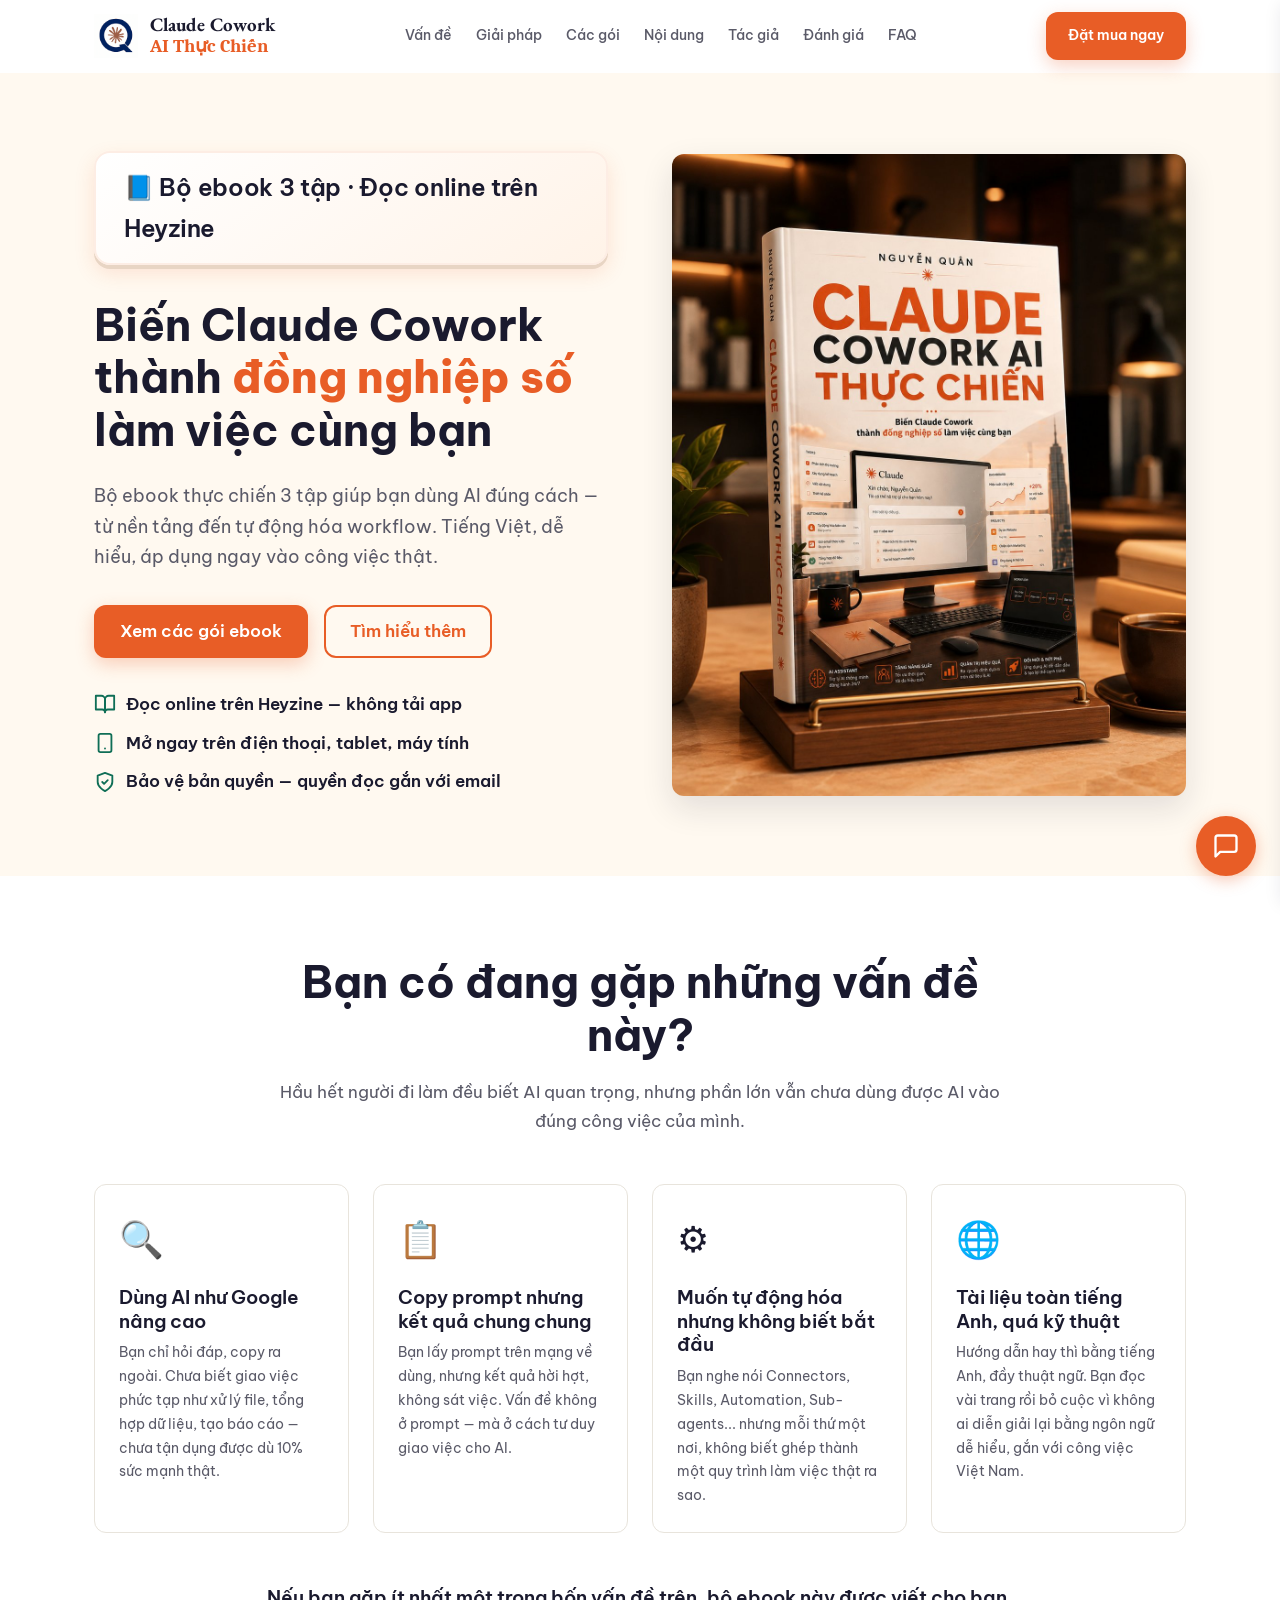
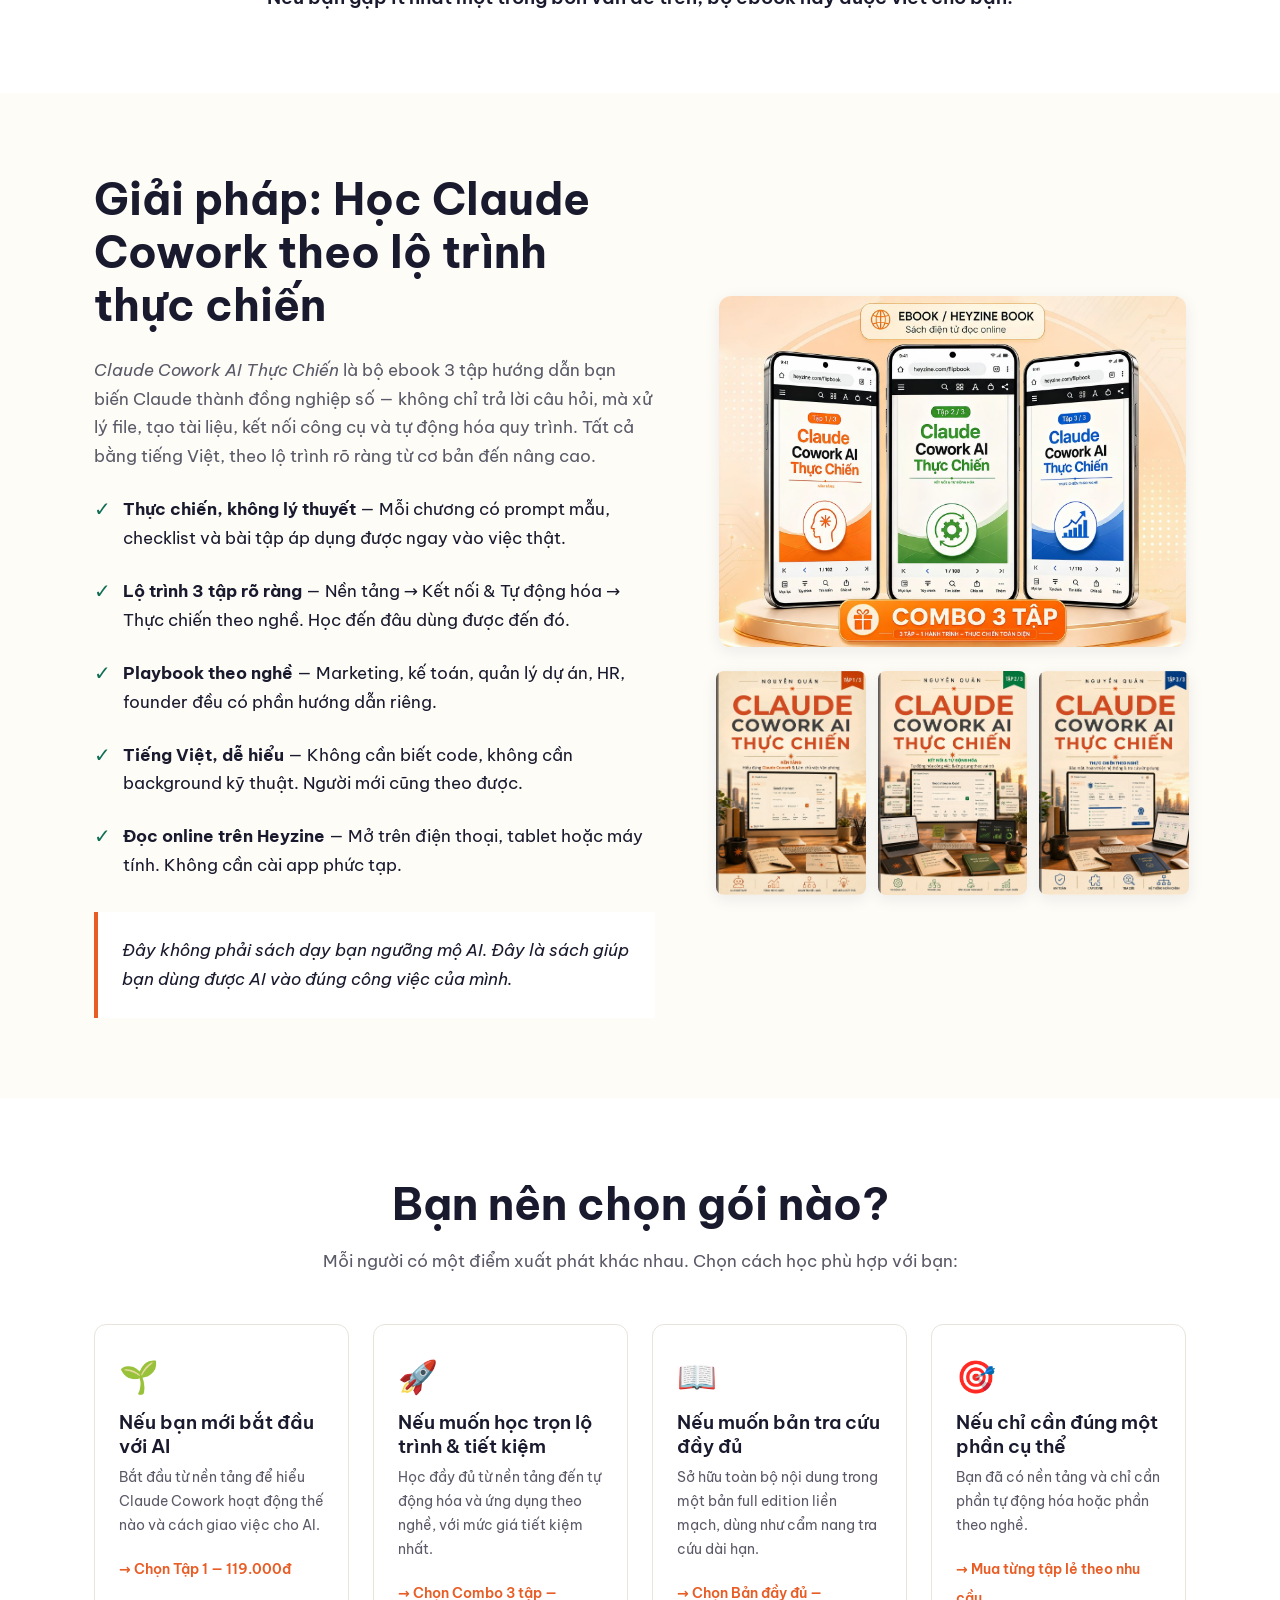
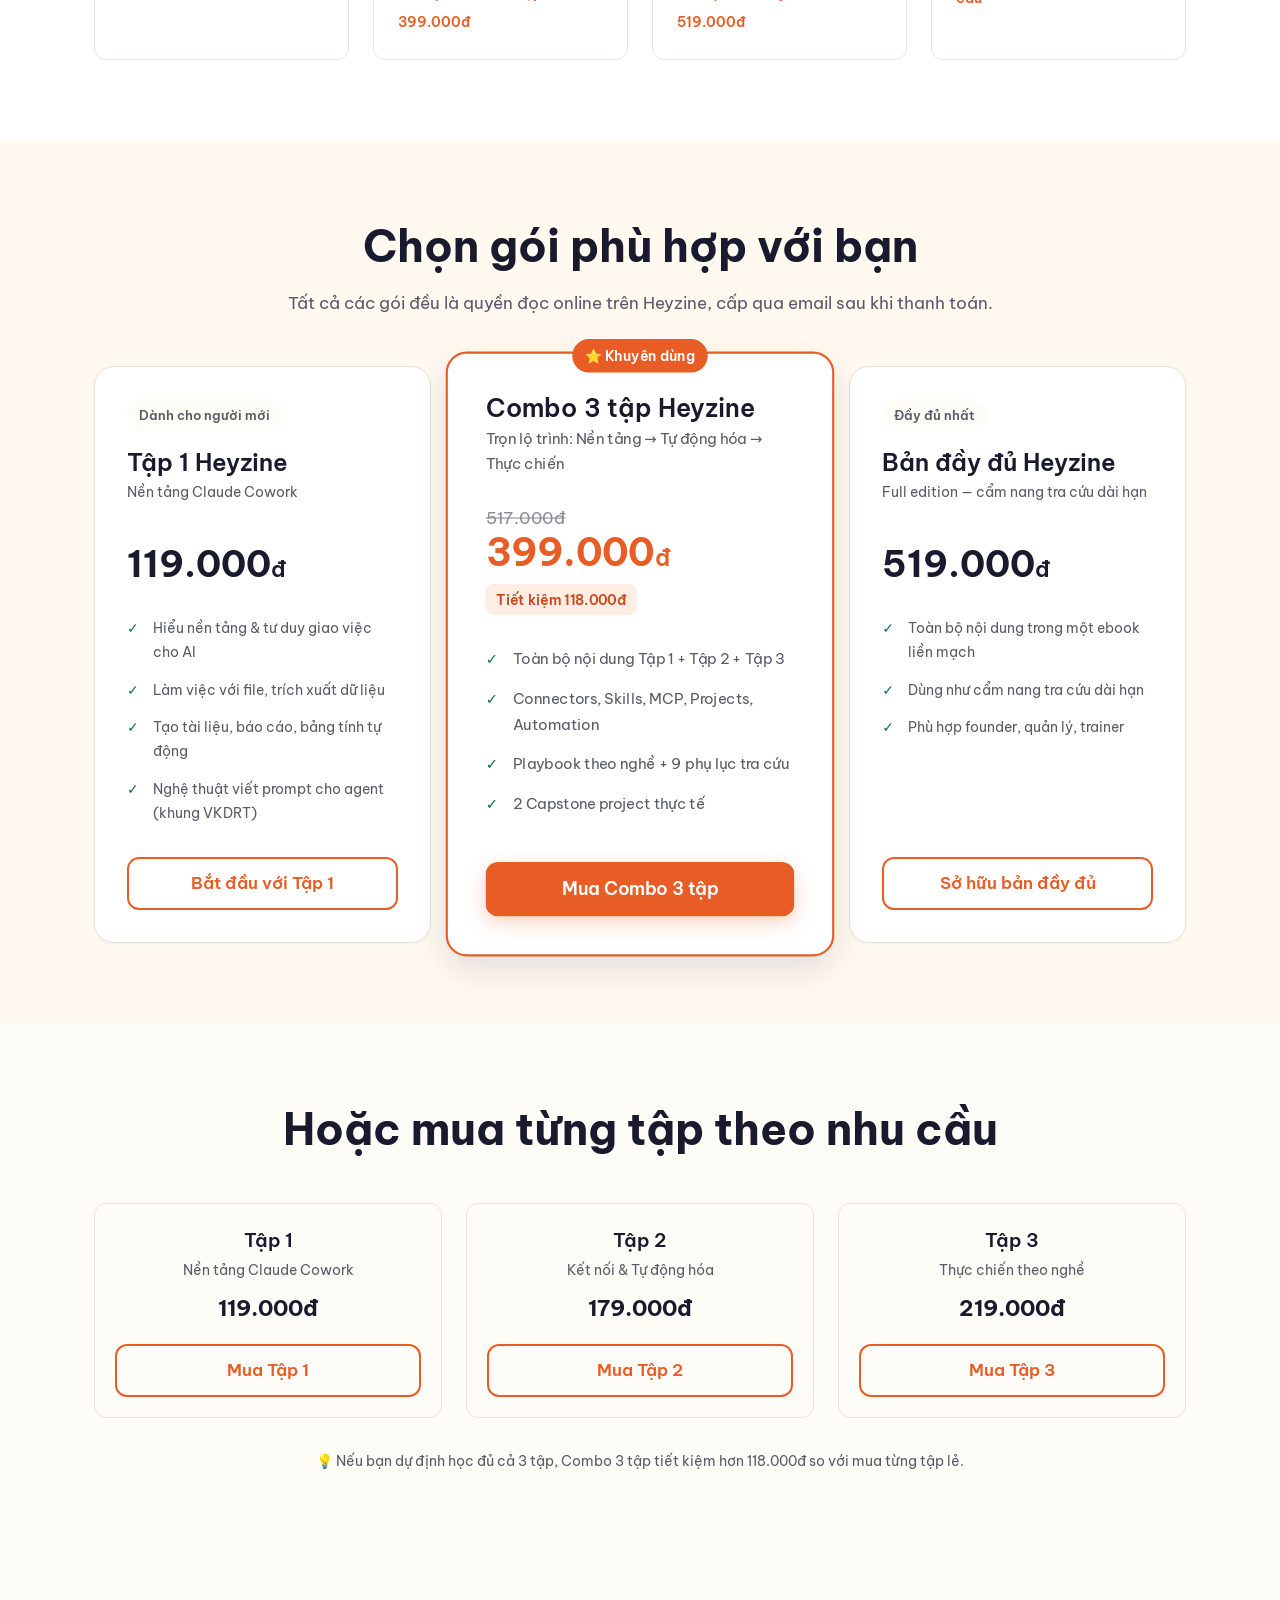
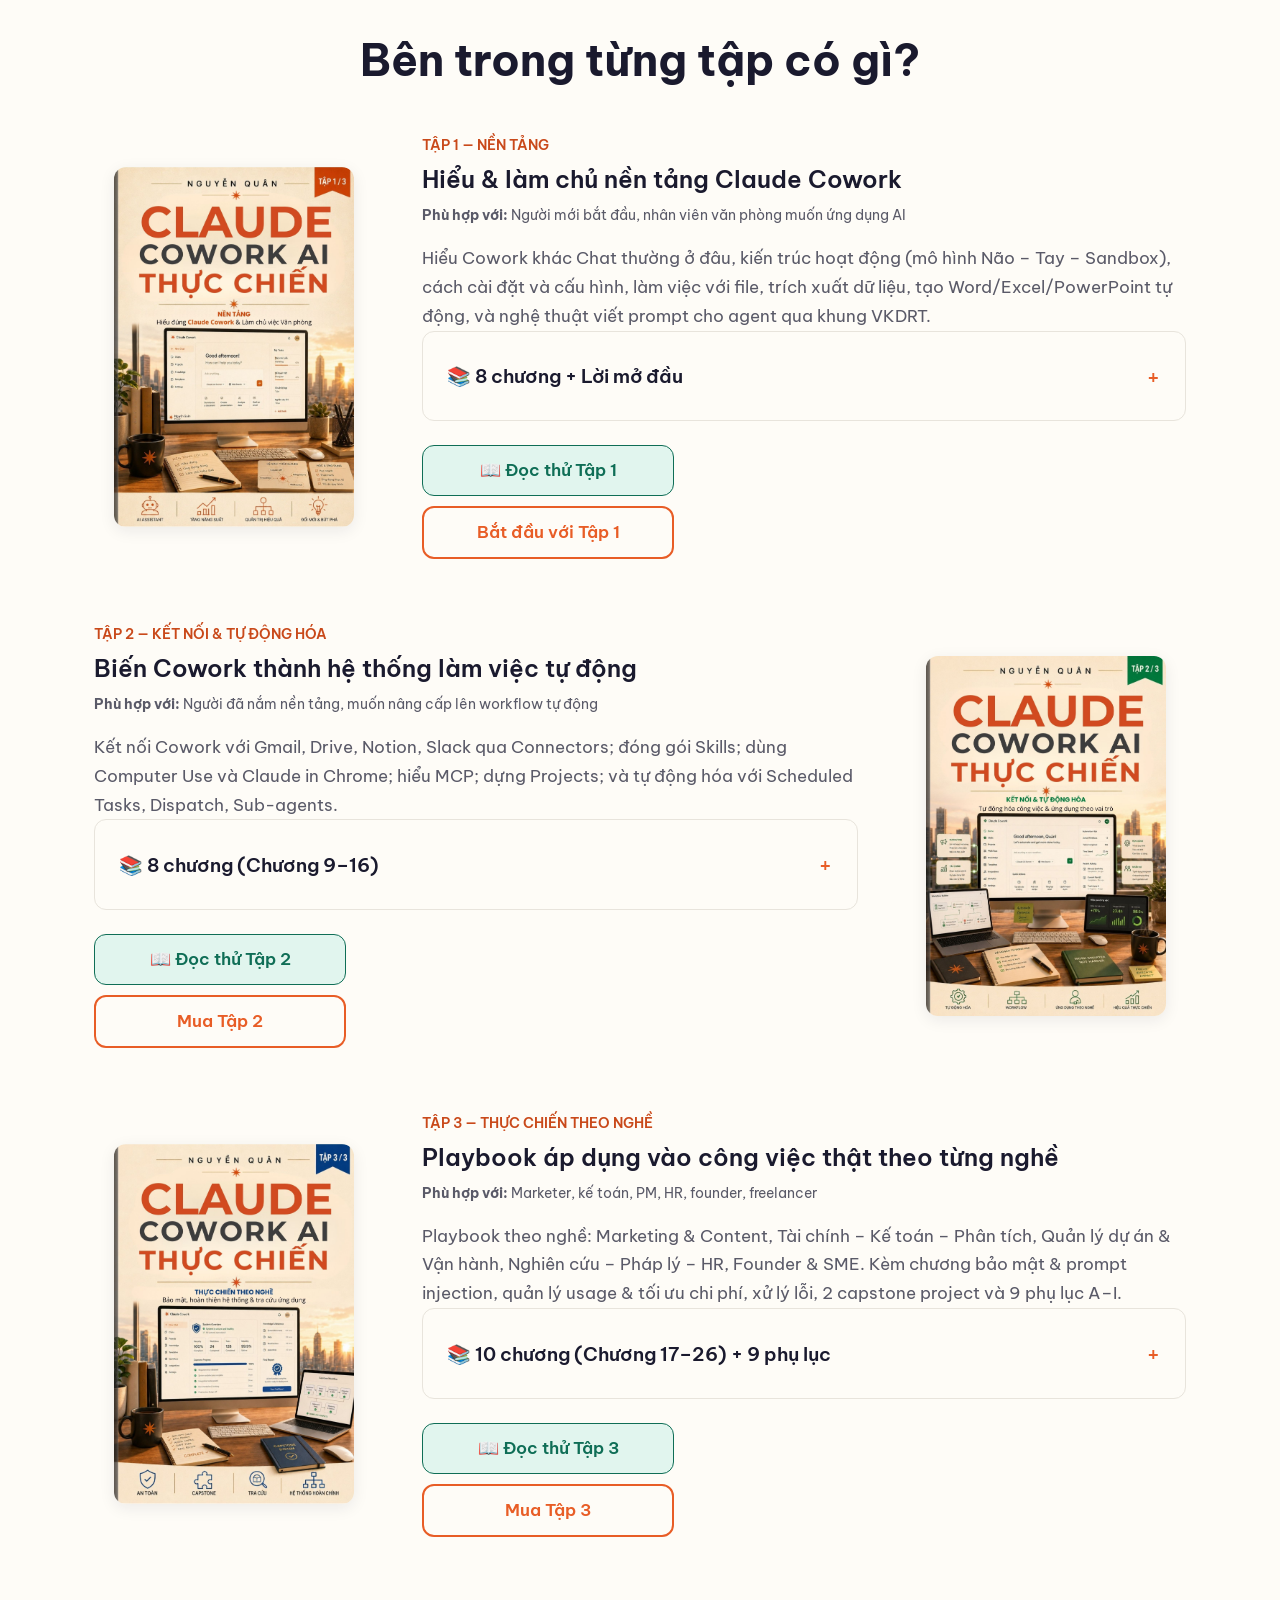
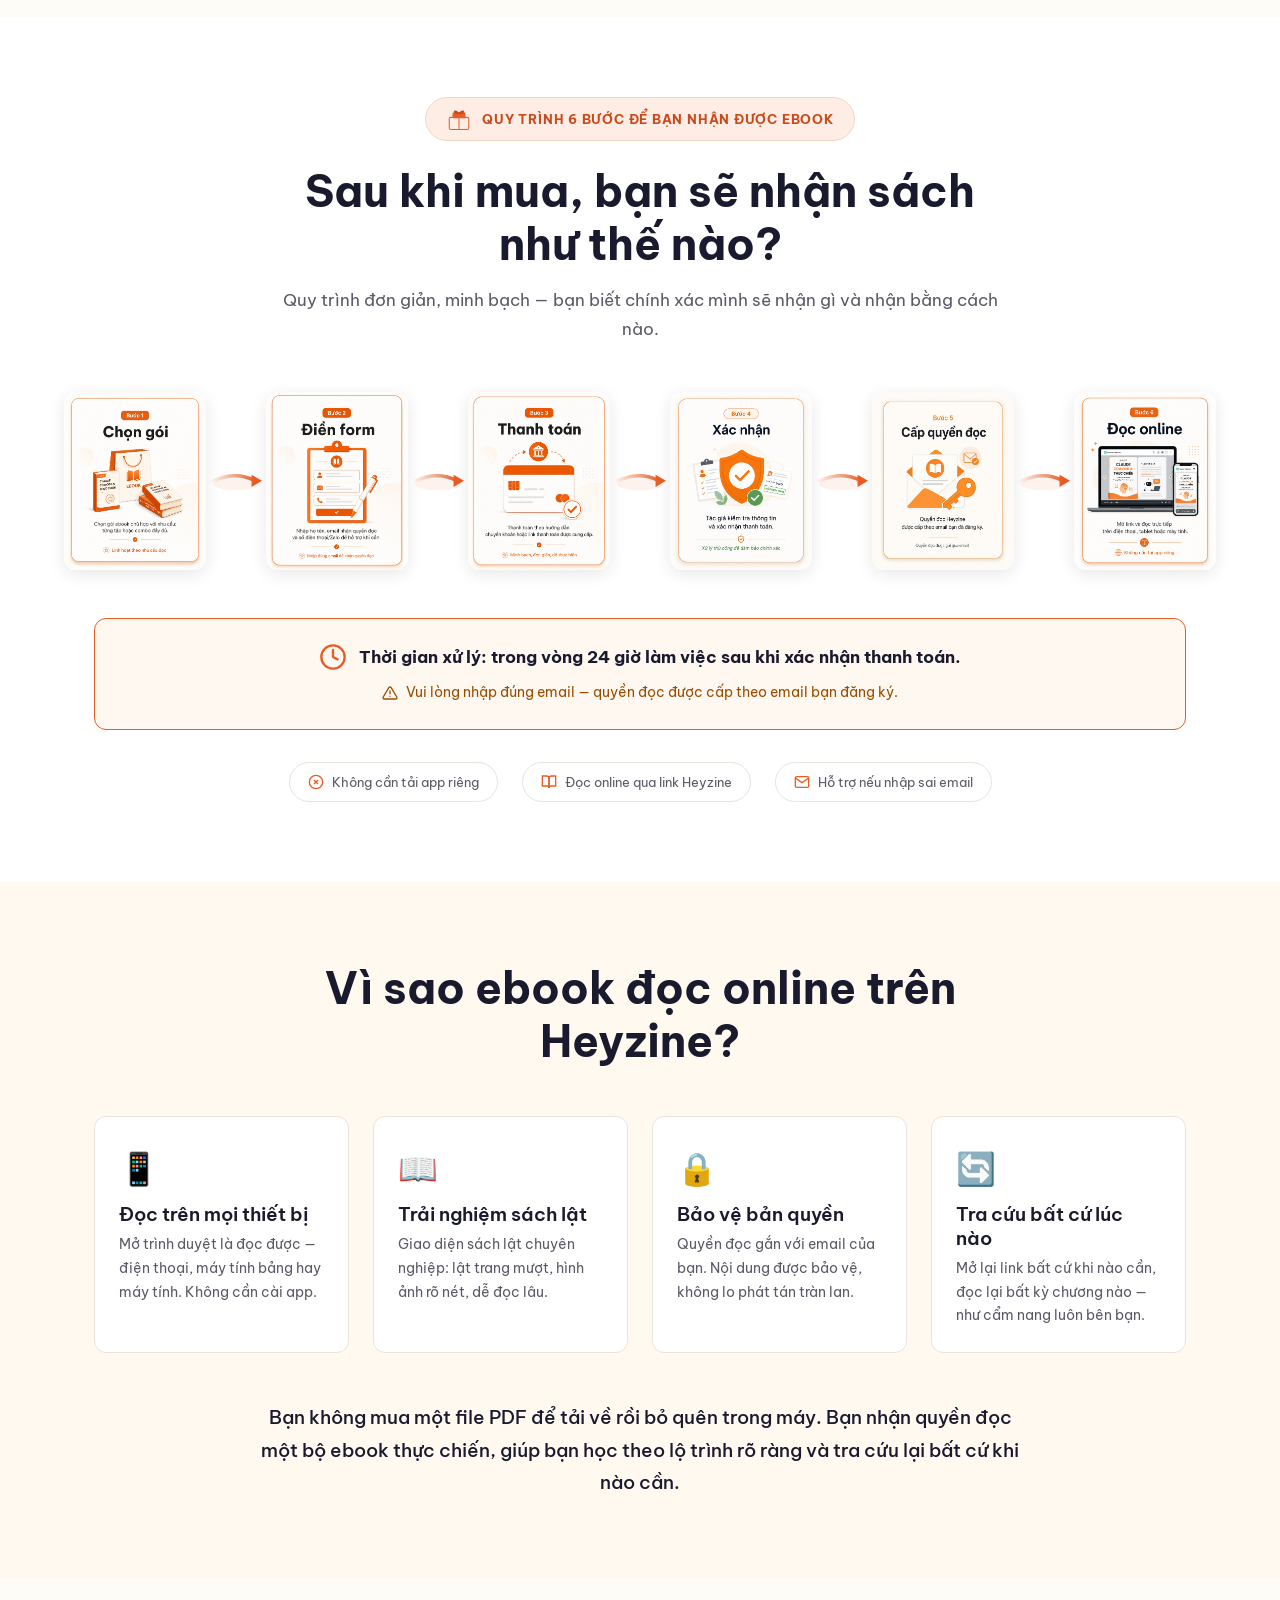
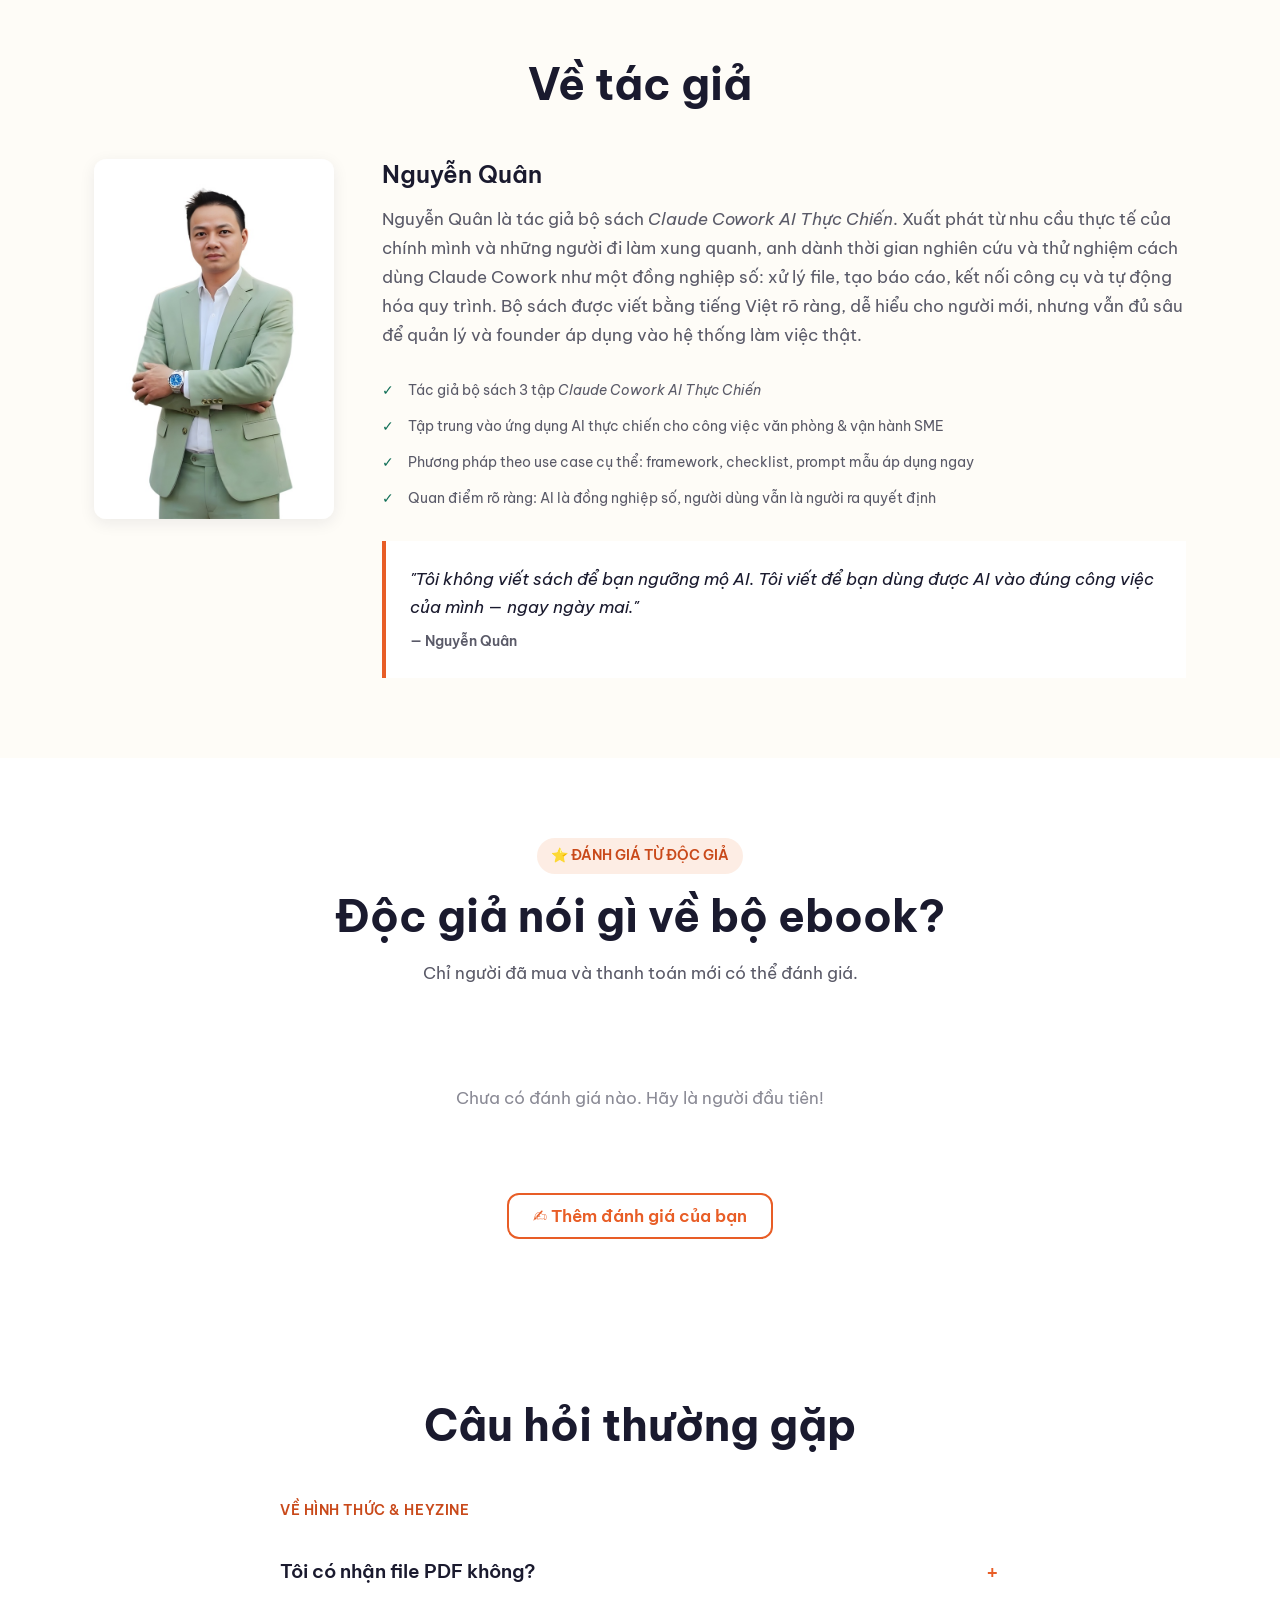
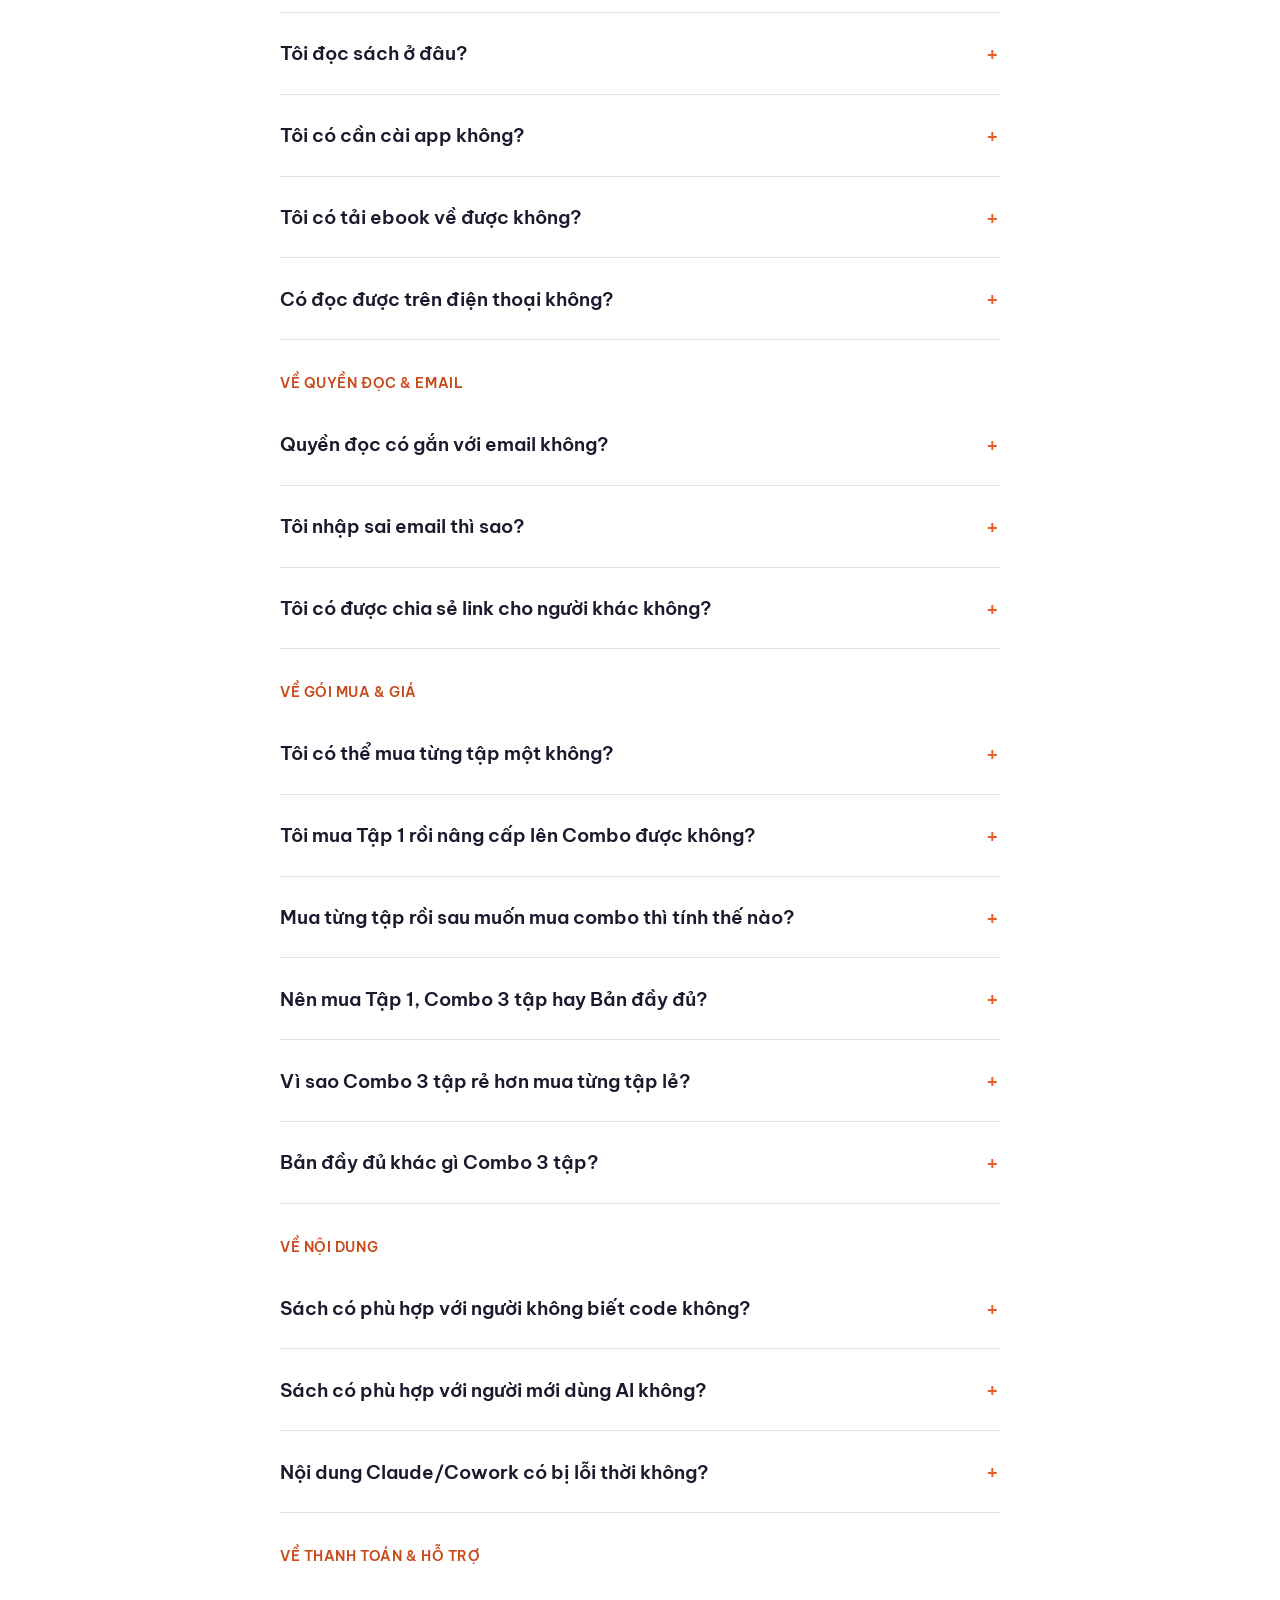
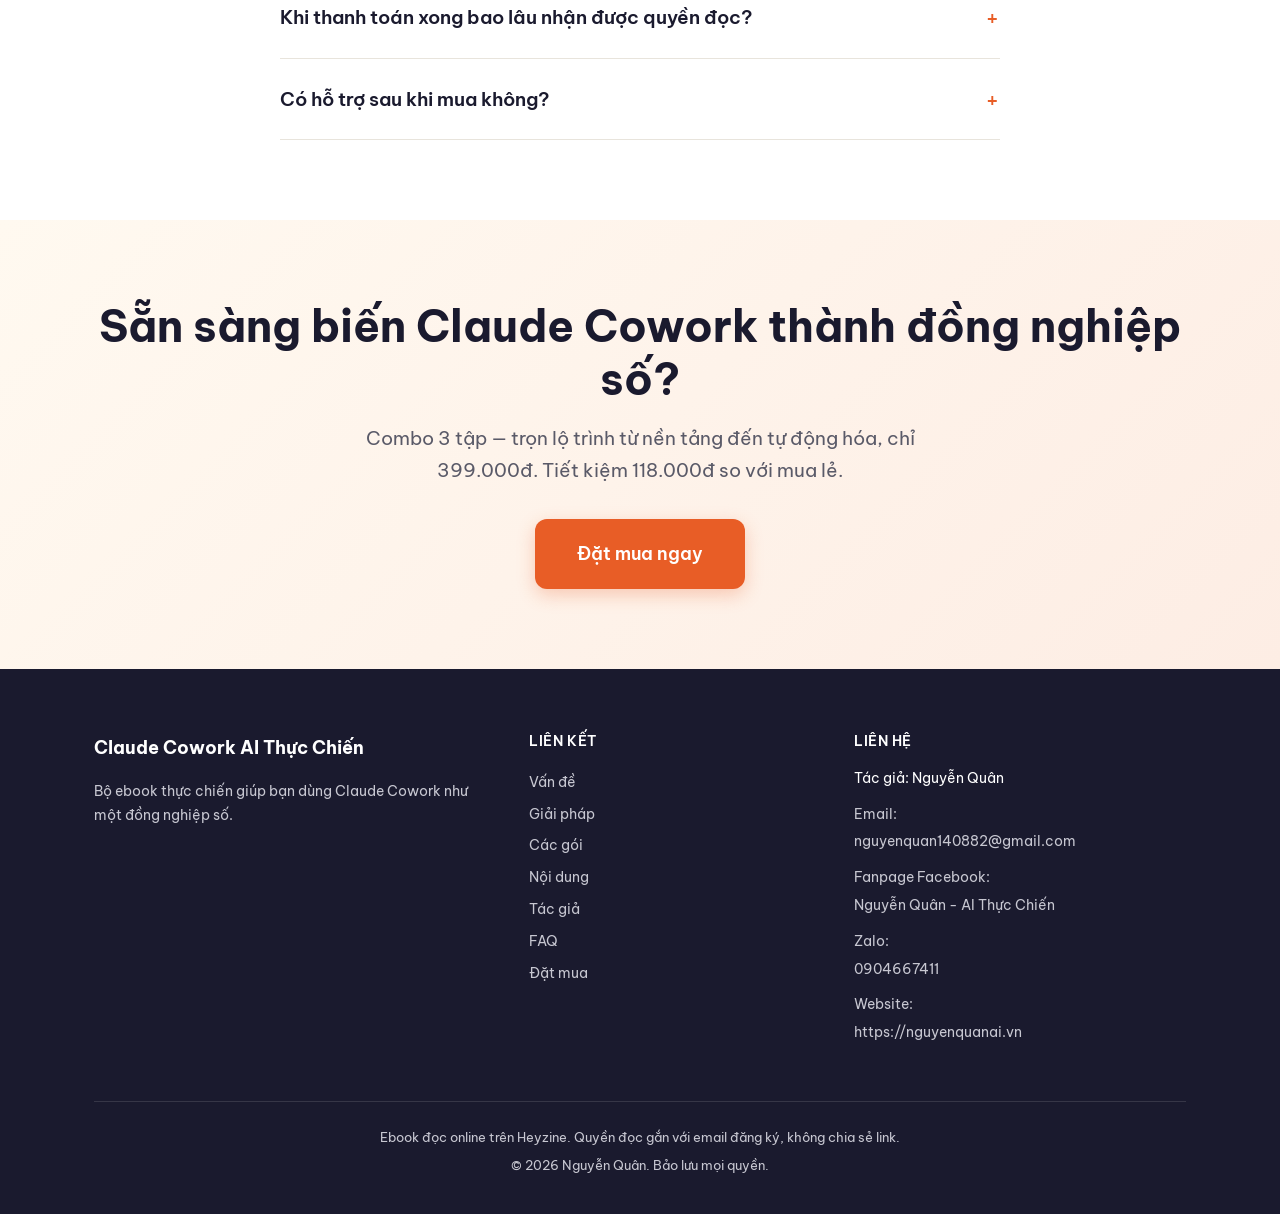
==== index.html @ efbc0d9a "Update Open Graph image URL in index.html" ====
<!DOCTYPE html>
<html lang="vi">
<head>
<meta charset="UTF-8">
<meta name="viewport" content="width=device-width, initial-scale=1.0">

<!-- ===== SEO ===== -->
<title>Claude Cowork AI Thực Chiến — Ebook dùng AI trong công việc | Nguyễn Quân</title>
<meta name="description" content="Bộ ebook 3 tập hướng dẫn biến Claude Cowork thành đồng nghiệp số. Từ nền tảng đến tự động hóa workflow, có playbook theo nghề. Tiếng Việt, dễ hiểu, áp dụng ngay.">
<meta name="keywords" content="Claude Cowork, AI thực chiến, ebook AI tiếng Việt, tự động hóa workflow, Claude AI hướng dẫn">
<meta name="author" content="Nguyễn Quân">

<!-- ===== Open Graph (Facebook / Zalo) ===== -->
<meta property="og:type" content="website">
<meta property="og:title" content="Claude Cowork AI Thực Chiến — Ebook của Nguyễn Quân">
<meta property="og:description" content="Biến Claude Cowork thành đồng nghiệp số. 3 tập thực chiến, playbook theo nghề, tiếng Việt dễ hiểu.">
<meta property="og:image" content="https://nguyenquanai.vn/assets/og-image.jpg">

<!-- ===== Font: Be Vietnam Pro ===== -->
<link rel="icon" href="assets/favicon.ico" type="image/x-icon">
<link rel="preconnect" href="https://fonts.googleapis.com">
<link rel="preconnect" href="https://fonts.gstatic.com" crossorigin>
<link href="https://fonts.googleapis.com/css2?family=Be+Vietnam+Pro:wght@400;500;600;700&family=EB+Garamond:wght@700&family=Caladea:wght@700&display=swap" rel="stylesheet">

<!-- ============================================================
     TRACKING — dán ID thật khi chạy ads (xem hướng dẫn kèm theo)
     ============================================================ -->
<!-- Facebook Pixel: thay FB_PIXEL_ID bằng ID pixel thật rồi bỏ comment
<script>
!function(f,b,e,v,n,t,s){if(f.fbq)return;n=f.fbq=function(){n.callMethod?
n.callMethod.apply(n,arguments):n.queue.push(arguments)};if(!f._fbq)f._fbq=n;
n.push=n;n.loaded=!0;n.version='2.0';n.queue=[];t=b.createElement(e);t.async=!0;
t.src=v;s=b.getElementsByTagName(e)[0];s.parentNode.insertBefore(t,s)}(window,
document,'script','https://connect.facebook.net/en_US/fbevents.js');
fbq('init', 'FB_PIXEL_ID');
fbq('track', 'PageView');
</script>
-->

<!-- Google Analytics 4 -->
<script async src="https://www.googletagmanager.com/gtag/js?id=G-LSDVNKJLVM"></script>
<script>
window.dataLayer = window.dataLayer || [];
function gtag(){dataLayer.push(arguments);}
gtag('js', new Date());
gtag('config', 'G-LSDVNKJLVM');
</script>

<style>
/* ============================================================
   DESIGN TOKENS — từ 05_style_guide.md v1.1
   ============================================================ */
:root {
  /* Color */
  --c-bg: #FFF9F0;
  --c-bg-alt: #FEFCF7;
  --c-surface: #FFFFFF;
  --c-ink: #1A1A2E;
  --c-ink-soft: #5A5A68;
  --c-ink-faint: #8A8A95;
  --c-accent: #E85D26;
  --c-accent-dark: #C9491A;
  --c-accent-soft: #FDEDE4;
  --c-trust: #0F6E56;
  --c-border: #E8E4DC;
  --c-border-strong: #D6D0C4;
  --c-footer-bg: #1A1A2E;
  --c-footer-text: #C7C7D1;
  --c-success: #0F6E56;
  --c-warning: #9A4D00;

  /* Typography */
  --font-heading: 'Be Vietnam Pro', 'Inter', system-ui, sans-serif;
  --font-body: 'Be Vietnam Pro', 'Inter', system-ui, sans-serif;
  --fs-h1: 44px;
  --fs-h2: 44px;
  --fs-h3: 24px;
  --fs-h4: 19px;
  --fs-body: 17px;
  --fs-small: 14px;
  --fs-price: 36px;

  /* Spacing */
  --space-xs: 8px;
  --space-sm: 16px;
  --space-md: 24px;
  --space-lg: 32px;
  --space-xl: 48px;
  --space-2xl: 64px;
  --space-3xl: 80px;

  /* Layout */
  --container-max: 1140px;
  --container-narrow: 768px;
  --container-pad: 24px;
  --section-pad: 80px;
  --grid-gap: 24px;

  /* Radius / shadow / border */
  --radius-sm: 8px;
  --radius-md: 12px;
  --radius-lg: 20px;
  --shadow-sm: 0 1px 3px rgba(26,26,46,0.06);
  --shadow-md: 0 4px 16px rgba(26,26,46,0.08);
  --shadow-lg: 0 12px 32px rgba(26,26,46,0.12);
  --shadow-cta: 0 6px 18px rgba(232,93,38,0.28);
  --shadow-hover: 0 8px 24px rgba(26,26,46,0.10);
  --transition: 200ms ease;
}

@media (max-width: 640px) {
  :root {
    --fs-h1: 32px;
    --fs-h2: 32px;
    --fs-h3: 20px;
    --fs-h4: 18px;
    --fs-body: 16px;
    --fs-price: 32px;
    --container-pad: 16px;
    --section-pad: 48px;
    --grid-gap: 16px;
  }
}

/* ============================================================
   BASE / RESET
   ============================================================ */
* { margin: 0; padding: 0; box-sizing: border-box; }

html { scroll-behavior: smooth; scroll-padding-top: 88px; }

body {
  font-family: var(--font-body);
  font-size: var(--fs-body);
  line-height: 1.7;
  color: var(--c-ink);
  background: var(--c-bg);
  -webkit-font-smoothing: antialiased;
}

h1, h2, h3, h4 { font-family: var(--font-heading); line-height: 1.25; }
h1 { font-size: var(--fs-h1); font-weight: 700; line-height: 1.2; }
.hl-accent { color: var(--c-accent); font-weight: 800; }
h2 { font-size: var(--fs-h2); font-weight: 700; line-height: 1.2; }
h3 { font-size: var(--fs-h3); font-weight: 600; }
h4 { font-size: var(--fs-h4); font-weight: 600; }

p { color: var(--c-ink-soft); }
a { color: inherit; text-decoration: none; }
img { max-width: 100%; display: block; }
ul { list-style: none; }

/* ============================================================
   LAYOUT HELPERS
   ============================================================ */
.container {
  max-width: var(--container-max);
  margin: 0 auto;
  padding-left: var(--container-pad);
  padding-right: var(--container-pad);
}
.container--narrow { max-width: var(--container-narrow); }

.section { padding-top: var(--section-pad); padding-bottom: var(--section-pad); }
.section--bg { background: var(--c-bg); }
.section--surface { background: var(--c-surface); }
.section--alt { background: var(--c-bg-alt); }

.section-head { text-align: center; max-width: 720px; margin: 0 auto var(--space-xl); }
.section-head h2 { margin-bottom: var(--space-sm); }
.section-head p { font-size: var(--fs-body); }

.eyebrow {
  display: inline-block;
  font-size: var(--fs-small);
  font-weight: 600;
  color: var(--c-accent-dark);
  background: var(--c-accent-soft);
  padding: 6px 14px;
  border-radius: 999px;
  margin-bottom: var(--space-sm);
}

/* ============================================================
   BUTTONS
   ============================================================ */
.btn {
  display: inline-flex;
  align-items: center;
  justify-content: center;
  gap: 8px;
  min-height: 44px;
  padding: 10px 24px;
  font-family: var(--font-body);
  font-size: var(--fs-body);
  font-weight: 600;
  border-radius: var(--radius-md);
  border: 2px solid transparent;
  cursor: pointer;
  transition: var(--transition);
  text-align: center;
}
.btn--primary {
  background: var(--c-accent);
  color: #fff;
  box-shadow: var(--shadow-cta);
}
.btn--primary:hover { background: var(--c-accent-dark); }
.btn--outline {
  background: transparent;
  color: var(--c-accent);
  border-color: var(--c-accent);
}
.btn--outline:hover { background: var(--c-accent-soft); color: var(--c-accent-dark); }
.btn--ghost { background: transparent; color: var(--c-ink); border-color: transparent; min-height: auto; padding: 8px 12px; }
.btn--block { width: 100%; }
/* Nhóm nút Đọc thử + Mua trong section "Bên trong từng tập có gì?" */
.vol-cta { display: flex; flex-direction: column; gap: 10px; align-items: stretch; margin-top: var(--space-md); }
.vol-cta .btn { width: 33%; min-width: 190px; }
.btn--tryread {
  background: var(--c-trust-soft, #E1F5EE); color: var(--c-trust, #0F6E56);
  border: 1px solid var(--c-trust, #0F6E56);
  display: inline-flex; align-items: center; gap: 8px;
}
.btn--tryread:hover { background: var(--c-trust, #0F6E56); color: #fff; }
.btn--lg { min-height: 58px; padding: 18px 40px; font-size: 18px; }

/* ============================================================
   HEADER
   ============================================================ */
.header {
  position: sticky; top: 0; z-index: 100;
  background: var(--c-surface);
  border-bottom: 1px solid transparent;
  transition: var(--transition);
}
.header.scrolled { box-shadow: var(--shadow-sm); border-bottom-color: var(--c-border); }
.header__inner {
  display: flex; align-items: center; justify-content: space-between;
  height: 72px;
}
.header__brand { display: flex; align-items: center; gap: 12px; text-decoration: none; }
.header__brand-icon { width: 44px; height: 44px; flex-shrink: 0; display: block; }
.header__brand-text { line-height: 1.15; }
.header__brand-line1 { font-family: 'EB Garamond', serif; font-size: 19px; font-weight: 700; color: var(--c-ink); white-space: nowrap; }
.header__brand-line2 { font-family: 'Caladea', serif; font-size: 19px; font-weight: 700; color: var(--c-accent); white-space: nowrap; }
.header__nav { display: flex; gap: var(--space-md); align-items: center; }
.header__nav a {
  font-size: var(--fs-small); font-weight: 500; color: var(--c-ink-soft);
  transition: var(--transition);
}
.header__nav a:hover { color: var(--c-accent); }
.header__actions { display: flex; align-items: center; gap: var(--space-sm); }
.header__cta { min-height: 44px; padding: 10px 20px; font-size: var(--fs-small); }
.hamburger {
  display: none; background: none; border: none; cursor: pointer;
  font-size: 26px; color: var(--c-ink); line-height: 1; padding: 4px 8px;
}

/* Mobile menu overlay */
.menu-overlay {
  position: fixed; inset: 0; z-index: 99;
  background: rgba(26,26,46,0.45);
  opacity: 0; visibility: hidden; transition: var(--transition);
}
.menu-overlay.open { opacity: 1; visibility: visible; }
.mobile-menu {
  position: fixed; top: 0; right: 0; z-index: 101;
  width: 80%; max-width: 320px; height: 100%;
  background: var(--c-surface); box-shadow: var(--shadow-md);
  transform: translateX(100%); transition: var(--transition);
  padding: var(--space-lg) var(--space-md);
}
.mobile-menu.open { transform: translateX(0); }
.mobile-menu__close { background: none; border: none; font-size: 28px; cursor: pointer; color: var(--c-ink); float: right; }
.mobile-menu a {
  display: block; font-size: var(--fs-h4); font-weight: 500;
  color: var(--c-ink); padding: 16px 0; border-bottom: 1px solid var(--c-border);
}
.mobile-menu a:hover { color: var(--c-accent); }

/* ============================================================
   HERO
   ============================================================ */
.hero { background: var(--c-bg); }
.hero__grid {
  display: grid; grid-template-columns: 1fr 1fr; gap: var(--space-2xl);
  align-items: center;
}
.hero__badge {
  display: inline-block; font-size: 24px; font-weight: 600;
  color: var(--c-ink); background: linear-gradient(145deg, #FFFFFF 0%, #FFF3E8 100%);
  border: 2px solid var(--c-accent-soft); padding: 14px 28px; border-radius: 16px;
  margin-bottom: var(--space-lg);
  box-shadow: 0 4px 0 #E8D5C4, 0 8px 20px rgba(232,93,38,0.15);
  transform: translateY(-2px);
  transition: var(--transition);
  letter-spacing: -0.3px;
}
.hero__badge:hover { transform: translateY(-4px); box-shadow: 0 6px 0 #E8D5C4, 0 12px 28px rgba(232,93,38,0.2); }
.hero h1 { margin-bottom: var(--space-md); }
.hero__sub { font-size: 18px; margin-bottom: var(--space-lg); }
.hero__cta { display: flex; gap: var(--space-sm); flex-wrap: wrap; margin-bottom: var(--space-lg); }
.hero__trust { font-size: 17px; color: var(--c-ink); display: flex; flex-direction: column; gap: 10px; margin-top: var(--space-md); }
.hero__trust span { display: inline-flex; align-items: center; gap: 10px; font-weight: 600; }
.hero__trust .tick { color: var(--c-trust); font-size: 20px; font-weight: 700; }
.hero__img { text-align: center; }
.hero__img img {
  margin: 0 auto; border-radius: var(--radius-md);
  box-shadow: var(--shadow-lg); width: 100%; max-width: 100%;
}

/* ============================================================
   PAIN POINTS (Section 3)
   ============================================================ */
.grid-2 { display: grid; grid-template-columns: 1fr 1fr; gap: var(--grid-gap); }
.grid-3 { display: grid; grid-template-columns: repeat(3, 1fr); gap: var(--grid-gap); }
.grid-4 { display: grid; grid-template-columns: repeat(4, 1fr); gap: var(--grid-gap); }

.pain-card {
  background: var(--c-surface); border: 1px solid var(--c-border);
  border-radius: var(--radius-md); padding: var(--space-md);
  transition: transform var(--transition), box-shadow var(--transition), border-color var(--transition), background var(--transition);
  cursor: default;
}
.pain-card:hover {
  transform: translateY(-6px);
  box-shadow: var(--shadow-lg);
  border-color: var(--c-accent);
  background: var(--c-accent-soft);
}
.pain-card .icon { font-size: 36px; margin-bottom: var(--space-sm); }
.pain-card h4 { margin-bottom: 8px; }
.pain-card p { font-size: var(--fs-small); }
.transition-line { text-align: center; margin-top: var(--space-xl); font-size: var(--fs-h4); font-weight: 600; color: var(--c-ink); }

/* ============================================================
   SOLUTION (Section 4)
   ============================================================ */
.solution__grid { display: grid; grid-template-columns: 1.2fr 1fr; gap: var(--space-2xl); align-items: center; }
.benefit-list li { display: flex; gap: 12px; margin-bottom: var(--space-md); align-items: flex-start; }
.benefit-list .tick { color: var(--c-trust); font-weight: 700; font-size: 20px; flex-shrink: 0; line-height: 1.4; }
.benefit-list strong { color: var(--c-ink); }
.solution__note { margin-top: var(--space-lg); padding: var(--space-md); background: var(--c-surface); border-left: 4px solid var(--c-accent); border-radius: 0; font-style: italic; color: var(--c-ink); }
.solution__img { display: flex; gap: 12px; justify-content: center; }
.solution__img img { width: 32%; border-radius: var(--radius-sm); box-shadow: var(--shadow-md); }

/* ============================================================
   CHOOSE PACKAGE (Section 5)
   ============================================================ */
.choose-card {
  background: var(--c-surface); border: 1px solid var(--c-border);
  border-radius: var(--radius-md); padding: var(--space-md); transition: var(--transition);
}
.choose-card:hover { transform: translateY(-4px); box-shadow: var(--shadow-hover); }
.choose-card .icon { font-size: 32px; margin-bottom: 8px; }
.choose-card h4 { margin-bottom: 8px; }
.choose-card p { font-size: var(--fs-small); margin-bottom: var(--space-sm); }
.choose-card .pick { font-weight: 600; color: var(--c-accent); font-size: var(--fs-small); }

/* ============================================================
   PRICING (Section 6)
   ============================================================ */
.pricing-grid {
  display: grid; grid-template-columns: 1fr 1.1fr 1fr; gap: var(--grid-gap);
  align-items: center;
}
.price-card {
  background: var(--c-surface); border: 1px solid var(--c-border);
  border-radius: var(--radius-lg); padding: var(--space-lg);
  box-shadow: var(--shadow-sm); transition: var(--transition);
  display: flex; flex-direction: column; height: 100%;
}
.price-card:hover { transform: translateY(-4px); box-shadow: var(--shadow-hover); }
.price-card--combo {
  border: 2px solid var(--c-accent); box-shadow: var(--shadow-lg);
  transform: scale(1.05); z-index: 2; position: relative; padding: 36px;
}
.price-card--combo:hover { transform: scale(1.05); box-shadow: var(--shadow-lg); }
.price-badge {
  display: inline-block; align-self: flex-start; font-size: 13px; font-weight: 600;
  color: var(--c-ink-soft); background: var(--c-bg-alt);
  padding: 5px 12px; border-radius: 999px; margin-bottom: var(--space-sm);
}
.price-card--combo .price-badge {
  position: absolute; top: -14px; left: 50%; transform: translateX(-50%);
  background: var(--c-accent); color: #fff; white-space: nowrap;
}
.price-card h3 { margin-bottom: 4px; }
.price-card .subtitle { font-size: var(--fs-small); color: var(--c-ink-soft); margin-bottom: var(--space-md); min-height: 40px; }
.price-old { font-size: 16px; color: var(--c-ink-faint); text-decoration: line-through; }
.price-now { font-size: var(--fs-price); font-weight: 700; line-height: 1.1; }
.price-card--combo .price-now { color: var(--c-accent); }
.price-now .unit { font-size: 0.6em; font-weight: 600; }
.price-save {
  display: inline-block; font-size: 13px; font-weight: 600;
  color: var(--c-accent-dark); background: var(--c-accent-soft);
  padding: 4px 10px; border-radius: var(--radius-sm); margin-top: 8px;
}
.price-card ul { margin: var(--space-md) 0; flex-grow: 1; }
.price-card li { font-size: var(--fs-small); padding: 7px 0 7px 26px; position: relative; color: var(--c-ink-soft); }
.price-card li::before { content: "✓"; position: absolute; left: 0; color: var(--c-trust); font-weight: 700; }

/* ============================================================
   SINGLE VOLUMES (Section 7)
   ============================================================ */
.single-grid { display: grid; grid-template-columns: repeat(3, 1fr); gap: var(--grid-gap); }
.single-item {
  background: var(--c-bg-alt); border: 1px solid var(--c-border);
  border-radius: var(--radius-md); padding: 20px; text-align: center;
}
.single-item .vol { font-weight: 600; font-size: var(--fs-h4); margin-bottom: 2px; }
.single-item .desc { font-size: var(--fs-small); color: var(--c-ink-soft); margin-bottom: 8px; }
.single-item .price { font-size: 22px; font-weight: 700; margin-bottom: var(--space-sm); }
.single-note { text-align: center; margin-top: var(--space-lg); font-size: var(--fs-small); color: var(--c-ink-soft); }

/* ============================================================
   VOLUME DETAILS (Section 8)
   ============================================================ */
.vol-detail { display: grid; grid-template-columns: 280px 1fr; gap: var(--space-xl); align-items: center; margin-bottom: var(--space-2xl); }
.vol-detail:last-child { margin-bottom: 0; }
.vol-detail--rev { grid-template-columns: 1fr 280px; }
.vol-detail--rev .vol-detail__img { order: 2; }
.vol-detail__img img { border-radius: var(--radius-md); box-shadow: var(--shadow-md); margin: 0 auto; }
.vol-detail__body .tag { font-size: var(--fs-small); color: var(--c-accent-dark); font-weight: 600; margin-bottom: 6px; }
.vol-detail__body h3 { margin-bottom: 10px; }
.vol-detail__body .suited { font-size: var(--fs-small); color: var(--c-ink-soft); margin-bottom: var(--space-sm); }
.vol-detail__body .meta { font-size: var(--fs-small); color: var(--c-ink-faint); margin: var(--space-sm) 0; }

/* ============================================================
   PROC IMAGE ROW — 6 ảnh + mũi tên 3D (Section 9)
   ============================================================ */
.proc-eyebrow {
  display: inline-flex; align-items: center; gap: 10px;
  font-size: 13px; font-weight: 700; letter-spacing: 0.06em;
  color: var(--c-accent-dark); background: var(--c-accent-soft);
  border: 1px solid #F2D6C2; padding: 8px 20px; border-radius: 999px;
  margin-bottom: var(--space-md);
}
.proc-img-row {
  display: flex; align-items: center; justify-content: center;
  gap: 0; flex-wrap: nowrap; margin-bottom: var(--space-xl);
}
.proc-img-card {
  flex: 0 0 13%; max-width: 150px;
  transition: transform 300ms ease, box-shadow 300ms ease;
  cursor: pointer;
}
.proc-img-card:hover {
  transform: scale(1.08) translateY(-8px);
  z-index: 2; position: relative;
}
.proc-img-card img {
  width: 100%; border-radius: 12px;
  box-shadow: 0 4px 16px rgba(26,26,46,0.10);
  display: block; transition: none !important;
  /* override global hover — card hover handles it */
}
.proc-img-card:hover img {
  box-shadow: 0 16px 40px rgba(232,93,38,0.20);
  transform: none !important;
}
.proc-arrow3d {
  flex: 0 0 6%; max-width: 60px; padding: 0 4px;
}
.proc-arrow3d svg { width: 100%; height: auto; display: block; }

@media (max-width: 1024px) {
  .proc-img-card { flex: 0 0 14%; }
  .proc-arrow3d { flex: 0 0 4%; }
}
@media (max-width: 640px) {
  .proc-img-row { flex-wrap: wrap; gap: var(--space-sm); justify-content: center; }
  .proc-img-card { flex: 0 0 44%; max-width: 160px; }
  .proc-arrow3d { display: none; }
}


.proc-zigzag {
  display: flex; align-items: center; justify-content: center; gap: 0;
  padding: var(--space-xl) 0;
}
.proc-card {
  flex: 0 0 155px; text-align: center; padding: 28px 16px 20px;
  background: #FFF8F1; border: 1px solid #F2D6C2;
  border-radius: 16px; position: relative;
  transition: var(--transition); cursor: default;
}
.proc-card:hover { transform: translateY(-4px); box-shadow: 0 8px 24px rgba(232,93,38,0.12); }
/* Zigzag: bước lẻ lên, bước chẵn xuống */
.proc-card--up { align-self: flex-start; }
.proc-card--down { align-self: flex-end; margin-top: 60px; }
/* Số bước: nổi góc trên phải */
.proc-badge {
  position: absolute; top: -16px; right: -8px;
  width: 40px; height: 40px; border-radius: 50%;
  display: flex; align-items: center; justify-content: center;
  font-weight: 700; font-size: 18px; color: #fff;
  background: linear-gradient(135deg, #E85D26 0%, #F5934A 100%);
  box-shadow: 0 4px 12px rgba(232,93,38,0.35);
  z-index: 2;
}
/* Icon wrap: vòng tròn nền cam nhạt */
.proc-icon-wrap {
  width: 72px; height: 72px; margin: 0 auto 12px;
  border-radius: 50%; background: #FDEDE4;
  display: flex; align-items: center; justify-content: center;
}
.proc-card h4 { font-size: 15px; font-weight: 700; margin-bottom: 6px; color: var(--c-ink); }
.proc-card p { font-size: 13px; color: var(--c-ink-soft); line-height: 1.5; }
/* Đường nối giữa các card */
.proc-connector {
  width: 24px; height: 2px; background: #F2D6C2;
  flex-shrink: 0; align-self: center;
  position: relative;
}
.proc-connector::before {
  content: ''; position: absolute; right: -3px; top: -3px;
  width: 8px; height: 8px; border-radius: 50%; background: #F2D6C2;
}
/* Highlight box */
.proc-highlight {
  margin-top: var(--space-xl); padding: var(--space-md) var(--space-lg);
  background: #FFF8F1; border: 1.5px solid var(--c-accent);
  border-radius: var(--radius-md); text-align: center;
}
.proc-highlight__main {
  display: flex; align-items: center; justify-content: center; gap: 12px;
  font-size: var(--fs-body); color: var(--c-ink);
}
.proc-highlight__warn {
  display: flex; align-items: center; justify-content: center; gap: 8px;
  margin-top: 10px; font-size: var(--fs-small); color: var(--c-warning);
}
/* Microcopy pills */
.proc-micro {
  display: flex; justify-content: center; gap: var(--space-md); margin-top: var(--space-lg);
  flex-wrap: wrap;
}
.proc-micro span {
  display: inline-flex; align-items: center; gap: 8px;
  font-size: 13px; color: var(--c-ink-soft); padding: 8px 18px;
  background: var(--c-surface); border-radius: 999px; border: 1px solid var(--c-border);
  transition: var(--transition);
}
.proc-micro span:hover { border-color: var(--c-accent); color: var(--c-accent); }

/* ============================================================
   HEYZINE BENEFITS (Section 10)
   ============================================================ */
.heyzine-card { background: var(--c-surface); border: 1px solid var(--c-border); border-radius: var(--radius-md); padding: var(--space-md); }
.heyzine-card .icon { font-size: 32px; margin-bottom: 8px; }
.heyzine-card h4 { margin-bottom: 6px; }
.heyzine-card p { font-size: var(--fs-small); }
.heyzine-msg { text-align: center; max-width: 760px; margin: var(--space-xl) auto 0; font-size: var(--fs-h4); font-weight: 500; color: var(--c-ink); }

/* ============================================================
   TOC / CONTENT (Section 11)
   ============================================================ */
.toc-group { position: relative; margin-bottom: var(--space-md); border: 1px solid var(--c-border); border-radius: var(--radius-md); background: transparent; }
.toc-group > summary {
  padding: var(--space-md); font-weight: 600; font-size: var(--fs-h4);
  cursor: pointer; list-style: none; display: flex; justify-content: space-between; align-items: center;
}
.toc-group > summary::-webkit-details-marker { display: none; }
.toc-group > summary::after { content: "+"; color: var(--c-accent); font-size: 24px; font-weight: 400; }
.toc-group[open] > summary::after { content: "−"; }
/* Danh sách chương nổi thành lớp riêng, KHÔNG đẩy giãn layout xung quanh (tránh ảnh bìa bị canh giữa lại) */
.toc-group ul {
  position: absolute; top: 100%; left: 0; right: 0; z-index: 5;
  margin: -1px 0 0; padding: var(--space-sm) var(--space-md) var(--space-md);
  background: var(--c-bg-alt); border: 1px solid var(--c-border); border-top: none;
  border-radius: 0 0 var(--radius-md) var(--radius-md);
  box-shadow: var(--shadow-md); max-height: 320px; overflow-y: auto;
}
.toc-group li { font-size: var(--fs-small); color: var(--c-ink-soft); padding: 6px 0 6px 20px; position: relative; }
.toc-group li::before { content: "›"; position: absolute; left: 0; color: var(--c-accent); font-weight: 700; }

/* ============================================================
   AUTHOR (Section 12)
   ============================================================ */
.author-grid { display: grid; grid-template-columns: 240px 1fr; gap: var(--space-xl); align-items: start; }
.author-grid img { border-radius: var(--radius-md); box-shadow: var(--shadow-md); width: 240px; }
.author-grid h3 { margin-bottom: var(--space-sm); }
.author-bullets { margin: var(--space-md) 0; }
.author-bullets li { font-size: var(--fs-small); padding: 6px 0 6px 26px; position: relative; color: var(--c-ink-soft); }
.author-bullets li::before { content: "✓"; position: absolute; left: 0; color: var(--c-trust); font-weight: 700; }
.author-quote { margin-top: var(--space-md); padding: var(--space-md); background: var(--c-surface); border-left: 4px solid var(--c-accent); font-style: italic; color: var(--c-ink); }
.author-quote cite { display: block; margin-top: 8px; font-style: normal; font-weight: 600; color: var(--c-ink-soft); font-size: var(--fs-small); }

/* ============================================================
   FAQ (Section 13)
   ============================================================ */
.faq-item { border-bottom: 1px solid var(--c-border); }
.faq-item summary {
  padding: 20px 0; font-weight: 600; font-size: var(--fs-h4); cursor: pointer;
  list-style: none; display: flex; justify-content: space-between; align-items: center; gap: var(--space-md);
}
.faq-item summary::-webkit-details-marker { display: none; }
.faq-item summary::after { content: "+"; color: var(--c-accent); font-size: 24px; font-weight: 400; flex-shrink: 0; }
.faq-item[open] summary::after { content: "−"; }
.faq-item p { padding-bottom: 20px; font-size: var(--fs-body); }
.faq-subhead { font-size: var(--fs-small); font-weight: 600; color: var(--c-accent-dark); text-transform: uppercase; letter-spacing: 0.04em; margin: var(--space-lg) 0 8px; }

/* ============================================================
   REVIEWS / ĐÁNH GIÁ
   ============================================================ */
.rv-summary { display: flex; align-items: center; justify-content: center; gap: var(--space-md); margin-bottom: var(--space-lg); }
.rv-avg { display: flex; align-items: baseline; gap: 8px; }
.rv-avg__num { font-size: 48px; font-weight: 700; color: var(--c-ink); line-height: 1; }
.rv-avg__stars { font-size: 28px; color: var(--c-accent); letter-spacing: 2px; }
.rv-avg__count { font-size: var(--fs-small); color: var(--c-ink-soft); }
.rv-grid { display: grid; grid-template-columns: repeat(3,1fr); gap: var(--grid-gap); }
.rv-card { background: #FFF8F1; border: 1px solid #F2D6C2; border-radius: 16px; padding: var(--space-md); transition: var(--transition); }
.rv-card:hover { transform: translateY(-3px); box-shadow: 0 8px 20px rgba(232,93,38,0.1); }
.rv-card__stars { color: var(--c-accent); font-size: 18px; letter-spacing: 2px; margin-bottom: 8px; }
.rv-card__content { font-size: var(--fs-small); color: var(--c-ink); line-height: 1.6; margin-bottom: 12px; min-height: 48px; }
.rv-card__footer { display: flex; justify-content: space-between; align-items: center; font-size: 13px; color: var(--c-ink-soft); }
.rv-card__name { font-weight: 600; color: var(--c-ink); }
.rv-card__pkg { font-size: 12px; color: var(--c-ink-faint); background: var(--c-bg-alt); padding: 3px 8px; border-radius: 4px; }
.rv-empty { grid-column: 1/-1; text-align: center; color: var(--c-ink-faint); padding: var(--space-xl) 0; font-size: var(--fs-body); }
/* Modal */
.rv-overlay { position: fixed; inset: 0; z-index: 200; background: rgba(26,26,46,0.5); display: none; align-items: center; justify-content: center; padding: var(--space-md); }
.rv-overlay.open { display: flex; }
.rv-modal { background: var(--c-surface); border-radius: var(--radius-lg); padding: var(--space-xl); max-width: 480px; width: 100%; position: relative; box-shadow: var(--shadow-lg); max-height: 90vh; overflow-y: auto; }
.rv-modal__close { position: absolute; top: 16px; right: 16px; background: none; border: none; font-size: 28px; cursor: pointer; color: var(--c-ink-soft); line-height: 1; }
.rv-modal h3 { font-size: var(--fs-h3); margin-bottom: 4px; }
/* Star input */
.rv-star-input { display: flex; gap: 6px; margin-bottom: var(--space-sm); cursor: pointer; }
.rv-star-input span { font-size: 32px; color: var(--c-border); transition: var(--transition); user-select: none; }
.rv-star-input span.active { color: var(--c-accent); }
.rv-star-input span:hover { transform: scale(1.15); }

/* ============================================================
   ORDER FORM (Section 14)
   ============================================================ */
.form-section { background: var(--c-accent-soft); }
.order-form { background: var(--c-surface); border-radius: var(--radius-lg); padding: var(--space-xl); box-shadow: var(--shadow-md); }
.form-row { margin-bottom: var(--space-md); }
.form-row label { display: block; font-weight: 600; font-size: var(--fs-small); margin-bottom: 8px; }

/* ============================================================
   ORDER MODAL — hộp thoại đặt mua 3 bước (thay cho cuộn xuống form)
   ============================================================ */
.om-overlay {
  position: fixed; inset: 0; z-index: 250;
  background: rgba(26,26,46,0.6); display: none;
  align-items: center; justify-content: center;
  padding: var(--space-md); overflow-y: auto;
}
.om-overlay.open { display: flex; }
.om-modal {
  background: var(--c-surface); border-radius: var(--radius-lg);
  padding: var(--space-xl); max-width: 560px; width: 100%;
  position: relative; box-shadow: var(--shadow-lg);
  max-height: 92vh; overflow-y: auto; margin: auto;
}
.om-close {
  position: absolute; top: 14px; right: 14px; background: none; border: none;
  font-size: 28px; cursor: pointer; color: var(--c-ink-soft); line-height: 1; z-index: 2;
}
.om-close:hover { color: var(--c-ink); }
.om-step { display: none; }
.om-step.active { display: block; }
/* Bên trong modal, form không cần tự làm thẻ card riêng nữa (modal đã là card) */
.om-modal .order-form { background: none; padding: 0; box-shadow: none; }
.om-modal .section-head { margin-bottom: var(--space-md); }
/* Step 2 — màn hình xác nhận */
.om-review-row { display: flex; justify-content: space-between; gap: 12px; padding: 10px 0; border-bottom: 1px solid var(--c-border); font-size: var(--fs-small); }
.om-review-row:last-child { border-bottom: none; }
.om-review-label { color: var(--c-ink-soft); flex-shrink: 0; }
.om-review-value { font-weight: 600; color: var(--c-ink); text-align: right; word-break: break-word; }
.om-review-actions { display: flex; gap: 12px; margin-top: var(--space-lg); }
.om-review-actions .btn { flex: 1; }
/* Step 3 — payment box gọn lại trong modal, bỏ khung ngoài trùng lặp */
.om-modal .form-success { display: block; margin-top: 0; }
.om-modal .payment-box { border: none; }
.pkg-options { display: grid; gap: 10px; }
.pkg-option {
  display: flex; align-items: center; gap: 12px;
  border: 1px solid var(--c-border-strong); border-radius: var(--radius-sm);
  padding: 14px 16px; cursor: pointer; transition: var(--transition);
}
.pkg-option:hover { border-color: var(--c-accent); }
.pkg-option input { accent-color: var(--c-accent); width: 18px; height: 18px; flex-shrink: 0; margin-right: 8px; }
.pkg-option.selected { border-color: var(--c-accent); background: var(--c-accent-soft); }
.pkg-option .pkg-name { font-weight: 500; flex: 1; }
.pkg-option .pkg-price { margin-left: auto; font-weight: 600; white-space: nowrap; padding-left: 16px; }
.order-form input[type="text"],
.order-form input[type="email"],
.order-form input[type="tel"],
.order-form textarea {
  width: 100%; min-height: 48px; padding: 14px 16px;
  border: 1px solid var(--c-border-strong); border-radius: var(--radius-sm);
  font-family: var(--font-body); font-size: var(--fs-body); color: var(--c-ink);
  transition: var(--transition); background: var(--c-surface);
}
.order-form textarea { min-height: 90px; resize: vertical; }
.order-form input:focus,
.order-form textarea:focus { outline: none; border-color: var(--c-accent); box-shadow: 0 0 0 3px rgba(232,93,38,0.15); }
.field-warn { font-size: var(--fs-small); color: var(--c-warning); margin-top: 6px; display: flex; align-items: center; gap: 6px; }
.form-note { font-size: var(--fs-small); color: var(--c-ink-soft); margin-top: var(--space-sm); text-align: center; }
.form-success { display: none; margin-top: var(--space-md); }
.payment-box { background: var(--c-surface); border: 2px solid var(--c-trust); border-radius: var(--radius-lg); overflow: hidden; }
.payment-header { display: flex; align-items: center; gap: 12px; padding: var(--space-md); background: #E1F5EE; }
.payment-check { width: 40px; height: 40px; border-radius: 50%; background: var(--c-trust); color: #fff; display: flex; align-items: center; justify-content: center; font-size: 20px; flex-shrink: 0; }
.payment-header strong { font-size: var(--fs-h4); color: var(--c-ink); }
.payment-body { display: grid; grid-template-columns: auto 1fr; gap: var(--space-md); padding: var(--space-md); align-items: start; }
.payment-qr { text-align: center; }
.payment-qr img { border-radius: var(--radius-sm); border: 1px solid var(--c-border); }
.payment-info { display: flex; flex-direction: column; gap: 8px; }
.payment-row--full { grid-column: 1 / -1; flex-wrap: wrap; row-gap: 4px; }
.payment-row--full .payment-content { text-align: right; word-break: break-word; }
.payment-row { display: flex; justify-content: space-between; align-items: center; padding: 8px 12px; background: var(--c-bg-alt); border-radius: var(--radius-sm); }
.payment-label { font-size: var(--fs-small); color: var(--c-ink-soft); }
.payment-value { font-size: var(--fs-small); color: var(--c-ink); font-weight: 500; }
.payment-amount { font-size: 18px; font-weight: 700; color: var(--c-accent); }
.payment-content { font-family: monospace; font-size: 13px; }
.payment-notes { padding: var(--space-md); border-top: 1px solid var(--c-border); }
.payment-notes p { font-size: var(--fs-small); color: var(--c-ink-soft); margin-bottom: 8px; }
.payment-notes code { background: var(--c-bg-alt); padding: 4px 8px; border-radius: 4px; font-size: 13px; font-weight: 600; color: var(--c-ink); }
.copy-btn { background: var(--c-accent-soft); color: var(--c-accent-dark); border: none; font-size: 12px; font-weight: 600; padding: 4px 10px; border-radius: 4px; cursor: pointer; margin-left: 6px; }
.copy-btn:hover { background: var(--c-accent); color: #fff; }
@media (max-width: 640px) {
  .payment-body { grid-template-columns: 1fr; }
  .payment-qr img { max-width: 200px; }
}

/* ============================================================
   FINAL CTA (Section 15)
   ============================================================ */
.final-cta {
  background: linear-gradient(135deg, #FFF9F0 0%, #FDEDE4 100%);
  text-align: center;
}
.final-cta h2 { margin-bottom: var(--space-sm); }
.final-cta p { font-size: var(--fs-h4); margin-bottom: var(--space-lg); max-width: 640px; margin-left: auto; margin-right: auto; }

/* ============================================================
   FOOTER (Section 16)
   ============================================================ */
.footer { background: var(--c-footer-bg); color: var(--c-footer-text); padding: var(--space-2xl) 0 var(--space-lg); }
.footer__grid { display: grid; grid-template-columns: 1.4fr 1fr 1.2fr; gap: var(--space-xl); margin-bottom: var(--space-xl); }
.footer__brand { font-weight: 700; font-size: 18px; color: #fff; margin-bottom: var(--space-sm); }
.footer p { color: var(--c-footer-text); font-size: var(--fs-small); }
.footer h4 { color: #fff; font-size: var(--fs-small); text-transform: uppercase; letter-spacing: 0.04em; margin-bottom: var(--space-sm); }
.footer__links a, .footer__contact a { display: block; color: var(--c-footer-text); font-size: var(--fs-small); padding: 4px 0; transition: var(--transition); }
.footer__links a:hover, .footer__contact a:hover { color: var(--c-accent); }
.footer__contact-line { color: var(--c-footer-text); font-size: var(--fs-small); padding: 4px 0; margin: 0; }
.footer__contact-link { display: inline; color: var(--c-footer-text); padding: 0; text-decoration: none; }
.footer__contact-link:hover { color: var(--c-accent); }
.footer__bottom { border-top: 1px solid rgba(255,255,255,0.12); padding-top: var(--space-md); text-align: center; }
.footer__bottom p { font-size: 13px; margin-bottom: 6px; }

/* ============================================================
   IMAGE HOVER EFFECT — zoom + lift toàn trang
   ============================================================ */
img {
  transition: transform 300ms ease, box-shadow 300ms ease;
  cursor: zoom-in;
}
img:hover {
  transform: scale(1.04) translateY(-6px);
  box-shadow: 0 16px 40px rgba(26,26,46,0.16);
}
/* Ảnh nhỏ (bìa tập, author) zoom nhẹ hơn */
.vol-detail__img img:hover,
.author-grid img:hover,
.solution__img img:hover {
  transform: scale(1.06) translateY(-8px);
  box-shadow: 0 20px 48px rgba(26,26,46,0.18);
}
/* Hero image nổi bật hơn */
.hero__img img:hover {
  transform: scale(1.03) translateY(-10px);
  box-shadow: 0 24px 56px rgba(26,26,46,0.20);
}

/* ============================================================
   PROMO — thanh khuyến mãi + badge + giá gạch động
   ============================================================ */
.promo-bar {
  background: linear-gradient(135deg, #E85D26 0%, #C9491A 100%);
  color: #fff; text-align: center; position: sticky; top: 0; z-index: 60;
  box-shadow: 0 2px 12px rgba(232,93,38,0.3);
}
.promo-bar__inner {
  max-width: var(--container-max); margin: 0 auto; padding: 10px var(--container-pad);
  display: flex; align-items: center; justify-content: center; gap: 16px; flex-wrap: wrap;
  font-size: 15px; font-weight: 600;
}
.promo-bar__countdown {
  background: rgba(255,255,255,0.2); padding: 4px 12px; border-radius: 999px;
  font-variant-numeric: tabular-nums; letter-spacing: 0.5px; white-space: nowrap;
}
.promo-bar__cta { color: #fff; text-decoration: underline; font-weight: 700; white-space: nowrap; }
.promo-bar__cta:hover { opacity: 0.85; }
/* Badge % giảm trên card chính */
.promo-badge {
  position: absolute; top: 12px; left: 12px;
  background: #C9491A; color: #fff; font-size: 13px; font-weight: 700;
  padding: 5px 12px; border-radius: 999px; z-index: 3;
  box-shadow: 0 2px 8px rgba(201,73,26,0.4);
}
.price-card { position: relative; }
/* Giá gạch động (khi có KM) — card chính */
.price-old-dyn {
  font-size: 18px; color: var(--c-ink-faint); text-decoration: line-through;
  display: block; margin-bottom: 2px;
}
/* Mini card giá gạch (mua từng tập) */
.mini-old { color: var(--c-ink-faint); text-decoration: line-through; font-size: 0.85em; margin-right: 6px; }
.mini-now { font-weight: 700; }
@media (max-width: 640px) {
  .promo-bar__inner { gap: 8px; font-size: 13px; padding: 8px 12px; }
  .promo-bar__cta { flex-basis: 100%; }
}

/* ============================================================
   LIGHTBOX — full màn hình khi click ảnh
   ============================================================ */
.lightbox {
  position: fixed; inset: 0; z-index: 999;
  background: rgba(0,0,0,0.92);
  display: flex; align-items: center; justify-content: center;
  opacity: 0; visibility: hidden;
  transition: opacity 250ms ease, visibility 250ms ease;
  padding: 24px; cursor: zoom-out;
}
.lightbox.open { opacity: 1; visibility: visible; }
.lightbox__img {
  max-width: 92vw; max-height: 92vh;
  object-fit: contain; border-radius: var(--radius-md);
  box-shadow: 0 32px 80px rgba(0,0,0,0.6);
  transform: scale(0.9); transition: transform 300ms ease;
  cursor: zoom-out;
}
.lightbox.open .lightbox__img { transform: scale(1); }
.lightbox__close {
  position: fixed; top: 20px; right: 24px;
  background: rgba(255,255,255,0.12); border: 1px solid rgba(255,255,255,0.25);
  color: #fff; font-size: 26px; width: 44px; height: 44px;
  border-radius: 50%; cursor: pointer; display: flex;
  align-items: center; justify-content: center;
  transition: background 200ms ease; line-height: 1; z-index: 1000;
}
.lightbox__close:hover { background: rgba(255,255,255,0.28); }
.lightbox__hint {
  position: fixed; bottom: 20px; left: 50%; transform: translateX(-50%);
  color: rgba(255,255,255,0.45); font-size: 13px;
  font-family: var(--font-body); pointer-events: none; white-space: nowrap;
}
.sticky-cta {
  position: fixed; bottom: 0; left: 0; right: 0; z-index: 90;
  display: none; align-items: center; justify-content: space-between; gap: var(--space-sm);
  background: var(--c-surface); border-top: 1px solid var(--c-border);
  box-shadow: 0 -4px 16px rgba(26,26,46,0.08);
  padding: 12px var(--container-pad);
  transform: translateY(100%); transition: var(--transition);
}
.sticky-cta.show { transform: translateY(0); }
.sticky-cta__text { display: flex; flex-direction: column; line-height: 1.3; }
.sticky-cta__text strong { font-size: 15px; color: var(--c-ink); }
.sticky-cta__text span { font-size: var(--fs-small); color: var(--c-accent-dark); font-weight: 600; }
.sticky-cta__text s { color: var(--c-ink-faint); font-weight: 400; }
.sticky-cta .btn { min-height: 46px; padding: 10px 22px; white-space: nowrap; }

@media (max-width: 640px) {
  .sticky-cta { display: flex; }
}

@media (max-width: 1024px) {
  .grid-4 { grid-template-columns: repeat(2, 1fr); }
  .hero__grid, .solution__grid, .author-grid { grid-template-columns: 1fr; gap: var(--space-xl); }
  .author-grid img { width: 200px; }
  .proc-zigzag { flex-wrap: wrap; gap: var(--space-sm); justify-content: center; }
  .proc-card--up, .proc-card--down { align-self: auto; margin-top: 0; }
  .proc-card { flex: 0 0 calc(33.33% - 16px); }
  .proc-connector { display: none; }
}

@media (max-width: 640px) {
  .vol-cta .btn { width: 100%; min-width: 0; }
  .header__nav { display: none; }
  .header__cta { display: none; }
  .hamburger { display: block; }
  .grid-2, .grid-3, .grid-4 { grid-template-columns: 1fr; }
  .pricing-grid { grid-template-columns: 1fr; gap: var(--space-lg); }
  .price-card--combo { transform: none; order: -1; }
  .price-card--combo:hover { transform: translateY(-4px); }
  .single-grid { grid-template-columns: 1fr; }
  .vol-detail, .vol-detail--rev { grid-template-columns: 1fr; gap: var(--space-md); }
  .vol-detail--rev .vol-detail__img { order: -1; }
  .vol-detail__img img { max-width: 240px; }
  .proc-zigzag { flex-direction: column; align-items: stretch; gap: 0; padding: 0; }
  .proc-card { flex: none; display: grid; grid-template-columns: 56px 1fr; grid-template-rows: auto auto; text-align: left; padding: 16px; gap: 0 14px; }
  .proc-card--up, .proc-card--down { margin-top: 0; align-self: auto; }
  .proc-card .proc-badge { position: static; grid-row: 1/3; align-self: center; width: 40px; height: 40px; font-size: 16px; margin: 0 auto; }
  .proc-card .proc-icon-wrap { display: none; }
  .proc-card h4 { font-size: 15px; margin: 0; }
  .proc-card p { margin: 0; }
  .proc-connector { width: 2px; height: 16px; margin: 0 28px; align-self: auto; display: block; }
  .proc-connector::before { display: none; }
  .proc-highlight { padding: var(--space-md); }
  .proc-highlight__main { flex-direction: column; font-size: var(--fs-small); }
  .proc-micro { gap: var(--space-sm); }
  .proc-micro span { font-size: 12px; padding: 6px 12px; }
  .footer__grid { grid-template-columns: 1fr; gap: var(--space-lg); }
  .rv-grid { grid-template-columns: 1fr; }
  .rv-summary { flex-direction: column; gap: var(--space-sm); }
  .rv-avg__num { font-size: 36px; }
  .hero__cta .btn { width: 100%; }
  .solution__img { flex-wrap: wrap; }
}
</style>
</head>
<body>

<!-- ============================================================
     PROMO BAR — thanh khuyến mãi + đếm ngược (ẩn mặc định, JS bật khi có KM)
     ============================================================ -->
<div class="promo-bar" id="promoBar" style="display:none;">
  <div class="promo-bar__inner">
    <span class="promo-bar__text" id="promoBarText"></span>
    <span class="promo-bar__countdown" id="promoCountdown"></span>
    <a href="#bang-gia" class="promo-bar__cta">Xem ưu đãi →</a>
  </div>
</div>

<!-- ============================================================
     SECTION 1 — HEADER
     ============================================================ -->
<header class="header" id="header">
  <div class="container header__inner">
    <a href="#hero" class="header__brand">
      <img src="assets/favicon.ico" alt="Logo Claude Cowork AI Thực Chiến" class="header__brand-icon">
      <span class="header__brand-text">
        <span class="header__brand-line1">Claude Cowork</span><br>
        <span class="header__brand-line2">AI Thực Chiến</span>
      </span>
    </a>
    <nav class="header__nav">
      <a href="#van-de">Vấn đề</a>
      <a href="#giai-phap">Giải pháp</a>
      <a href="#bang-gia">Các gói</a>
      <a href="#chi-tiet">Nội dung</a>
      <a href="#tac-gia">Tác giả</a>
      <a href="#danh-gia">Đánh giá</a>
      <a href="#faq">FAQ</a>
    </nav>
    <div class="header__actions">
      <a href="#dat-mua" class="btn btn--primary header__cta">Đặt mua ngay</a>
      <button class="hamburger" id="hamburger" aria-label="Mở menu">☰</button>
    </div>
  </div>
</header>

<!-- Mobile menu -->
<div class="menu-overlay" id="menuOverlay"></div>
<nav class="mobile-menu" id="mobileMenu" aria-label="Menu di động">
  <button class="mobile-menu__close" id="menuClose" aria-label="Đóng menu">×</button>
  <div style="clear:both"></div>
  <a href="#van-de">Vấn đề</a>
  <a href="#giai-phap">Giải pháp</a>
  <a href="#bang-gia">Các gói</a>
  <a href="#chi-tiet">Nội dung</a>
  <a href="#tac-gia">Tác giả</a>
  <a href="#danh-gia">Đánh giá</a>
  <a href="#faq">FAQ</a>
  <a href="#dat-mua" style="color:var(--c-accent);font-weight:600">Đặt mua ngay</a>
</nav>

<!-- ============================================================
     SECTION 2 — HERO
     ============================================================ -->
<section class="hero section" id="hero">
  <div class="container hero__grid">
    <div>
      <span class="hero__badge">📘 Bộ ebook 3 tập · Đọc online trên Heyzine</span>
      <h1>Biến Claude Cowork thành <span class="hl-accent">đồng nghiệp số</span> làm việc cùng bạn</h1>
      <p class="hero__sub">Bộ ebook thực chiến 3 tập giúp bạn dùng AI đúng cách — từ nền tảng đến tự động hóa workflow. Tiếng Việt, dễ hiểu, áp dụng ngay vào công việc thật.</p>
      <div class="hero__cta">
        <a href="#bang-gia" class="btn btn--primary">Xem các gói ebook</a>
        <a href="#giai-phap" class="btn btn--outline">Tìm hiểu thêm</a>
      </div>
      <div class="hero__trust">
        <span>
          <svg width="22" height="22" viewBox="0 0 24 24" fill="none" stroke="var(--c-trust)" stroke-width="2" stroke-linecap="round" stroke-linejoin="round"><path d="M2 3h6a4 4 0 014 4v14a3 3 0 00-3-3H2z"/><path d="M22 3h-6a4 4 0 00-4 4v14a3 3 0 013-3h7z"/></svg>
          Đọc online trên Heyzine — không tải app
        </span>
        <span>
          <svg width="22" height="22" viewBox="0 0 24 24" fill="none" stroke="var(--c-trust)" stroke-width="2" stroke-linecap="round" stroke-linejoin="round"><rect x="5" y="2" width="14" height="20" rx="2"/><line x1="12" y1="18" x2="12.01" y2="18"/></svg>
          Mở ngay trên điện thoại, tablet, máy tính
        </span>
        <span>
          <svg width="22" height="22" viewBox="0 0 24 24" fill="none" stroke="var(--c-trust)" stroke-width="2" stroke-linecap="round" stroke-linejoin="round"><path d="M12 22s8-4 8-10V5l-8-3-8 3v7c0 6 8 10 8 10z"/><polyline points="9 12 11 14 15 10"/></svg>
          Bảo vệ bản quyền — quyền đọc gắn với email
        </span>
      </div>
    </div>
    <div class="hero__img">
      <img src="assets/Hard_book_full.png" alt="Sách Claude Cowork AI Thực Chiến — ấn bản đầy đủ của tác giả Nguyễn Quân">
    </div>
  </div>
</section>

<!-- ============================================================
     SECTION 3 — VẤN ĐỀ
     ============================================================ -->
<section class="section section--surface" id="van-de">
  <div class="container">
    <div class="section-head">
      <h2>Bạn có đang gặp những vấn đề này?</h2>
      <p>Hầu hết người đi làm đều biết AI quan trọng, nhưng phần lớn vẫn chưa dùng được AI vào đúng công việc của mình.</p>
    </div>
    <div class="grid-4">
      <div class="pain-card">
        <div class="icon">🔍</div>
        <h4>Dùng AI như Google nâng cao</h4>
        <p>Bạn chỉ hỏi đáp, copy ra ngoài. Chưa biết giao việc phức tạp như xử lý file, tổng hợp dữ liệu, tạo báo cáo — chưa tận dụng được dù 10% sức mạnh thật.</p>
      </div>
      <div class="pain-card">
        <div class="icon">📋</div>
        <h4>Copy prompt nhưng kết quả chung chung</h4>
        <p>Bạn lấy prompt trên mạng về dùng, nhưng kết quả hời hợt, không sát việc. Vấn đề không ở prompt — mà ở cách tư duy giao việc cho AI.</p>
      </div>
      <div class="pain-card">
        <div class="icon">⚙️</div>
        <h4>Muốn tự động hóa nhưng không biết bắt đầu</h4>
        <p>Bạn nghe nói Connectors, Skills, Automation, Sub-agents... nhưng mỗi thứ một nơi, không biết ghép thành một quy trình làm việc thật ra sao.</p>
      </div>
      <div class="pain-card">
        <div class="icon">🌐</div>
        <h4>Tài liệu toàn tiếng Anh, quá kỹ thuật</h4>
        <p>Hướng dẫn hay thì bằng tiếng Anh, đầy thuật ngữ. Bạn đọc vài trang rồi bỏ cuộc vì không ai diễn giải lại bằng ngôn ngữ dễ hiểu, gắn với công việc Việt Nam.</p>
      </div>
    </div>
    <p class="transition-line">Nếu bạn gặp ít nhất một trong bốn vấn đề trên, bộ ebook này được viết cho bạn.</p>
  </div>
</section>

<!-- ============================================================
     SECTION 4 — GIẢI PHÁP
     ============================================================ -->
<section class="section section--alt" id="giai-phap">
  <div class="container">
    <div class="solution__grid">
      <div>
        <h2>Giải pháp: Học Claude Cowork theo lộ trình thực chiến</h2>
        <p style="margin:var(--space-md) 0;"><em>Claude Cowork AI Thực Chiến</em> là bộ ebook 3 tập hướng dẫn bạn biến Claude thành đồng nghiệp số — không chỉ trả lời câu hỏi, mà xử lý file, tạo tài liệu, kết nối công cụ và tự động hóa quy trình. Tất cả bằng tiếng Việt, theo lộ trình rõ ràng từ cơ bản đến nâng cao.</p>
        <ul class="benefit-list">
          <li><span class="tick">✓</span><span><strong>Thực chiến, không lý thuyết</strong> — Mỗi chương có prompt mẫu, checklist và bài tập áp dụng được ngay vào việc thật.</span></li>
          <li><span class="tick">✓</span><span><strong>Lộ trình 3 tập rõ ràng</strong> — Nền tảng → Kết nối &amp; Tự động hóa → Thực chiến theo nghề. Học đến đâu dùng được đến đó.</span></li>
          <li><span class="tick">✓</span><span><strong>Playbook theo nghề</strong> — Marketing, kế toán, quản lý dự án, HR, founder đều có phần hướng dẫn riêng.</span></li>
          <li><span class="tick">✓</span><span><strong>Tiếng Việt, dễ hiểu</strong> — Không cần biết code, không cần background kỹ thuật. Người mới cũng theo được.</span></li>
          <li><span class="tick">✓</span><span><strong>Đọc online trên Heyzine</strong> — Mở trên điện thoại, tablet hoặc máy tính. Không cần cài app phức tạp.</span></li>
        </ul>
        <p class="solution__note">Đây không phải sách dạy bạn ngưỡng mộ AI. Đây là sách giúp bạn dùng được AI vào đúng công việc của mình.</p>
      </div>
      <div class="solution__img" style="display:flex;flex-direction:column;gap:var(--space-md);align-items:center;">
        <img src="assets/Smartphone-tap123.png" alt="3 tập Claude Cowork AI Thực Chiến đọc trên smartphone qua Heyzine" style="width:100%;max-width:480px;border-radius:var(--radius-md);">
        <div style="display:flex;gap:12px;justify-content:center;">
          <img src="assets/tap-1-cover.jpg" alt="Bìa Tập 1" style="width:32%;border-radius:var(--radius-sm);box-shadow:var(--shadow-md);">
          <img src="assets/tap-2-cover.jpg" alt="Bìa Tập 2" style="width:32%;border-radius:var(--radius-sm);box-shadow:var(--shadow-md);">
          <img src="assets/tap-3-cover.jpg" alt="Bìa Tập 3" style="width:32%;border-radius:var(--radius-sm);box-shadow:var(--shadow-md);">
        </div>
      </div>
    </div>
  </div>
</section>

<!-- ============================================================
     SECTION 5 — BẠN NÊN CHỌN GÓI NÀO?
     ============================================================ -->
<section class="section section--surface" id="chon-goi">
  <div class="container">
    <div class="section-head">
      <h2>Bạn nên chọn gói nào?</h2>
      <p>Mỗi người có một điểm xuất phát khác nhau. Chọn cách học phù hợp với bạn:</p>
    </div>
    <div class="grid-4">
      <a href="#bang-gia" class="choose-card">
        <div class="icon">🌱</div>
        <h4>Nếu bạn mới bắt đầu với AI</h4>
        <p>Bắt đầu từ nền tảng để hiểu Claude Cowork hoạt động thế nào và cách giao việc cho AI.</p>
        <span class="pick">→ Chọn Tập 1 — 119.000đ</span>
      </a>
      <a href="#bang-gia" class="choose-card">
        <div class="icon">🚀</div>
        <h4>Nếu muốn học trọn lộ trình &amp; tiết kiệm</h4>
        <p>Học đầy đủ từ nền tảng đến tự động hóa và ứng dụng theo nghề, với mức giá tiết kiệm nhất.</p>
        <span class="pick">→ Chọn Combo 3 tập — 399.000đ</span>
      </a>
      <a href="#bang-gia" class="choose-card">
        <div class="icon">📖</div>
        <h4>Nếu muốn bản tra cứu đầy đủ</h4>
        <p>Sở hữu toàn bộ nội dung trong một bản full edition liền mạch, dùng như cẩm nang tra cứu dài hạn.</p>
        <span class="pick">→ Chọn Bản đầy đủ — 519.000đ</span>
      </a>
      <a href="#mua-le" class="choose-card">
        <div class="icon">🎯</div>
        <h4>Nếu chỉ cần đúng một phần cụ thể</h4>
        <p>Bạn đã có nền tảng và chỉ cần phần tự động hóa hoặc phần theo nghề.</p>
        <span class="pick">→ Mua từng tập lẻ theo nhu cầu</span>
      </a>
    </div>
  </div>
</section>

<!-- ============================================================
     SECTION 6 — PRICING
     ============================================================ -->
<section class="section section--bg" id="bang-gia">
  <div class="container">
    <div class="section-head">
      <h2>Chọn gói phù hợp với bạn</h2>
      <p>Tất cả các gói đều là quyền đọc online trên Heyzine, cấp qua email sau khi thanh toán.</p>
    </div>
    <div class="pricing-grid">
      <!-- Card Tập 1 -->
      <div class="price-card" data-pkg-name="Tập 1 Heyzine — 119.000đ">
        <span class="promo-badge" style="display:none;"></span>
        <span class="price-badge">Dành cho người mới</span>
        <h3>Tập 1 Heyzine</h3>
        <p class="subtitle">Nền tảng Claude Cowork</p>
        <div class="price-block"><span class="price-old-dyn" style="display:none;"></span><div><span class="price-now">119.000<span class="unit">đ</span></span></div></div>
        <ul>
          <li>Hiểu nền tảng &amp; tư duy giao việc cho AI</li>
          <li>Làm việc với file, trích xuất dữ liệu</li>
          <li>Tạo tài liệu, báo cáo, bảng tính tự động</li>
          <li>Nghệ thuật viết prompt cho agent (khung VKDRT)</li>
        </ul>
        <a href="#dat-mua" class="btn btn--outline btn--block" data-pkg="tap1">Bắt đầu với Tập 1</a>
      </div>
      <!-- Card Combo -->
      <div class="price-card price-card--combo" data-pkg-name="Combo 3 tập Heyzine — 399.000đ">
        <span class="promo-badge" style="display:none;"></span>
        <span class="price-badge">⭐ Khuyên dùng</span>
        <h3>Combo 3 tập Heyzine</h3>
        <p class="subtitle">Trọn lộ trình: Nền tảng → Tự động hóa → Thực chiến</p>
        <div class="price-block">
          <span class="price-old">517.000đ</span>
          <span class="price-old-dyn" style="display:none;"></span>
          <div><span class="price-now">399.000<span class="unit">đ</span></span></div>
          <span class="price-save">Tiết kiệm 118.000đ</span>
        </div>
        <ul>
          <li>Toàn bộ nội dung Tập 1 + Tập 2 + Tập 3</li>
          <li>Connectors, Skills, MCP, Projects, Automation</li>
          <li>Playbook theo nghề + 9 phụ lục tra cứu</li>
          <li>2 Capstone project thực tế</li>
        </ul>
        <a href="#dat-mua" class="btn btn--primary btn--block" data-pkg="combo">Mua Combo 3 tập</a>
      </div>
      <!-- Card Bản đầy đủ -->
      <div class="price-card" data-pkg-name="Bản đầy đủ Heyzine — 519.000đ">
        <span class="promo-badge" style="display:none;"></span>
        <span class="price-badge">Đầy đủ nhất</span>
        <h3>Bản đầy đủ Heyzine</h3>
        <p class="subtitle">Full edition — cẩm nang tra cứu dài hạn</p>
        <div class="price-block"><span class="price-old-dyn" style="display:none;"></span><div><span class="price-now">519.000<span class="unit">đ</span></span></div></div>
        <ul>
          <li>Toàn bộ nội dung trong một ebook liền mạch</li>
          <li>Dùng như cẩm nang tra cứu dài hạn</li>
          <li>Phù hợp founder, quản lý, trainer</li>
        </ul>
        <a href="#dat-mua" class="btn btn--outline btn--block" data-pkg="full">Sở hữu bản đầy đủ</a>
      </div>
    </div>
  </div>
</section>

<!-- ============================================================
     SECTION 7 — MUA TỪNG TẬP
     ============================================================ -->
<section class="section section--alt" id="mua-le">
  <div class="container">
    <div class="section-head">
      <h2>Hoặc mua từng tập theo nhu cầu</h2>
    </div>
    <div class="single-grid">
      <div class="single-item" data-pkg-name="Tập 1 Heyzine — 119.000đ">
        <div class="vol">Tập 1</div>
        <div class="desc">Nền tảng Claude Cowork</div>
        <div class="price"><span class="mini-old" style="display:none;"></span><span class="mini-now">119.000đ</span></div>
        <a href="#dat-mua" class="btn btn--outline btn--block" data-pkg="tap1">Mua Tập 1</a>
      </div>
      <div class="single-item" data-pkg-name="Tập 2 Heyzine — 179.000đ">
        <div class="vol">Tập 2</div>
        <div class="desc">Kết nối &amp; Tự động hóa</div>
        <div class="price"><span class="mini-old" style="display:none;"></span><span class="mini-now">179.000đ</span></div>
        <a href="#dat-mua" class="btn btn--outline btn--block" data-pkg="tap2">Mua Tập 2</a>
      </div>
      <div class="single-item" data-pkg-name="Tập 3 Heyzine — 219.000đ">
        <div class="vol">Tập 3</div>
        <div class="desc">Thực chiến theo nghề</div>
        <div class="price"><span class="mini-old" style="display:none;"></span><span class="mini-now">219.000đ</span></div>
        <a href="#dat-mua" class="btn btn--outline btn--block" data-pkg="tap3">Mua Tập 3</a>
      </div>
    </div>
    <p class="single-note">💡 Nếu bạn dự định học đủ cả 3 tập, Combo 3 tập tiết kiệm hơn 118.000đ so với mua từng tập lẻ.</p>
  </div>
</section>

<!-- ============================================================
     SECTION 8 — CHI TIẾT TỪNG TẬP
     ============================================================ -->
<section class="section section--alt" id="chi-tiet">
  <div class="container">
    <div class="section-head">
      <h2>Bên trong từng tập có gì?</h2>
    </div>
    <!-- Tập 1 -->
    <div class="vol-detail">
      <div class="vol-detail__img"><img src="assets/tap-1-cover.jpg" alt="Bìa Tập 1 — Nền tảng" width="240"></div>
      <div class="vol-detail__body">
        <div class="tag">TẬP 1 — NỀN TẢNG</div>
        <h3>Hiểu &amp; làm chủ nền tảng Claude Cowork</h3>
        <p class="suited"><strong>Phù hợp với:</strong> Người mới bắt đầu, nhân viên văn phòng muốn ứng dụng AI</p>
        <p>Hiểu Cowork khác Chat thường ở đâu, kiến trúc hoạt động (mô hình Não – Tay – Sandbox), cách cài đặt và cấu hình, làm việc với file, trích xuất dữ liệu, tạo Word/Excel/PowerPoint tự động, và nghệ thuật viết prompt cho agent qua khung VKDRT.</p>
        <details class="toc-group">
          <summary>📚 8 chương + Lời mở đầu</summary>
          <ul>
            <li>Chương 1: Cowork là gì và khác Chat thông thường ở đâu</li>
            <li>Chương 2: Kiến trúc &amp; cách Cowork hoạt động (Não – Tay – Sandbox)</li>
            <li>Chương 3: Giao diện Cowork — Tour 360 độ</li>
            <li>Chương 4: Cài đặt, kích hoạt và cấu hình ban đầu</li>
            <li>Chương 5: Quản lý file &amp; thư mục với Cowork</li>
            <li>Chương 6: Trích xuất, tổng hợp dữ liệu từ tài liệu</li>
            <li>Chương 7: Tạo tài liệu, báo cáo, bảng tính tự động</li>
            <li>Chương 8: Nghệ thuật viết prompt cho agent (khung VKDRT)</li>
          </ul>
        </details>
        <div class="vol-cta">
          <a href="https://heyzine.com/flip-book/3e6cb79c47.html" target="_blank" rel="noopener" class="btn btn--tryread">📖 Đọc thử Tập 1</a>
          <a href="#dat-mua" class="btn btn--outline" data-pkg="tap1">Bắt đầu với Tập 1</a>
        </div>
      </div>
    </div>
    <!-- Tập 2 (đảo chiều) -->
    <div class="vol-detail vol-detail--rev">
      <div class="vol-detail__body">
        <div class="tag">TẬP 2 — KẾT NỐI &amp; TỰ ĐỘNG HÓA</div>
        <h3>Biến Cowork thành hệ thống làm việc tự động</h3>
        <p class="suited"><strong>Phù hợp với:</strong> Người đã nắm nền tảng, muốn nâng cấp lên workflow tự động</p>
        <p>Kết nối Cowork với Gmail, Drive, Notion, Slack qua Connectors; đóng gói Skills; dùng Computer Use và Claude in Chrome; hiểu MCP; dựng Projects; và tự động hóa với Scheduled Tasks, Dispatch, Sub-agents.</p>
        <details class="toc-group">
          <summary>📚 8 chương (Chương 9–16)</summary>
          <ul>
            <li>Connectors: kết nối Gmail, Drive, Notion, Slack</li>
            <li>Skills &amp; Plugins — mở rộng khả năng của Cowork</li>
            <li>Computer Use &amp; Claude in Chrome</li>
            <li>MCP — Model Context Protocol</li>
            <li>Projects — workspace bền vững có instructions &amp; memory riêng</li>
            <li>Scheduled Tasks — tự động chạy theo lịch</li>
            <li>Dispatch — giao việc từ điện thoại</li>
            <li>Sub-agents — chia việc cho nhiều agent</li>
          </ul>
        </details>
        <div class="vol-cta">
          <a href="https://heyzine.com/flip-book/e60f0ac79f.html" target="_blank" rel="noopener" class="btn btn--tryread">📖 Đọc thử Tập 2</a>
          <a href="#dat-mua" class="btn btn--outline" data-pkg="tap2">Mua Tập 2</a>
        </div>
      </div>
      <div class="vol-detail__img"><img src="assets/tap-2-cover.jpg" alt="Bìa Tập 2 — Kết nối & Tự động hóa" width="240"></div>
    </div>
    <!-- Tập 3 -->
    <div class="vol-detail">
      <div class="vol-detail__img"><img src="assets/tap-3-cover.jpg" alt="Bìa Tập 3 — Thực chiến theo nghề" width="240"></div>
      <div class="vol-detail__body">
        <div class="tag">TẬP 3 — THỰC CHIẾN THEO NGHỀ</div>
        <h3>Playbook áp dụng vào công việc thật theo từng nghề</h3>
        <p class="suited"><strong>Phù hợp với:</strong> Marketer, kế toán, PM, HR, founder, freelancer</p>
        <p>Playbook theo nghề: Marketing &amp; Content, Tài chính – Kế toán – Phân tích, Quản lý dự án &amp; Vận hành, Nghiên cứu – Pháp lý – HR, Founder &amp; SME. Kèm chương bảo mật &amp; prompt injection, quản lý usage &amp; tối ưu chi phí, xử lý lỗi, 2 capstone project và 9 phụ lục A–I.</p>
        <details class="toc-group">
          <summary>📚 10 chương (Chương 17–26) + 9 phụ lục</summary>
          <ul>
            <li>Chương 17: Cowork cho Marketing &amp; Content</li>
            <li>Chương 18: Cowork cho Tài chính – Kế toán – Phân tích</li>
            <li>Chương 19: Cowork cho Quản lý dự án &amp; Vận hành</li>
            <li>Chương 20: Cowork cho Nghiên cứu, Pháp lý, HR</li>
            <li>Chương 21: Cowork cho Founder &amp; Chủ doanh nghiệp nhỏ</li>
            <li>Chương 22: Bảo mật, quyền truy cập &amp; rủi ro prompt injection</li>
            <li>Chương 23: Quản lý usage, gói cước và tối ưu chi phí</li>
            <li>+ Xử lý lỗi, 2 Capstone project và 9 phụ lục tra cứu A–I</li>
          </ul>
        </details>
        <div class="vol-cta">
          <a href="https://heyzine.com/flip-book/7fe10026cc.html" target="_blank" rel="noopener" class="btn btn--tryread">📖 Đọc thử Tập 3</a>
          <a href="#dat-mua" class="btn btn--outline" data-pkg="tap3">Mua Tập 3</a>
        </div>
      </div>
    </div>
  </div>
</section>

<!-- ============================================================
     SECTION 9 — QUY TRÌNH NHẬN QUYỀN ĐỌC (ảnh 6 bước)
     ============================================================ -->
<section class="section section--surface" id="quy-trinh">
  <div class="container">
    <div class="section-head">
      <div class="proc-eyebrow">
        <svg width="26" height="26" viewBox="0 0 64 64" fill="none"><rect x="8" y="28" width="48" height="30" rx="4" fill="#FDEDE4" stroke="#E85D26" stroke-width="2.5"/><rect x="16" y="16" width="32" height="14" rx="3" fill="#E85D26"/><path d="M32 16 C32 16 24 8 20 12 C16 16 24 20 32 20 C40 20 48 16 44 12 C40 8 32 16 32 16Z" fill="#C9491A"/><line x1="32" y1="28" x2="32" y2="58" stroke="#E85D26" stroke-width="2.5"/></svg>
        QUY TRÌNH 6 BƯỚC ĐỂ BẠN NHẬN ĐƯỢC EBOOK
      </div>
      <h2>Sau khi mua, bạn sẽ nhận sách như thế nào?</h2>
      <p>Quy trình đơn giản, minh bạch — bạn biết chính xác mình sẽ nhận gì và nhận bằng cách nào.</p>
    </div>

    <div class="proc-img-row">
      <div class="proc-img-card"><img src="assets/QT_Ebook_b1.png" alt="Bước 1 — Chọn gói ebook"></div>
      <div class="proc-arrow3d"><svg viewBox="0 0 60 32" fill="none"><defs><linearGradient id="ag1" x1="0" y1="0" x2="1" y2="0"><stop offset="0%" stop-color="#FDEDE4"/><stop offset="100%" stop-color="#E85D26"/></linearGradient></defs><path d="M4 16 Q30 4 52 16" stroke="url(#ag1)" stroke-width="4" stroke-linecap="round" fill="none"/><polygon points="48,9 60,16 48,23" fill="#E85D26"/><ellipse cx="30" cy="20" rx="26" ry="7" fill="rgba(232,93,38,0.08)"/></svg></div>
      <div class="proc-img-card"><img src="assets/QT_Ebook_b2.png" alt="Bước 2 — Điền form"></div>
      <div class="proc-arrow3d"><svg viewBox="0 0 60 32" fill="none"><defs><linearGradient id="ag2" x1="0" y1="0" x2="1" y2="0"><stop offset="0%" stop-color="#FDEDE4"/><stop offset="100%" stop-color="#E85D26"/></linearGradient></defs><path d="M4 16 Q30 4 52 16" stroke="url(#ag2)" stroke-width="4" stroke-linecap="round" fill="none"/><polygon points="48,9 60,16 48,23" fill="#E85D26"/><ellipse cx="30" cy="20" rx="26" ry="7" fill="rgba(232,93,38,0.08)"/></svg></div>
      <div class="proc-img-card"><img src="assets/QT_Ebook_b3.png" alt="Bước 3 — Thanh toán"></div>
      <div class="proc-arrow3d"><svg viewBox="0 0 60 32" fill="none"><defs><linearGradient id="ag3" x1="0" y1="0" x2="1" y2="0"><stop offset="0%" stop-color="#FDEDE4"/><stop offset="100%" stop-color="#E85D26"/></linearGradient></defs><path d="M4 16 Q30 4 52 16" stroke="url(#ag3)" stroke-width="4" stroke-linecap="round" fill="none"/><polygon points="48,9 60,16 48,23" fill="#E85D26"/><ellipse cx="30" cy="20" rx="26" ry="7" fill="rgba(232,93,38,0.08)"/></svg></div>
      <div class="proc-img-card"><img src="assets/QT_Ebook_b4.png" alt="Bước 4 — Xác nhận"></div>
      <div class="proc-arrow3d"><svg viewBox="0 0 60 32" fill="none"><defs><linearGradient id="ag4" x1="0" y1="0" x2="1" y2="0"><stop offset="0%" stop-color="#FDEDE4"/><stop offset="100%" stop-color="#E85D26"/></linearGradient></defs><path d="M4 16 Q30 4 52 16" stroke="url(#ag4)" stroke-width="4" stroke-linecap="round" fill="none"/><polygon points="48,9 60,16 48,23" fill="#E85D26"/><ellipse cx="30" cy="20" rx="26" ry="7" fill="rgba(232,93,38,0.08)"/></svg></div>
      <div class="proc-img-card"><img src="assets/QT_Ebook_b5.png" alt="Bước 5 — Cấp quyền đọc"></div>
      <div class="proc-arrow3d"><svg viewBox="0 0 60 32" fill="none"><defs><linearGradient id="ag5" x1="0" y1="0" x2="1" y2="0"><stop offset="0%" stop-color="#FDEDE4"/><stop offset="100%" stop-color="#E85D26"/></linearGradient></defs><path d="M4 16 Q30 4 52 16" stroke="url(#ag5)" stroke-width="4" stroke-linecap="round" fill="none"/><polygon points="48,9 60,16 48,23" fill="#E85D26"/><ellipse cx="30" cy="20" rx="26" ry="7" fill="rgba(232,93,38,0.08)"/></svg></div>
      <div class="proc-img-card"><img src="assets/QT_Ebook_b6.png" alt="Bước 6 — Đọc online"></div>
    </div>

    <div class="proc-highlight">
      <div class="proc-highlight__main">
        <svg width="28" height="28" viewBox="0 0 24 24" fill="none" stroke="var(--c-accent)" stroke-width="2" stroke-linecap="round" stroke-linejoin="round"><circle cx="12" cy="12" r="10"/><polyline points="12 6 12 12 16 14"/></svg>
        <strong>Thời gian xử lý: trong vòng 24 giờ làm việc sau khi xác nhận thanh toán.</strong>
      </div>
      <p class="proc-highlight__warn">
        <svg width="16" height="16" viewBox="0 0 24 24" fill="none" stroke="var(--c-warning)" stroke-width="2" stroke-linecap="round" stroke-linejoin="round"><path d="M10.29 3.86L1.82 18a2 2 0 001.71 3h16.94a2 2 0 001.71-3L13.71 3.86a2 2 0 00-3.42 0z"/><line x1="12" y1="9" x2="12" y2="13"/><line x1="12" y1="17" x2="12.01" y2="17"/></svg>
        Vui lòng nhập đúng email — quyền đọc được cấp theo email bạn đăng ký.
      </p>
    </div>
    <div class="proc-micro">
      <span><svg width="16" height="16" viewBox="0 0 24 24" fill="none" stroke="var(--c-accent)" stroke-width="2"><circle cx="12" cy="12" r="10"/><line x1="15" y1="9" x2="9" y2="15"/><line x1="9" y1="9" x2="15" y2="15"/></svg> Không cần tải app riêng</span>
      <span><svg width="16" height="16" viewBox="0 0 24 24" fill="none" stroke="var(--c-accent)" stroke-width="2"><path d="M2 3h6a4 4 0 014 4v14a3 3 0 00-3-3H2z"/><path d="M22 3h-6a4 4 0 00-4 4v14a3 3 0 013-3h7z"/></svg> Đọc online qua link Heyzine</span>
      <span><svg width="16" height="16" viewBox="0 0 24 24" fill="none" stroke="var(--c-accent)" stroke-width="2"><path d="M4 4h16c1.1 0 2 .9 2 2v12c0 1.1-.9 2-2 2H4c-1.1 0-2-.9-2-2V6c0-1.1.9-2 2-2z"/><polyline points="22,6 12,13 2,6"/></svg> Hỗ trợ nếu nhập sai email</span>
    </div>
  </div>
</section>
<!-- ============================================================
     SECTION 10 — LỢI ÍCH HEYZINE
     ============================================================ -->
<section class="section section--bg" id="heyzine">
  <div class="container">
    <div class="section-head">
      <h2>Vì sao ebook đọc online trên Heyzine?</h2>
    </div>
    <div class="grid-4">
      <div class="heyzine-card"><div class="icon">📱</div><h4>Đọc trên mọi thiết bị</h4><p>Mở trình duyệt là đọc được — điện thoại, máy tính bảng hay máy tính. Không cần cài app.</p></div>
      <div class="heyzine-card"><div class="icon">📖</div><h4>Trải nghiệm sách lật</h4><p>Giao diện sách lật chuyên nghiệp: lật trang mượt, hình ảnh rõ nét, dễ đọc lâu.</p></div>
      <div class="heyzine-card"><div class="icon">🔒</div><h4>Bảo vệ bản quyền</h4><p>Quyền đọc gắn với email của bạn. Nội dung được bảo vệ, không lo phát tán tràn lan.</p></div>
      <div class="heyzine-card"><div class="icon">🔄</div><h4>Tra cứu bất cứ lúc nào</h4><p>Mở lại link bất cứ khi nào cần, đọc lại bất kỳ chương nào — như cẩm nang luôn bên bạn.</p></div>
    </div>
    <p class="heyzine-msg">Bạn không mua một file PDF để tải về rồi bỏ quên trong máy. Bạn nhận quyền đọc một bộ ebook thực chiến, giúp bạn học theo lộ trình rõ ràng và tra cứu lại bất cứ khi nào cần.</p>
  </div>
</section>


<!-- ============================================================
     SECTION 12 — TÁC GIẢ
     ============================================================ -->
<section class="section section--alt" id="tac-gia">
  <div class="container">
    <div class="section-head">
      <h2>Về tác giả</h2>
    </div>
    <div class="author-grid">
      <img src="assets/author-nguyen-quan.jpg" alt="Tác giả Nguyễn Quân">
      <div>
        <h3>Nguyễn Quân</h3>
        <p>Nguyễn Quân là tác giả bộ sách <em>Claude Cowork AI Thực Chiến</em>. Xuất phát từ nhu cầu thực tế của chính mình và những người đi làm xung quanh, anh dành thời gian nghiên cứu và thử nghiệm cách dùng Claude Cowork như một đồng nghiệp số: xử lý file, tạo báo cáo, kết nối công cụ và tự động hóa quy trình. Bộ sách được viết bằng tiếng Việt rõ ràng, dễ hiểu cho người mới, nhưng vẫn đủ sâu để quản lý và founder áp dụng vào hệ thống làm việc thật.</p>
        <ul class="author-bullets">
          <li>Tác giả bộ sách 3 tập <em>Claude Cowork AI Thực Chiến</em></li>
          <li>Tập trung vào ứng dụng AI thực chiến cho công việc văn phòng &amp; vận hành SME</li>
          <li>Phương pháp theo use case cụ thể: framework, checklist, prompt mẫu áp dụng ngay</li>
          <li>Quan điểm rõ ràng: AI là đồng nghiệp số, người dùng vẫn là người ra quyết định</li>
        </ul>
        <blockquote class="author-quote">
          "Tôi không viết sách để bạn ngưỡng mộ AI. Tôi viết để bạn dùng được AI vào đúng công việc của mình — ngay ngày mai."
          <cite>— Nguyễn Quân</cite>
        </blockquote>
      </div>
    </div>
  </div>
</section>

<!-- ============================================================
     SECTION 12.5 — ĐÁNH GIÁ TỪ ĐỘC GIẢ
     ============================================================ -->
<section class="section section--surface" id="danh-gia">
  <div class="container">
    <div class="section-head">
      <span class="eyebrow">⭐ ĐÁNH GIÁ TỪ ĐỘC GIẢ</span>
      <h2>Độc giả nói gì về bộ ebook?</h2>
      <p>Chỉ người đã mua và thanh toán mới có thể đánh giá.</p>
    </div>
    <!-- Thống kê tổng -->
    <div class="rv-summary" id="rvSummary" style="display:none;">
      <div class="rv-avg">
        <span class="rv-avg__num" id="rvAvgNum">0</span>
        <span class="rv-avg__stars" id="rvAvgStars">☆☆☆☆☆</span>
      </div>
      <span class="rv-avg__count" id="rvCount">0 đánh giá</span>
    </div>
    <!-- Danh sách reviews -->
    <div class="rv-grid" id="rvGrid">
      <div class="rv-empty" id="rvEmpty">Chưa có đánh giá nào. Hãy là người đầu tiên!</div>
    </div>
    <!-- Nút thêm đánh giá -->
    <div style="text-align:center;margin-top:var(--space-lg)">
      <button class="btn btn--outline" id="rvOpenBtn" onclick="openReviewModal()">✍ Thêm đánh giá của bạn</button>
    </div>
  </div>
</section>

<!-- Modal đánh giá -->
<div class="rv-overlay" id="rvOverlay">
  <div class="rv-modal">
    <button class="rv-modal__close" onclick="closeReviewModal()">×</button>
    <!-- Step 1: Verify email -->
    <div id="rvStep1">
      <h3>Xác minh email đã mua</h3>
      <p style="color:var(--c-ink-soft);font-size:var(--fs-small);margin-bottom:var(--space-md)">Nhập email bạn đã dùng khi mua ebook để đánh giá.</p>
      <input type="email" id="rvEmail" placeholder="email@example.com" style="width:100%;min-height:48px;padding:14px 16px;border:1px solid var(--c-border-strong);border-radius:var(--radius-sm);font-size:var(--fs-body);margin-bottom:12px;">
      <div id="rvVerifyMsg" style="font-size:var(--fs-small);margin-bottom:12px;display:none;"></div>
      <button class="btn btn--primary btn--block" id="rvVerifyBtn" onclick="verifyReviewEmail()">Xác minh</button>
    </div>
    <!-- Step 2: Form đánh giá -->
    <div id="rvStep2" style="display:none;">
      <h3>Viết đánh giá</h3>
      <p style="color:var(--c-ink-soft);font-size:var(--fs-small);margin-bottom:var(--space-md)">Gói: <strong id="rvPkgDisplay"></strong></p>
      <label style="font-size:var(--fs-small);font-weight:600;display:block;margin-bottom:6px;">Tên hiển thị</label>
      <input type="text" id="rvName" placeholder="VD: Minh T." style="width:100%;min-height:44px;padding:12px 16px;border:1px solid var(--c-border-strong);border-radius:var(--radius-sm);font-size:var(--fs-body);margin-bottom:var(--space-sm);">
      <label style="font-size:var(--fs-small);font-weight:600;display:block;margin-bottom:6px;">Đánh giá</label>
      <div class="rv-star-input" id="rvStarInput">
        <span data-star="1">☆</span><span data-star="2">☆</span><span data-star="3">☆</span><span data-star="4">☆</span><span data-star="5">☆</span>
      </div>
      <label style="font-size:var(--fs-small);font-weight:600;display:block;margin-bottom:6px;">Nội dung (tối đa 300 ký tự)</label>
      <textarea id="rvContent" placeholder="Chia sẻ trải nghiệm đọc ebook của bạn..." maxlength="300" style="width:100%;min-height:100px;padding:12px 16px;border:1px solid var(--c-border-strong);border-radius:var(--radius-sm);font-size:var(--fs-body);resize:vertical;margin-bottom:var(--space-sm);font-family:var(--font-body);"></textarea>
      <div id="rvSubmitMsg" style="font-size:var(--fs-small);margin-bottom:12px;display:none;"></div>
      <button class="btn btn--primary btn--block" id="rvSubmitBtn" onclick="submitReview()">Gửi đánh giá</button>
    </div>
  </div>
</div>

<!-- ============================================================
     SECTION 13 — FAQ
     ============================================================ -->
<section class="section section--surface" id="faq">
  <div class="container container--narrow">
    <div class="section-head">
      <h2>Câu hỏi thường gặp</h2>
    </div>

    <div class="faq-subhead">Về hình thức &amp; Heyzine</div>
    <details class="faq-item"><summary>Tôi có nhận file PDF không?</summary><p>Không. Bạn nhận quyền đọc ebook online dạng sách lật trên Heyzine, không phải file PDF tải về.</p></details>
    <details class="faq-item"><summary>Tôi đọc sách ở đâu?</summary><p>Bạn đọc trực tiếp trên trình duyệt qua link Heyzine được cấp sau khi thanh toán được xác nhận.</p></details>
    <details class="faq-item"><summary>Tôi có cần cài app không?</summary><p>Không. Bạn chỉ cần trình duyệt trên điện thoại, máy tính bảng hoặc máy tính.</p></details>
    <details class="faq-item"><summary>Tôi có tải ebook về được không?</summary><p>Không. Ebook được đọc online để bảo vệ bản quyền tác giả.</p></details>
    <details class="faq-item"><summary>Có đọc được trên điện thoại không?</summary><p>Có. Ebook hiển thị tốt trên điện thoại, máy tính bảng và máy tính.</p></details>

    <div class="faq-subhead">Về quyền đọc &amp; email</div>
    <details class="faq-item"><summary>Quyền đọc có gắn với email không?</summary><p>Có. Quyền đọc được cấp theo email bạn đăng ký khi mua.</p></details>
    <details class="faq-item"><summary>Tôi nhập sai email thì sao?</summary><p>Bạn liên hệ tác giả qua Zalo hoặc email để được cập nhật lại email nhận quyền đọc.</p></details>
    <details class="faq-item"><summary>Tôi có được chia sẻ link cho người khác không?</summary><p>Không. Quyền đọc dành riêng cho bạn — chia sẻ link cho người khác là vi phạm bản quyền.</p></details>

    <div class="faq-subhead">Về gói mua &amp; giá</div>
    <details class="faq-item"><summary>Tôi có thể mua từng tập một không?</summary><p>Có. Bạn có thể mua từng tập lẻ theo nhu cầu.</p></details>
    <details class="faq-item"><summary>Tôi mua Tập 1 rồi nâng cấp lên Combo được không?</summary><p>Được. Bạn liên hệ tác giả để được hướng dẫn phương án nâng cấp phù hợp.</p></details>
    <details class="faq-item"><summary>Mua từng tập rồi sau muốn mua combo thì tính thế nào?</summary><p>Bạn liên hệ tác giả để được hỗ trợ phương án hợp lý theo phần đã mua.</p></details>
    <details class="faq-item"><summary>Nên mua Tập 1, Combo 3 tập hay Bản đầy đủ?</summary><p>Mới bắt đầu → Tập 1. Muốn học trọn lộ trình và tiết kiệm → Combo 3 tập. Muốn bản tra cứu đầy đủ trong một ebook → Bản đầy đủ.</p></details>
    <details class="faq-item"><summary>Vì sao Combo 3 tập rẻ hơn mua từng tập lẻ?</summary><p>Combo là gói trọn bộ ưu đãi. Mua lẻ 3 tập là 517.000đ, còn Combo chỉ 399.000đ — tiết kiệm 118.000đ.</p></details>
    <details class="faq-item"><summary>Bản đầy đủ khác gì Combo 3 tập?</summary><p>Bản đầy đủ là một ebook full edition liền mạch, dùng như cẩm nang tra cứu. Combo là 3 tập riêng theo lộ trình học.</p></details>

    <div class="faq-subhead">Về nội dung</div>
    <details class="faq-item"><summary>Sách có phù hợp với người không biết code không?</summary><p>Có. Sách được viết cho người không biết code, hướng dẫn bằng tiếng Việt dễ hiểu.</p></details>
    <details class="faq-item"><summary>Sách có phù hợp với người mới dùng AI không?</summary><p>Có. Tập 1 bắt đầu từ nền tảng, phù hợp cả với người mới tiếp cận AI.</p></details>
    <details class="faq-item"><summary>Nội dung Claude/Cowork có bị lỗi thời không?</summary><p>Công cụ có thể thay đổi theo thời gian. Sách tập trung vào tư duy và phương pháp áp dụng lâu dài, nên bạn nên kiểm tra tài liệu chính thức khi cần chi tiết mới nhất.</p></details>

    <div class="faq-subhead">Về thanh toán &amp; hỗ trợ</div>
    <details class="faq-item"><summary>Khi thanh toán xong bao lâu nhận được quyền đọc?</summary><p>Thường trong vòng 24 giờ làm việc sau khi thanh toán được xác nhận.</p></details>
    <details class="faq-item"><summary>Có hỗ trợ sau khi mua không?</summary><p>Có. Bạn được hỗ trợ qua Zalo hoặc email khi gặp vấn đề về quyền đọc.</p></details>
  </div>
</section>

<!-- ============================================================
     SECTION 14 — FORM ĐẶT MUA
     ============================================================ -->
<!-- Giữ id neo cũ để tương thích ngược (link cũ trỏ #dat-mua vẫn không lỗi), nội dung thật nằm trong modal bên dưới -->
<section id="dat-mua" aria-hidden="true" style="display:none;"></section>

<!-- ============================================================
     ORDER MODAL — hộp thoại đặt mua 3 bước
     ============================================================ -->
<div class="om-overlay" id="orderModalOverlay">
  <div class="om-modal" id="orderModalCard" role="dialog" aria-modal="true" aria-label="Đặt mua ebook">
    <button type="button" class="om-close" id="orderModalClose" aria-label="Đóng">×</button>

    <!-- BƯỚC 1: Chọn gói & điền thông tin -->
    <div class="om-step active" id="omStep1">
      <div class="section-head">
        <h2 style="font-size:var(--fs-h3);">Đặt mua ebook</h2>
        <p>Điền thông tin bên dưới để nhận hướng dẫn thanh toán.</p>
      </div>
      <!-- Form gửi qua JS (fetch) tới Google Sheet — xem SHEET_ENDPOINT trong <script> cuối trang -->
      <form class="order-form" id="orderForm" method="POST" onsubmit="return false;">
        <div class="form-row">
          <label style="display:block;text-align:center;font-family:'Palatino Linotype','Palatino','Book Antiqua',serif;font-size:var(--fs-h4);font-weight:600;margin-bottom:12px">Bạn hãy chọn gói &amp; điền thông tin</label>
          <div class="pkg-options" id="pkgOptions">
            <label class="pkg-option"><input type="radio" name="package" value="Tập 1 Heyzine — 119.000đ"><span class="pkg-name">Tập 1 Heyzine</span><span class="pkg-price">💵👉 <span class="pkg-price-text">119.000đ</span></span></label>
            <label class="pkg-option"><input type="radio" name="package" value="Tập 2 Heyzine — 179.000đ"><span class="pkg-name">Tập 2 Heyzine</span><span class="pkg-price">💵👉 <span class="pkg-price-text">179.000đ</span></span></label>
            <label class="pkg-option"><input type="radio" name="package" value="Tập 3 Heyzine — 219.000đ"><span class="pkg-name">Tập 3 Heyzine</span><span class="pkg-price">💵👉 <span class="pkg-price-text">219.000đ</span></span></label>
            <label class="pkg-option selected"><input type="radio" name="package" value="Combo 3 tập Heyzine — 399.000đ" checked><span class="pkg-name">Combo 3 tập Heyzine ⭐</span><span class="pkg-price">💵👉 <span class="pkg-price-text">399.000đ</span></span></label>
            <label class="pkg-option"><input type="radio" name="package" value="Bản đầy đủ Heyzine — 519.000đ"><span class="pkg-name">Bản đầy đủ Heyzine</span><span class="pkg-price">💵👉 <span class="pkg-price-text">519.000đ</span></span></label>
          </div>
        </div>
        <div class="form-row">
          <label for="fullname">Họ và tên</label>
          <input type="text" id="fullname" name="fullname" placeholder="Nguyễn Văn A" required>
        </div>
        <div class="form-row">
          <label for="email">Email nhận quyền đọc</label>
          <input type="email" id="email" name="email" placeholder="email@example.com" required>
          <div class="field-warn">⚠️ Nhập chính xác — quyền đọc được cấp theo email này</div>
        </div>
        <div class="form-row">
          <label for="phone">Số điện thoại / Zalo</label>
          <input type="tel" id="phone" name="phone" placeholder="0901 234 567" required>
        </div>
        <div class="form-row">
          <label for="note">Ghi chú (tùy chọn)</label>
          <textarea id="note" name="note" placeholder="Câu hỏi hoặc yêu cầu thêm (nếu có)"></textarea>
        </div>
        <button type="submit" class="btn btn--primary btn--block btn--lg">Đặt mua ngay</button>
        <p class="form-note">Sau khi xác nhận, bạn sẽ nhận hướng dẫn thanh toán ngay. Quyền đọc được cấp trong vòng 24 giờ làm việc sau khi xác nhận.</p>
      </form>
    </div>

    <!-- BƯỚC 2: Xác nhận thông tin -->
    <div class="om-step" id="omStep2">
      <div class="section-head">
        <h2 style="font-size:var(--fs-h3);">Xác nhận thông tin đơn hàng</h2>
        <p>Vui lòng kiểm tra lại trước khi đặt mua.</p>
      </div>
      <div class="om-review-row"><span class="om-review-label">Gói</span><span class="om-review-value" id="omReviewPkg">—</span></div>
      <div class="om-review-row"><span class="om-review-label">Họ và tên</span><span class="om-review-value" id="omReviewName">—</span></div>
      <div class="om-review-row"><span class="om-review-label">Email</span><span class="om-review-value" id="omReviewEmail">—</span></div>
      <div class="om-review-row"><span class="om-review-label">Số điện thoại</span><span class="om-review-value" id="omReviewPhone">—</span></div>
      <div class="om-review-row"><span class="om-review-label">Số tiền</span><span class="om-review-value" style="color:var(--c-accent);font-size:18px;" id="omReviewAmount">—</span></div>
      <div class="field-warn" style="margin-top:12px;">⚠️ Quyền đọc được cấp theo email này — vui lòng kiểm tra kỹ trước khi xác nhận.</div>
      <div class="om-review-actions">
        <button type="button" class="btn btn--outline btn--block" id="omBackBtn">← Sửa lại</button>
        <button type="button" class="btn btn--primary btn--block" id="omConfirmBtn">Xác nhận &amp; Đặt mua</button>
      </div>
    </div>

    <!-- BƯỚC 3: Thanh toán + Thành công -->
    <div class="om-step" id="omStep3">
      <div class="form-success" id="formSuccess">
        <div class="payment-box">
          <div class="payment-header">
            <span class="payment-check">✓</span>
            <div>
              <strong id="omThankYou">Đăng ký thành công!</strong>
              <p style="margin:4px 0 0;font-size:var(--fs-small)" id="omSubtitle">Quét mã QR bên dưới để thanh toán ngay</p>
            </div>
          </div>
          <div class="payment-body" id="paymentBodyBlock">
            <div class="payment-qr">
              <img id="qrDynamic" src="" alt="QR thanh toán MB Bank" width="240" height="240">
              <noscript><img src="assets/qr-mbbank.jpg" alt="QR MB Bank" width="240"></noscript>
            </div>
            <div class="payment-info">
              <div class="payment-row"><span class="payment-label">Ngân hàng</span><span class="payment-value">MB Bank</span></div>
              <div class="payment-row"><span class="payment-label">Số tài khoản</span><span class="payment-value" style="font-weight:700;letter-spacing:0.5px">0904667411</span></div>
              <div class="payment-row"><span class="payment-label">Chủ tài khoản</span><span class="payment-value">NGUYEN VAN QUAN</span></div>
              <div class="payment-row"><span class="payment-label">Số tiền</span><span class="payment-value payment-amount" id="payAmount">399.000đ</span></div>
            </div>
            <div class="payment-row payment-row--full">
              <span class="payment-label">Nội dung CK</span>
              <span class="payment-value payment-content" id="payContent">CCAI [tên] [gói]</span>
            </div>
          </div>
          <div class="payment-notes">
            <p id="paymentCKNote">📋 <strong>Nội dung chuyển khoản gợi ý:</strong> <code id="payContentCopy">CCAI...</code> <button type="button" class="copy-btn" id="copyBtn" title="Copy nội dung CK">Sao chép</button></p>
            <p id="paymentTimingNote">⏱️ Quyền đọc Heyzine được cấp trong vòng <strong>24 giờ làm việc</strong> sau khi xác nhận thanh toán.</p>
            <p>📧 Quyền đọc gửi qua email: <strong id="payEmail">—</strong></p>
            <div style="margin-top:12px;font-size:13px;color:var(--c-ink-soft);line-height:1.8">
              <p style="margin-bottom:4px">Nếu cần hỗ trợ, hãy liên hệ:</p>
              <p>📱 Zalo: <strong>0904667411</strong></p>
              <p>📧 Email: <strong>nguyenquan140882@gmail.com</strong></p>
            </div>
          </div>
          <button type="button" class="btn btn--primary btn--block" id="omOkBtn" style="margin-top:20px;">OK</button>
        </div>
      </div>
    </div>

  </div>
</div>

<!-- ============================================================
     SECTION 15 — FINAL CTA
     ============================================================ -->
<section class="section final-cta" id="final-cta">
  <div class="container">
    <h2>Sẵn sàng biến Claude Cowork thành đồng nghiệp số?</h2>
    <p>Combo 3 tập — trọn lộ trình từ nền tảng đến tự động hóa, chỉ 399.000đ. Tiết kiệm 118.000đ so với mua lẻ.</p>
    <a href="#dat-mua" class="btn btn--primary btn--lg" data-pkg="combo">Đặt mua ngay</a>
  </div>
</section>

<!-- Sticky CTA mobile (chỉ hiện trên mobile khi cuộn qua hero) -->
<div class="sticky-cta" id="stickyCta">
  <div class="sticky-cta__text">
    <strong>Combo 3 tập</strong>
    <span><s>517.000đ</s> 399.000đ</span>
  </div>
  <a href="#dat-mua" class="btn btn--primary" data-pkg="combo">Đặt mua ngay</a>
</div>

<!-- ============================================================
     SECTION 16 — FOOTER
     ============================================================ -->
<footer class="footer">
  <div class="container">
    <div class="footer__grid">
      <div>
        <div class="footer__brand">Claude Cowork AI Thực Chiến</div>
        <p>Bộ ebook thực chiến giúp bạn dùng Claude Cowork như một đồng nghiệp số.</p>
      </div>
      <div class="footer__links">
        <h4>Liên kết</h4>
        <a href="#van-de">Vấn đề</a>
        <a href="#giai-phap">Giải pháp</a>
        <a href="#bang-gia">Các gói</a>
        <a href="#chi-tiet">Nội dung</a>
        <a href="#tac-gia">Tác giả</a>
        <a href="#faq">FAQ</a>
        <a href="#dat-mua">Đặt mua</a>
      </div>
      <div class="footer__contact">
        <h4>Liên hệ</h4>
        <p style="color:#fff;margin-bottom:8px;">Tác giả: Nguyễn Quân</p>
        <p class="footer__contact-line">Email: <a href="mailto:nguyenquan140882@gmail.com" class="footer__contact-link">nguyenquan140882@gmail.com</a></p>
        <p class="footer__contact-line">Fanpage Facebook: <a href="https://facebook.com/profile.php?id=61590310835534" target="_blank" rel="noopener" class="footer__contact-link">Nguyễn Quân - AI Thực Chiến</a></p>
        <p class="footer__contact-line">Zalo: <a href="https://zalo.me/0904667411" target="_blank" rel="noopener" class="footer__contact-link">0904667411</a></p>
        <p class="footer__contact-line">Website: <a href="https://nguyenquanai.vn" target="_blank" rel="noopener" class="footer__contact-link">https://nguyenquanai.vn</a></p>
      </div>
    </div>
    <div class="footer__bottom">
      <p>Ebook đọc online trên Heyzine. Quyền đọc gắn với email đăng ký, không chia sẻ link.</p>
      <p>© 2026 Nguyễn Quân. Bảo lưu mọi quyền.</p>
    </div>
  </div>
</footer>

<!-- Lightbox -->
<div class="lightbox" id="lightbox" role="dialog" aria-modal="true" aria-label="Xem ảnh toàn màn hình">
  <button class="lightbox__close" id="lightboxClose" aria-label="Đóng (Esc)">×</button>
  <img class="lightbox__img" id="lightboxImg" src="" alt="">
  <span class="lightbox__hint">Nhấn Esc hoặc click để đóng</span>
</div>

<script>
/* ============================================================
   JS — header scroll, mobile menu, FAQ, form, chọn gói
   ============================================================ */

// 1. Header shadow khi scroll
var header = document.getElementById('header');
window.addEventListener('scroll', function () {
  header.classList.toggle('scrolled', window.scrollY > 10);
});

// ============================================================
// UTM TRACKING — bắt nguồn quảng cáo từ URL (?utm_source=facebook)
// Lưu vào sessionStorage để giữ được dù khách cuộn qua nhiều section
// rồi mới điền form, hoặc rời trang rồi quay lại trong cùng phiên.
// ============================================================
(function captureUTM() {
  var params = new URLSearchParams(window.location.search);
  var utmSource = params.get('utm_source'); // VD: facebook, zalo, google, tiktok
  if (utmSource) {
    // Chuẩn hóa tên kênh cho khớp với dropdown "Hiệu quả theo kênh"
    var map = {
      'facebook': 'Facebook Ads',
      'fb': 'Facebook Ads',
      'zalo': 'Zalo Ads',
      'google': 'Google Ads',
      'tiktok': 'TikTok Ads'
    };
    var normalized = map[utmSource.toLowerCase()] || utmSource;
    sessionStorage.setItem('ccai_utm_source', normalized);
  }
})();
function getTrackedSource() {
  return sessionStorage.getItem('ccai_utm_source') || 'Website (trực tiếp)';
}

// 2. Mobile menu
var hamburger = document.getElementById('hamburger');
var mobileMenu = document.getElementById('mobileMenu');
var menuOverlay = document.getElementById('menuOverlay');
var menuClose = document.getElementById('menuClose');

function openMenu() { mobileMenu.classList.add('open'); menuOverlay.classList.add('open'); }
function closeMenu() { mobileMenu.classList.remove('open'); menuOverlay.classList.remove('open'); }

hamburger.addEventListener('click', openMenu);
menuClose.addEventListener('click', closeMenu);
menuOverlay.addEventListener('click', closeMenu);
mobileMenu.querySelectorAll('a').forEach(function (a) {
  a.addEventListener('click', closeMenu);
});

// 3. FAQ + mục lục: chỉ mở 1 item cùng nhóm (accordion behaviour cho FAQ)
document.querySelectorAll('.faq-item').forEach(function (item) {
  item.addEventListener('toggle', function () {
    if (item.open) {
      document.querySelectorAll('.faq-item').forEach(function (other) {
        if (other !== item) other.open = false;
      });
    }
  });
});

// 4. Pricing CTA → mở modal đặt mua + tự chọn đúng gói
var pkgMap = {
  tap1: 'Tập 1 Heyzine — 119.000đ',
  tap2: 'Tập 2 Heyzine — 179.000đ',
  tap3: 'Tập 3 Heyzine — 219.000đ',
  combo: 'Combo 3 tập Heyzine — 399.000đ',
  full: 'Bản đầy đủ Heyzine — 519.000đ'
};
document.querySelectorAll('[data-pkg], a[href="#dat-mua"]').forEach(function (el) {
  el.addEventListener('click', function (e) {
    e.preventDefault();
    var code = el.getAttribute('data-pkg') || 'combo'; // mặc định Combo nếu nút không gắn gói cụ thể
    var val = pkgMap[code];
    document.querySelectorAll('input[name="package"]').forEach(function (radio) {
      if (radio.value === val) { radio.checked = true; }
    });
    syncSelected();
    openOrderModal();
  });
});

// 4b. Quản lý mở/đóng modal đặt mua + chuyển bước
var omOverlay = document.getElementById('orderModalOverlay');
function openOrderModal() {
  omGoToStep(1);
  omOverlay.classList.add('open');
  document.body.style.overflow = 'hidden';
  if (typeof stickyCta !== 'undefined' && stickyCta) stickyCta.classList.remove('show');
}
function closeOrderModal() {
  omOverlay.classList.remove('open');
  document.body.style.overflow = '';
}
function omGoToStep(n) {
  document.getElementById('omStep1').classList.toggle('active', n === 1);
  document.getElementById('omStep2').classList.toggle('active', n === 2);
  document.getElementById('omStep3').classList.toggle('active', n === 3);
  omOverlay.scrollTop = 0;
}
document.getElementById('orderModalClose').addEventListener('click', closeOrderModal);
omOverlay.addEventListener('click', function (e) {
  if (e.target === omOverlay) closeOrderModal();
});
document.addEventListener('keydown', function (e) {
  if (e.key === 'Escape' && omOverlay.classList.contains('open')) closeOrderModal();
});

// 5. Highlight radio gói đang chọn
function syncSelected() {
  document.querySelectorAll('.pkg-option').forEach(function (opt) {
    var input = opt.querySelector('input');
    opt.classList.toggle('selected', input.checked);
  });
}
document.querySelectorAll('input[name="package"]').forEach(function (radio) {
  radio.addEventListener('change', syncSelected);
});

// 6. Form submit → gửi vào Google Sheet qua Apps Script
// ⚠️ THAY URL DƯỚI bằng link Web App sau khi deploy Apps Script (xem hướng dẫn kèm theo)
var SHEET_ENDPOINT = 'https://script.google.com/macros/s/AKfycbwwQm4fftbg0WXXCnrIoG1_qkM_fxKbFu8vsWZa1hnhjrrWeGcqnXZObmH0QEnRHwjT/exec';

var form = document.getElementById('orderForm');

// Map gói → số tiền (dùng chung cho cả màn xác nhận Bước 2 và tạo QR Bước 3)
var priceMap = {
  'Tập 1 Heyzine — 119.000đ': { amount: 119000, short: 'Tap1', display: '119.000đ' },
  'Tập 2 Heyzine — 179.000đ': { amount: 179000, short: 'Tap2', display: '179.000đ' },
  'Tập 3 Heyzine — 219.000đ': { amount: 219000, short: 'Tap3', display: '219.000đ' },
  'Combo 3 tập Heyzine — 399.000đ': { amount: 399000, short: 'Combo3', display: '399.000đ' },
  'Bản đầy đủ Heyzine — 519.000đ': { amount: 519000, short: 'Full', display: '519.000đ' }
};


var pendingOrderData = null; // Lưu tạm dữ liệu form giữa Bước 1 (điền) và Bước 2 (xác nhận)

// BƯỚC 1 → 2: Validate + hiện màn xác nhận (CHƯA gửi đi đâu cả)
form.addEventListener('submit', function (e) {
  e.preventDefault();

  var email = form.email.value.trim();
  if (!/^[^\s@]+@[^\s@]+\.[^\s@]+$/.test(email)) {
    alert('Vui lòng nhập email hợp lệ — quyền đọc được cấp theo email này.');
    form.email.focus();
    return;
  }

  var pkg = (form.querySelector('input[name="package"]:checked') || {}).value || '';
  var info = priceMap[pkg] || { amount: 0, short: 'Ebook', display: pkg };
  // ✨ Nếu gói đang có khuyến mãi còn hiệu lực → dùng giá KM cho màn xác nhận
  if (window.CCAI_PROMOS && window.CCAI_PROMOS[pkg]) {
    info = Object.assign({}, info, {
      amount: window.CCAI_PROMOS[pkg].salePrice,
      display: formatVND(window.CCAI_PROMOS[pkg].salePrice)
    });
  }

  pendingOrderData = {
    package: pkg,
    fullname: form.fullname.value.trim(),
    email: email,
    phone: form.phone.value.trim(),
    note: form.note.value.trim(),
    time: new Date().toLocaleString('vi-VN'),
    source: getTrackedSource()
  };

  // Điền màn xác nhận Bước 2
  document.getElementById('omReviewPkg').textContent = pkg.split('—')[0].trim();
  document.getElementById('omReviewName').textContent = pendingOrderData.fullname;
  document.getElementById('omReviewEmail').textContent = pendingOrderData.email;
  document.getElementById('omReviewPhone').textContent = pendingOrderData.phone;
  document.getElementById('omReviewAmount').textContent = info.display;

  omGoToStep(2);
});

// Bước 2 → quay lại Bước 1 để sửa
document.getElementById('omBackBtn').addEventListener('click', function () {
  omGoToStep(1);
});

// BƯỚC 2 → 3: Khách xác nhận đúng → gửi thật + tạo QR + hiện thành công
document.getElementById('omConfirmBtn').addEventListener('click', function () {
  if (!pendingOrderData) return;
  var data = pendingOrderData;
  var confirmBtn = this;
  var originalText = confirmBtn.textContent;
  confirmBtn.disabled = true;
  confirmBtn.textContent = 'Đang kiểm tra...';

  if (SHEET_ENDPOINT.indexOf('PASTE_') === 0) {
    alert('⚠️ Chưa cấu hình link Google Sheet. Vui lòng dán SHEET_ENDPOINT trong code trước khi chạy thật.');
    confirmBtn.disabled = false;
    confirmBtn.textContent = originalText;
    return;
  }

  // ✨ v12: Kiểm tra xem đây có phải đơn được TẶNG MIỄN PHÍ không (GET riêng, đọc được response, KHÔNG ảnh hưởng luồng thanh toán bên dưới)
  var checkUrl = SHEET_ENDPOINT + '?action=check_gift&email=' + encodeURIComponent(data.email) + '&package=' + encodeURIComponent(data.package);
  fetch(checkUrl)
    .then(function (r) { return r.json(); })
    .catch(function () { return { isGift: false }; }) // lỗi mạng khi kiểm tra → coi như không phải quà tặng, chạy luồng thường (an toàn)
    .then(function (checkResult) {
      if (checkResult && checkResult.isGift) {
        submitAsGift(data, confirmBtn, originalText);
      } else {
        submitAsPaidOrder(data, confirmBtn, originalText);
      }
    });
});

// ============================================================
// Luồng THANH TOÁN BÌNH THƯỜNG — giữ nguyên 100% logic cũ, không đổi gì
// ============================================================
function submitAsPaidOrder(data, confirmBtn, originalText) {
  confirmBtn.textContent = 'Đang gửi...';
  // Đảm bảo khối QR/CK hiện lại đầy đủ (phòng trường hợp trước đó có 1 đơn tặng đã ẩn nó đi)
  document.getElementById('paymentBodyBlock').style.display = '';
  document.getElementById('paymentCKNote').style.display = '';
  document.getElementById('omSubtitle').textContent = 'Quét mã QR bên dưới để thanh toán ngay';

  // Gửi tới Apps Script (no-cors: Apps Script không trả CORS header, nên không đọc được response — coi như thành công nếu không lỗi mạng)
  fetch(SHEET_ENDPOINT, {
    method: 'POST',
    mode: 'no-cors',
    headers: { 'Content-Type': 'text/plain;charset=utf-8' },
    body: JSON.stringify(data)
  })
  .then(function () {
    var pkg = data.package;
    var name = data.fullname.trim();
    var email = data.email;
    var info = priceMap[pkg] || { amount: 0, short: 'Ebook', display: pkg };
    // ✨ Nếu gói đang có khuyến mãi còn hiệu lực → QR + số tiền dùng giá KM (đảm bảo khớp SePay đối soát)
    if (window.CCAI_PROMOS && window.CCAI_PROMOS[pkg]) {
      info = Object.assign({}, info, {
        amount: window.CCAI_PROMOS[pkg].salePrice,
        display: formatVND(window.CCAI_PROMOS[pkg].salePrice)
      });
    }

    // Bỏ dấu tiếng Việt để nội dung CK hiện đúng tên
    function removeDiacritics(str) {
      return str.normalize('NFD').replace(/[\u0300-\u036f]/g, '')
               .replace(/đ/g, 'd').replace(/Đ/g, 'D');
    }
    var cleanName = removeDiacritics(name).toUpperCase().replace(/[^A-Z0-9 ]/g, '').trim();
    var cleanPhone = data.phone.replace(/[^0-9]/g, '');
    var transferContent = 'CCAI ' + info.short + ' ' + cleanName + ' ' + cleanPhone;

    // Tạo QR động qua VietQR API
    var qrUrl = 'https://img.vietqr.io/image/MB-0904667411-compact2.png'
      + '?amount=' + info.amount
      + '&addInfo=' + encodeURIComponent(transferContent)
      + '&accountName=' + encodeURIComponent('NGUYEN VAN QUAN');
    var qrImg = document.getElementById('qrDynamic');
    qrImg.src = qrUrl;
    qrImg.onerror = function() { qrImg.src = 'assets/qr-mbbank.jpg'; };

    // Điền thông tin thanh toán + lời cảm ơn kèm tên khách
    document.getElementById('omThankYou').textContent = 'Đăng ký thành công! Cảm ơn ' + name;
    document.getElementById('payAmount').textContent = info.display;
    document.getElementById('payContent').textContent = transferContent;
    document.getElementById('payContentCopy').textContent = transferContent;
    document.getElementById('payEmail').textContent = email;

    omGoToStep(3);

    // Bắn event chuyển đổi cho pixel (nếu đã cài)
    if (typeof fbq === 'function') { fbq('track', 'Lead'); }
    if (typeof gtag === 'function') { gtag('event', 'generate_lead', { package: data.package, value: info.amount }); }
  })
  .catch(function () {
    alert('Có lỗi khi gửi đơn. Vui lòng thử lại hoặc liên hệ Zalo/email của tác giả.');
  })
  .finally(function () {
    confirmBtn.disabled = false;
    confirmBtn.textContent = originalText;
  });
}

// ============================================================
// ✨ v12: Luồng TẶNG MIỄN PHÍ — nhánh riêng, không tạo QR, không cần thanh toán
// ============================================================
function submitAsGift(data, confirmBtn, originalText) {
  confirmBtn.textContent = 'Đang xử lý...';

  fetch(SHEET_ENDPOINT, {
    method: 'POST',
    mode: 'no-cors',
    headers: { 'Content-Type': 'text/plain;charset=utf-8' },
    body: JSON.stringify(Object.assign({}, data, { action: 'claim_gift' }))
  })
  .then(function () {
    var name = data.fullname.trim();
    // Ẩn khối QR/ngân hàng + ghi chú nội dung CK — không cần thanh toán
    document.getElementById('paymentBodyBlock').style.display = 'none';
    document.getElementById('paymentCKNote').style.display = 'none';
    document.getElementById('omSubtitle').textContent = 'Email cấp quyền đọc đã được gửi ngay tới hộp thư của bạn.';
    document.getElementById('omThankYou').textContent = '🎁 Bạn đã được tặng miễn phí! Cảm ơn ' + name;
    document.getElementById('payEmail').textContent = data.email;

    omGoToStep(3);

    if (typeof fbq === 'function') { fbq('track', 'Lead'); }
  })
  .catch(function () {
    alert('Có lỗi khi xử lý đơn tặng. Vui lòng thử lại hoặc liên hệ Zalo/email của tác giả.');
  })
  .finally(function () {
    confirmBtn.disabled = false;
    confirmBtn.textContent = originalText;
  });
}



// BƯỚC 3: Bấm OK → reset form + đóng toàn bộ modal
document.getElementById('omOkBtn').addEventListener('click', function () {
  form.reset();
  syncSelected();
  pendingOrderData = null;
  closeOrderModal();
});

// 7. Sticky CTA mobile — hiện khi cuộn qua hero
var stickyCta = document.getElementById('stickyCta');

// 8. Copy nội dung chuyển khoản
document.getElementById('copyBtn').addEventListener('click', function() {
  var text = document.getElementById('payContentCopy').textContent;
  navigator.clipboard.writeText(text).then(function() {
    var btn = document.getElementById('copyBtn');
    btn.textContent = 'Đã copy ✓';
    setTimeout(function() { btn.textContent = 'Sao chép'; }, 2000);
  });
});

// ============================================================
// 9. HỆ THỐNG ĐÁNH GIÁ
// ============================================================
var rvSelectedStars = 5;
var rvVerifiedEmail = '';
var rvVerifiedPkg = '';

// Fetch và hiển thị reviews khi load trang
// Fetch reviews + khuyến mãi khi load trang (dùng chung 1 request)
window.CCAI_PROMOS = {};
(function loadData() {
  fetch(SHEET_ENDPOINT)
    .then(function(r) { return r.json(); })
    .then(function(data) {
      if (data.reviews && data.reviews.length > 0) {
        renderReviews(data.reviews, data.avg, data.total);
      }
      if (data.promos) {
        window.CCAI_PROMOS = data.promos;
        applyPromos(data.promos);
      }
    })
    .catch(function() { /* im lặng nếu lỗi */ });
})();

// ============================================================
// KHUYẾN MÃI — format tiền, áp giá KM lên card/mini-card/form, đếm ngược
// ============================================================
function formatVND(n) {
  return Number(n).toLocaleString('vi-VN') + 'đ';
}

function applyPromos(promos) {
  var keys = Object.keys(promos);
  if (keys.length === 0) return;

  // 1. Cập nhật pricing card lớn + mini-card (đều dùng chung [data-pkg-name])
  document.querySelectorAll('[data-pkg-name]').forEach(function (el) {
    var pkgName = el.getAttribute('data-pkg-name');
    var promo = promos[pkgName];
    if (!promo) return;

    // Pricing card lớn
    var priceNow = el.querySelector('.price-now');
    var oldDyn = el.querySelector('.price-old-dyn');
    var badge = el.querySelector('.promo-badge');
    if (priceNow) {
      priceNow.innerHTML = formatVND(promo.salePrice).replace('đ', '<span class="unit">đ</span>');
      if (oldDyn) {
        oldDyn.textContent = formatVND(promo.originalPrice);
        oldDyn.style.display = 'block';
      }
    }
    // Mini card (section mua từng tập)
    var miniNow = el.querySelector('.mini-now');
    var miniOld = el.querySelector('.mini-old');
    if (miniNow) {
      miniNow.textContent = formatVND(promo.salePrice);
      if (miniOld) {
        miniOld.textContent = formatVND(promo.originalPrice);
        miniOld.style.display = 'inline';
      }
    }
    // Badge % (chỉ card lớn có .promo-badge)
    if (badge) {
      badge.textContent = '-' + promo.percent + '%';
      badge.style.display = 'inline-block';
    }
  });

  // 2. Cập nhật giá trong modal — 5 radio chọn gói (Bước 1)
  document.querySelectorAll('.pkg-option input[name="package"]').forEach(function (input) {
    var pkgName = input.value;
    var promo = promos[pkgName];
    var priceText = input.parentNode.querySelector('.pkg-price-text');
    if (promo && priceText) {
      priceText.innerHTML = '<span style="text-decoration:line-through;color:#8A8A95;font-weight:400;">' +
        formatVND(promo.originalPrice) + '</span> ' +
        '<span style="color:#E85D26;font-weight:700;">' + formatVND(promo.salePrice) + '</span>';
    }
  });

  // 3. Sticky bar + đếm ngược — lấy đợt có ngày kết thúc gần nhất
  var soonestEnd = null;
  var promoLabel = '';
  keys.forEach(function (k) {
    var p = promos[k];
    if (p.endDate) {
      var d = new Date(p.endDate);
      if (!soonestEnd || d < soonestEnd) {
        soonestEnd = d;
        promoLabel = p.label || 'Ưu đãi có hạn';
      }
    } else if (!promoLabel) {
      promoLabel = p.label || 'Ưu đãi đặc biệt';
    }
  });

  var bar = document.getElementById('promoBar');
  var barText = document.getElementById('promoBarText');
  var cd = document.getElementById('promoCountdown');
  if (bar && barText) {
    var maxPercent = Math.max.apply(null, keys.map(function (k) { return promos[k].percent; }));
    barText.textContent = '🔥 ' + promoLabel + ' — giảm đến ' + maxPercent + '%';
    bar.style.display = 'block';
    if (soonestEnd && cd) {
      startCountdown(soonestEnd, cd);
    }
  }
}

function startCountdown(endDate, cdEl) {
  function tick() {
    var now = new Date();
    var diff = endDate - now;
    if (diff <= 0) {
      cdEl.textContent = 'Đã kết thúc';
      clearInterval(timer);
      window.CCAI_PROMOS = {};
      setTimeout(function () { location.reload(); }, 1500);
      return;
    }
    var d = Math.floor(diff / 86400000);
    var h = Math.floor((diff % 86400000) / 3600000);
    var m = Math.floor((diff % 3600000) / 60000);
    var s = Math.floor((diff % 60000) / 1000);
    var txt = '⏳ ';
    if (d > 0) txt += d + ' ngày ';
    txt += (h < 10 ? '0' : '') + h + ':' + (m < 10 ? '0' : '') + m + ':' + (s < 10 ? '0' : '') + s;
    cdEl.textContent = txt;
  }
  tick();
  var timer = setInterval(tick, 1000);
}

function renderReviews(reviews, avg, total) {
  var grid = document.getElementById('rvGrid');
  var summary = document.getElementById('rvSummary');
  var empty = document.getElementById('rvEmpty');

  if (reviews.length === 0) { empty.style.display = 'block'; summary.style.display = 'none'; return; }

  empty.style.display = 'none';
  summary.style.display = 'flex';
  document.getElementById('rvAvgNum').textContent = avg;
  document.getElementById('rvAvgStars').textContent = renderStars(Math.round(avg));
  document.getElementById('rvCount').textContent = total + ' đánh giá';

  grid.innerHTML = '';
  reviews.forEach(function(rv) {
    var card = document.createElement('div');
    card.className = 'rv-card';
    card.innerHTML =
      '<div class="rv-card__stars">' + renderStars(rv.stars) + '</div>' +
      '<div class="rv-card__content">"' + escHtml(rv.content) + '"</div>' +
      '<div class="rv-card__footer">' +
        '<span class="rv-card__name">' + escHtml(rv.name) + '</span>' +
        (rv.package ? '<span class="rv-card__pkg">' + escHtml(rv.package.split('—')[0].trim()) + '</span>' : '') +
      '</div>';
    grid.appendChild(card);
  });
}

function renderStars(n) {
  var s = '';
  for (var i = 1; i <= 5; i++) s += i <= n ? '★' : '☆';
  return s;
}

function escHtml(t) {
  var d = document.createElement('div'); d.textContent = t; return d.innerHTML;
}

// Modal
function openReviewModal() {
  document.getElementById('rvOverlay').classList.add('open');
  document.getElementById('rvStep1').style.display = 'block';
  document.getElementById('rvStep2').style.display = 'none';
  document.getElementById('rvVerifyMsg').style.display = 'none';
  document.getElementById('rvEmail').value = '';
}
function closeReviewModal() {
  document.getElementById('rvOverlay').classList.remove('open');
}
document.getElementById('rvOverlay').addEventListener('click', function(e) {
  if (e.target === this) closeReviewModal();
});

// Verify email
function verifyReviewEmail() {
  var email = document.getElementById('rvEmail').value.trim();
  if (!email) { showVerifyMsg('Vui lòng nhập email.', true); return; }

  var btn = document.getElementById('rvVerifyBtn');
  btn.disabled = true; btn.textContent = 'Đang kiểm tra...';

  fetch(SHEET_ENDPOINT, {
    method: 'POST', headers: {'Content-Type': 'text/plain;charset=utf-8'},
    body: JSON.stringify({ action: 'verify_email', email: email })
  })
  .then(function(r) { return r.json(); })
  .then(function(data) {
    if (data.verified) {
      rvVerifiedEmail = email;
      rvVerifiedPkg = data.package || '';
      document.getElementById('rvPkgDisplay').textContent = rvVerifiedPkg || 'Ebook';
      // Pre-fill nếu có review cũ
      if (data.existingReview) {
        document.getElementById('rvName').value = data.existingReview.name || '';
        document.getElementById('rvContent').value = data.existingReview.content || '';
        setStarRating(data.existingReview.stars || 5);
      } else {
        setStarRating(5);
      }
      document.getElementById('rvStep1').style.display = 'none';
      document.getElementById('rvStep2').style.display = 'block';
    } else {
      showVerifyMsg(data.message || 'Email chưa mua ebook.', true);
    }
  })
  .catch(function() { showVerifyMsg('Có lỗi, vui lòng thử lại.', true); })
  .finally(function() { btn.disabled = false; btn.textContent = 'Xác minh'; });
}

function showVerifyMsg(msg, isError) {
  var el = document.getElementById('rvVerifyMsg');
  el.style.display = 'block';
  el.style.color = isError ? 'var(--c-warning)' : 'var(--c-trust)';
  el.textContent = msg;
}

// Star rating input
var starInput = document.getElementById('rvStarInput');
starInput.querySelectorAll('span').forEach(function(span) {
  span.addEventListener('click', function() { setStarRating(Number(this.getAttribute('data-star'))); });
  span.addEventListener('mouseenter', function() { highlightStars(Number(this.getAttribute('data-star'))); });
});
starInput.addEventListener('mouseleave', function() { highlightStars(rvSelectedStars); });

function setStarRating(n) {
  rvSelectedStars = n;
  highlightStars(n);
}
function highlightStars(n) {
  starInput.querySelectorAll('span').forEach(function(s) {
    var v = Number(s.getAttribute('data-star'));
    s.textContent = v <= n ? '★' : '☆';
    s.classList.toggle('active', v <= n);
  });
}

// Submit review
function submitReview() {
  var name = document.getElementById('rvName').value.trim();
  var content = document.getElementById('rvContent').value.trim();
  if (!name || !content) { showSubmitMsg('Vui lòng điền đầy đủ tên và nội dung.', true); return; }

  var btn = document.getElementById('rvSubmitBtn');
  btn.disabled = true; btn.textContent = 'Đang gửi...';

  fetch(SHEET_ENDPOINT, {
    method: 'POST', headers: {'Content-Type': 'text/plain;charset=utf-8'},
    body: JSON.stringify({
      action: 'submit_review',
      email: rvVerifiedEmail,
      name: name,
      stars: rvSelectedStars,
      content: content,
      package: rvVerifiedPkg
    })
  })
  .then(function(r) { return r.json(); })
  .then(function(data) {
    if (data.result === 'success') {
      showSubmitMsg(data.message, false);
      setTimeout(function() {
        closeReviewModal();
        // Reload reviews
        fetch(SHEET_ENDPOINT).then(function(r){return r.json();}).then(function(d){
          if(d.reviews) renderReviews(d.reviews, d.avg, d.total);
        });
      }, 1500);
    } else {
      showSubmitMsg(data.message || 'Có lỗi, vui lòng thử lại.', true);
    }
  })
  .catch(function() { showSubmitMsg('Có lỗi, vui lòng thử lại.', true); })
  .finally(function() { btn.disabled = false; btn.textContent = 'Gửi đánh giá'; });
}

function showSubmitMsg(msg, isError) {
  var el = document.getElementById('rvSubmitMsg');
  el.style.display = 'block';
  el.style.color = isError ? 'var(--c-warning)' : 'var(--c-trust)';
  el.textContent = msg;
}

// ============================================================
// LIGHTBOX — click ảnh mở full màn hình, Esc để đóng
// ============================================================
window.addEventListener('load', function() {
var lightbox = document.getElementById('lightbox');
var lightboxImg = document.getElementById('lightboxImg');
var lightboxClose = document.getElementById('lightboxClose');
if (!lightbox || !lightboxImg || !lightboxClose) return;

function openLightbox(src, alt) {
  lightboxImg.src = src;
  lightboxImg.alt = alt || '';
  lightbox.classList.add('open');
  document.body.style.overflow = 'hidden';
}
function closeLightbox() {
  lightbox.classList.remove('open');
  document.body.style.overflow = '';
  setTimeout(function() { lightboxImg.src = ''; }, 300);
}

document.querySelectorAll('img:not(#qrDynamic):not([src*="qr"])').forEach(function(img) {
  img.style.cursor = 'zoom-in';
  img.addEventListener('click', function() {
    if (this.src) openLightbox(this.src, this.alt);
  });
});

lightbox.addEventListener('click', function(e) {
  if (e.target === lightbox || e.target === lightboxImg) closeLightbox();
});
lightboxClose.addEventListener('click', closeLightbox);
document.addEventListener('keydown', function(e) {
  if (e.key === 'Escape' && lightbox.classList.contains('open')) closeLightbox();
});
});
var heroSection = document.getElementById('hero');
window.addEventListener('scroll', function () {
  var y = window.scrollY;
  var pastHero = y > (heroSection.offsetHeight - 100);
  stickyCta.classList.toggle('show', pastHero && !omOverlay.classList.contains('open'));
});
</script>


<!-- ============================================================
     FAQ CHAT WIDGET v1.0 — Chat bot tự động trả lời từ Google Sheet
     Kết nối sheet FAQ_Bot qua Apps Script v11
     ============================================================ -->
<div id="faqChatWidget">
  <!-- Nút chat nổi -->
  <button id="faqChatBtn" onclick="toggleFaqChat()" aria-label="Mở chat hỗ trợ">
    <svg id="faqIconOpen" width="28" height="28" viewBox="0 0 24 24" fill="none" stroke="currentColor" stroke-width="2" stroke-linecap="round" stroke-linejoin="round">
      <path d="M21 15a2 2 0 01-2 2H7l-4 4V5a2 2 0 012-2h14a2 2 0 012 2z"/>
    </svg>
    <svg id="faqIconClose" width="28" height="28" viewBox="0 0 24 24" fill="none" stroke="currentColor" stroke-width="2" stroke-linecap="round" stroke-linejoin="round" style="display:none;">
      <line x1="18" y1="6" x2="6" y2="18"/><line x1="6" y1="6" x2="18" y2="18"/>
    </svg>
  </button>

  <!-- Khung chat -->
  <div id="faqChatBox" class="faq-hidden">
    <div id="faqChatHeader">
      <div id="faqChatHeaderInfo">
        <strong>Hỗ trợ mua sách</strong>
        <span>Trả lời tự động 24/7</span>
      </div>
      <button onclick="toggleFaqChat()" aria-label="Đóng chat">&times;</button>
    </div>
    <div id="faqChatMessages">
      <div class="faq-msg faq-bot">
        <div class="faq-msg-content">Chào bạn! 👋 Mình có thể giúp bạn tìm hiểu về ebook <strong>Claude Cowork AI Thực Chiến</strong>. Bạn muốn hỏi gì?</div>
      </div>
      <div id="faqSuggestions">
        <button class="faq-suggest" onclick="askSuggestion('Có những gói nào?')">Có những gói nào?</button>
        <button class="faq-suggest" onclick="askSuggestion('Nên mua gói nào?')">Nên mua gói nào?</button>
        <button class="faq-suggest" onclick="askSuggestion('Tôi có nhận file PDF không?')">Có nhận PDF không?</button>
        <button class="faq-suggest" onclick="askSuggestion('Sau khi mua thì nhận sách như thế nào?')">Cách nhận sách?</button>
      </div>
    </div>
    <div id="faqChatInput">
      <input type="text" id="faqInput" placeholder="Nhập câu hỏi của bạn..." onkeydown="if(event.key==='Enter')sendFaqQuestion()" />
      <button onclick="sendFaqQuestion()" aria-label="Gửi">
        <svg width="20" height="20" viewBox="0 0 24 24" fill="currentColor"><path d="M2.01 21L23 12 2.01 3 2 10l15 2-15 2z"/></svg>
      </button>
    </div>
  </div>
</div>

<style>
/* === FAQ CHAT WIDGET === */
#faqChatWidget{position:fixed;bottom:24px;right:24px;z-index:9999;font-family:var(--font-body)}
#faqChatBtn{width:60px;height:60px;border-radius:50%;background:var(--c-accent);color:#fff;border:none;cursor:pointer;box-shadow:0 4px 16px rgba(232,93,38,0.35);display:flex;align-items:center;justify-content:center;transition:transform .2s,box-shadow .2s}
#faqChatBtn:hover{transform:scale(1.08);box-shadow:0 6px 24px rgba(232,93,38,0.45)}

#faqChatBox{position:absolute;bottom:76px;right:0;width:370px;max-height:520px;background:var(--c-bg);border:1px solid var(--c-border);border-radius:var(--radius-lg);box-shadow:var(--shadow-lg);display:flex;flex-direction:column;overflow:hidden;transition:opacity .25s,transform .25s}
#faqChatBox.faq-hidden{opacity:0;transform:translateY(16px) scale(0.95);pointer-events:none}
#faqChatBox.faq-show{opacity:1;transform:translateY(0) scale(1);pointer-events:auto}

#faqChatHeader{background:var(--c-accent);color:#fff;padding:14px 16px;display:flex;align-items:center;justify-content:space-between;flex-shrink:0}
#faqChatHeaderInfo{display:flex;flex-direction:column;gap:2px}
#faqChatHeaderInfo strong{font-size:15px}
#faqChatHeaderInfo span{font-size:12px;opacity:0.85}
#faqChatHeader button{background:none;border:none;color:#fff;font-size:24px;cursor:pointer;padding:0 4px;line-height:1}

#faqChatMessages{flex:1;overflow-y:auto;padding:16px;display:flex;flex-direction:column;gap:12px;min-height:280px;max-height:360px}
.faq-msg{display:flex;gap:8px;max-width:92%}
.faq-bot{align-self:flex-start}
.faq-user{align-self:flex-end;flex-direction:row-reverse}
.faq-msg-content{padding:10px 14px;border-radius:var(--radius-md);font-size:var(--fs-small);line-height:1.55;white-space:pre-wrap;word-break:break-word}
.faq-bot .faq-msg-content{background:var(--c-surface);color:var(--c-ink);border:1px solid var(--c-border);border-bottom-left-radius:4px}
.faq-user .faq-msg-content{background:var(--c-accent);color:#fff;border-bottom-right-radius:4px}

#faqSuggestions{display:flex;flex-wrap:wrap;gap:6px;margin-top:4px}
.faq-suggest{background:var(--c-surface);border:1px solid var(--c-accent);color:var(--c-accent);padding:6px 12px;border-radius:20px;font-size:13px;cursor:pointer;transition:background .15s,color .15s;white-space:nowrap;font-family:var(--font-body)}
.faq-suggest:hover{background:var(--c-accent);color:#fff}

#faqChatInput{display:flex;gap:8px;padding:12px 16px;border-top:1px solid var(--c-border);background:var(--c-surface);flex-shrink:0}
#faqInput{flex:1;border:1px solid var(--c-border);border-radius:24px;padding:10px 16px;font-size:var(--fs-small);outline:none;background:var(--c-bg-alt);font-family:var(--font-body)}
#faqInput:focus{border-color:var(--c-accent)}
#faqChatInput button{width:40px;height:40px;border:none;background:var(--c-accent);color:#fff;border-radius:50%;cursor:pointer;display:flex;align-items:center;justify-content:center;flex-shrink:0;transition:background .15s}
#faqChatInput button:hover{background:var(--c-accent-dark)}

.faq-typing{display:flex;gap:4px;padding:10px 14px;align-self:flex-start}
.faq-typing span{width:8px;height:8px;background:#ccc;border-radius:50%;animation:faqBounce 1.2s infinite}
.faq-typing span:nth-child(2){animation-delay:.2s}
.faq-typing span:nth-child(3){animation-delay:.4s}
@keyframes faqBounce{0%,60%,100%{transform:translateY(0)}30%{transform:translateY(-6px)}}

@media(max-width:480px){
  #faqChatBox{width:calc(100vw - 32px);right:-8px;bottom:70px;max-height:70vh}
  #faqChatBtn{width:54px;height:54px}
  #faqChatWidget{bottom:16px;right:16px}
}
</style>

<script>
/* === FAQ CHAT WIDGET LOGIC v1.0 === */
(function(){
  var faqData = [];
  var faqLoaded = false;
  var chatOpen = false;

  window.loadFaqData = function() {
    if (faqLoaded) return;
    fetch(SHEET_ENDPOINT + '?type=faq')
      .then(function(r){ return r.json(); })
      .then(function(data){
        if (data && data.faq) { faqData = data.faq; faqLoaded = true; }
      })
      .catch(function(err){ console.log('FAQ load error:', err); });
  };

  window.toggleFaqChat = function() {
    var box = document.getElementById('faqChatBox');
    var iconOpen = document.getElementById('faqIconOpen');
    var iconClose = document.getElementById('faqIconClose');
    chatOpen = !chatOpen;
    if (chatOpen) {
      box.classList.remove('faq-hidden');
      box.classList.add('faq-show');
      iconOpen.style.display = 'none';
      iconClose.style.display = 'block';
      loadFaqData();
      setTimeout(function(){ document.getElementById('faqInput').focus(); }, 300);
    } else {
      box.classList.remove('faq-show');
      box.classList.add('faq-hidden');
      iconOpen.style.display = 'block';
      iconClose.style.display = 'none';
    }
  };

  window.askSuggestion = function(text) {
    var sugBox = document.getElementById('faqSuggestions');
    if (sugBox) sugBox.style.display = 'none';
    document.getElementById('faqInput').value = text;
    sendFaqQuestion();
  };

  window.sendFaqQuestion = function() {
    var input = document.getElementById('faqInput');
    var question = input.value.trim();
    if (!question) return;
    input.value = '';
    addMessage(question, 'user');
    var sugBox = document.getElementById('faqSuggestions');
    if (sugBox) sugBox.style.display = 'none';
    var typing = showTyping();
    setTimeout(function(){
      removeTyping(typing);
      var match = findBestMatch(question);
      if (match) {
        addMessage(match.answer, 'bot');
        countQuestionHit(match.rowIndex);
      } else {
        addMessage('Mình chưa có câu trả lời cho câu hỏi này. Bạn liên hệ trực tiếp để được hỗ trợ nhé:\n\n📱 Zalo: 0904667411\n📧 Email: nguyenquan140882@gmail.com', 'bot');
        logUnansweredQuestion(question);
      }
    }, 600 + Math.random() * 400);
  };

  function findBestMatch(question) {
    if (!faqData.length) return null;
    var q = question.toLowerCase().replace(/[?.!,]/g, '');
    var bestMatch = null;
    var bestScore = 0;
    for (var i = 0; i < faqData.length; i++) {
      var item = faqData[i];
      var keywords = item.keywords.toLowerCase().split(',');
      var score = 0;
      for (var k = 0; k < keywords.length; k++) {
        var kw = keywords[k].trim();
        if (kw && q.indexOf(kw) !== -1) { score += kw.length; }
      }
      var origQ = item.question.toLowerCase().replace(/[?.!,]/g, '');
      if (q === origQ) { score += 100; }
      else if (q.indexOf(origQ) !== -1 || origQ.indexOf(q) !== -1) { score += 30; }
      if (score > bestScore) { bestScore = score; bestMatch = item; }
    }
    return bestScore >= 3 ? bestMatch : null;
  }

  function addMessage(text, type) {
    var container = document.getElementById('faqChatMessages');
    var msgDiv = document.createElement('div');
    msgDiv.className = 'faq-msg faq-' + type;
    var contentDiv = document.createElement('div');
    contentDiv.className = 'faq-msg-content';
    contentDiv.innerHTML = text.replace(/\n/g, '<br>');
    msgDiv.appendChild(contentDiv);
    container.appendChild(msgDiv);
    container.scrollTop = container.scrollHeight;
  }

  function showTyping() {
    var container = document.getElementById('faqChatMessages');
    var typing = document.createElement('div');
    typing.className = 'faq-typing';
    typing.innerHTML = '<span></span><span></span><span></span>';
    container.appendChild(typing);
    container.scrollTop = container.scrollHeight;
    return typing;
  }
  function removeTyping(el) { if (el && el.parentNode) el.parentNode.removeChild(el); }

  function logUnansweredQuestion(question) {
    fetch(SHEET_ENDPOINT, {
      method: 'POST', headers: {'Content-Type':'text/plain;charset=utf-8'},
      body: JSON.stringify({ action: 'logQuestion', question: question })
    }).catch(function(e){ console.log('Log question error:', e); });
  }

  function countQuestionHit(rowIndex) {
    fetch(SHEET_ENDPOINT, {
      method: 'POST', headers: {'Content-Type':'text/plain;charset=utf-8'},
      body: JSON.stringify({ action: 'countQuestion', rowIndex: rowIndex })
    }).catch(function(e){ console.log('Count error:', e); });
  }
})();
</script>
<!-- === HẾT FAQ CHAT WIDGET === -->


</body>
</html>
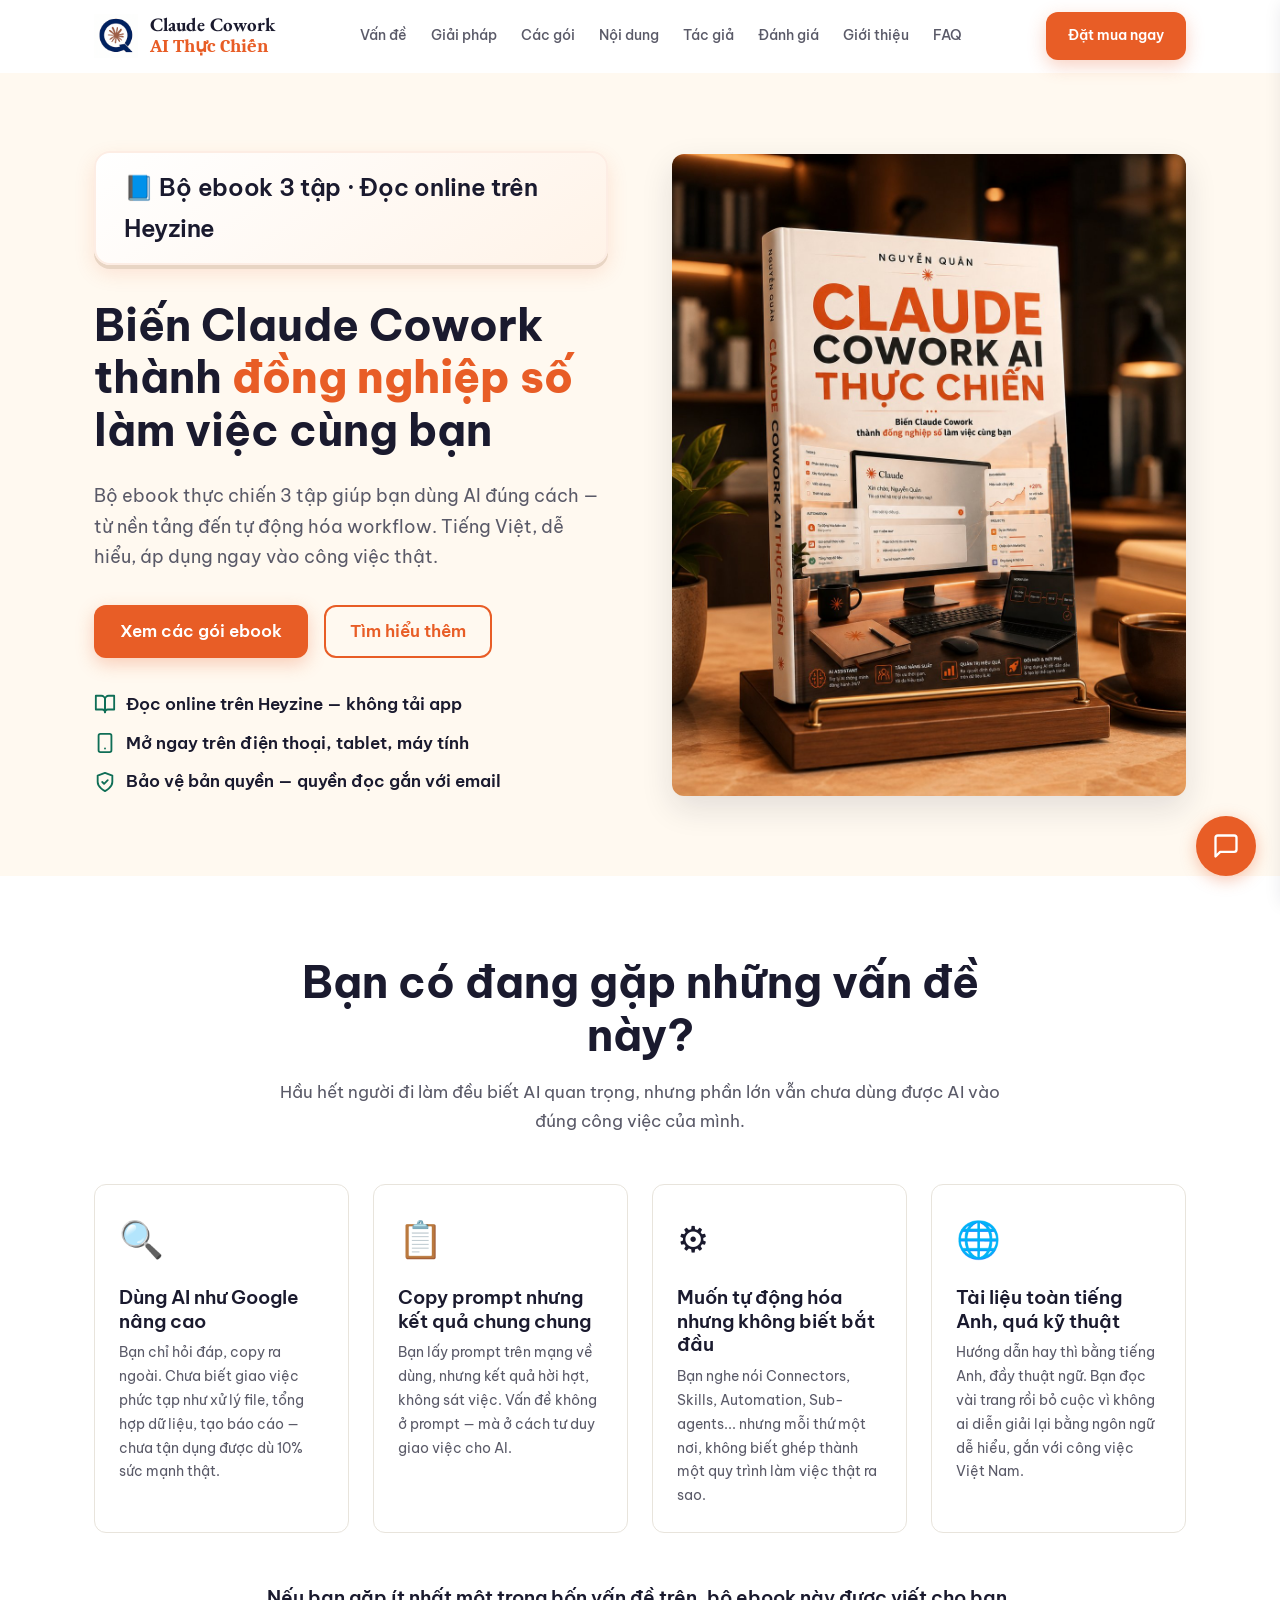
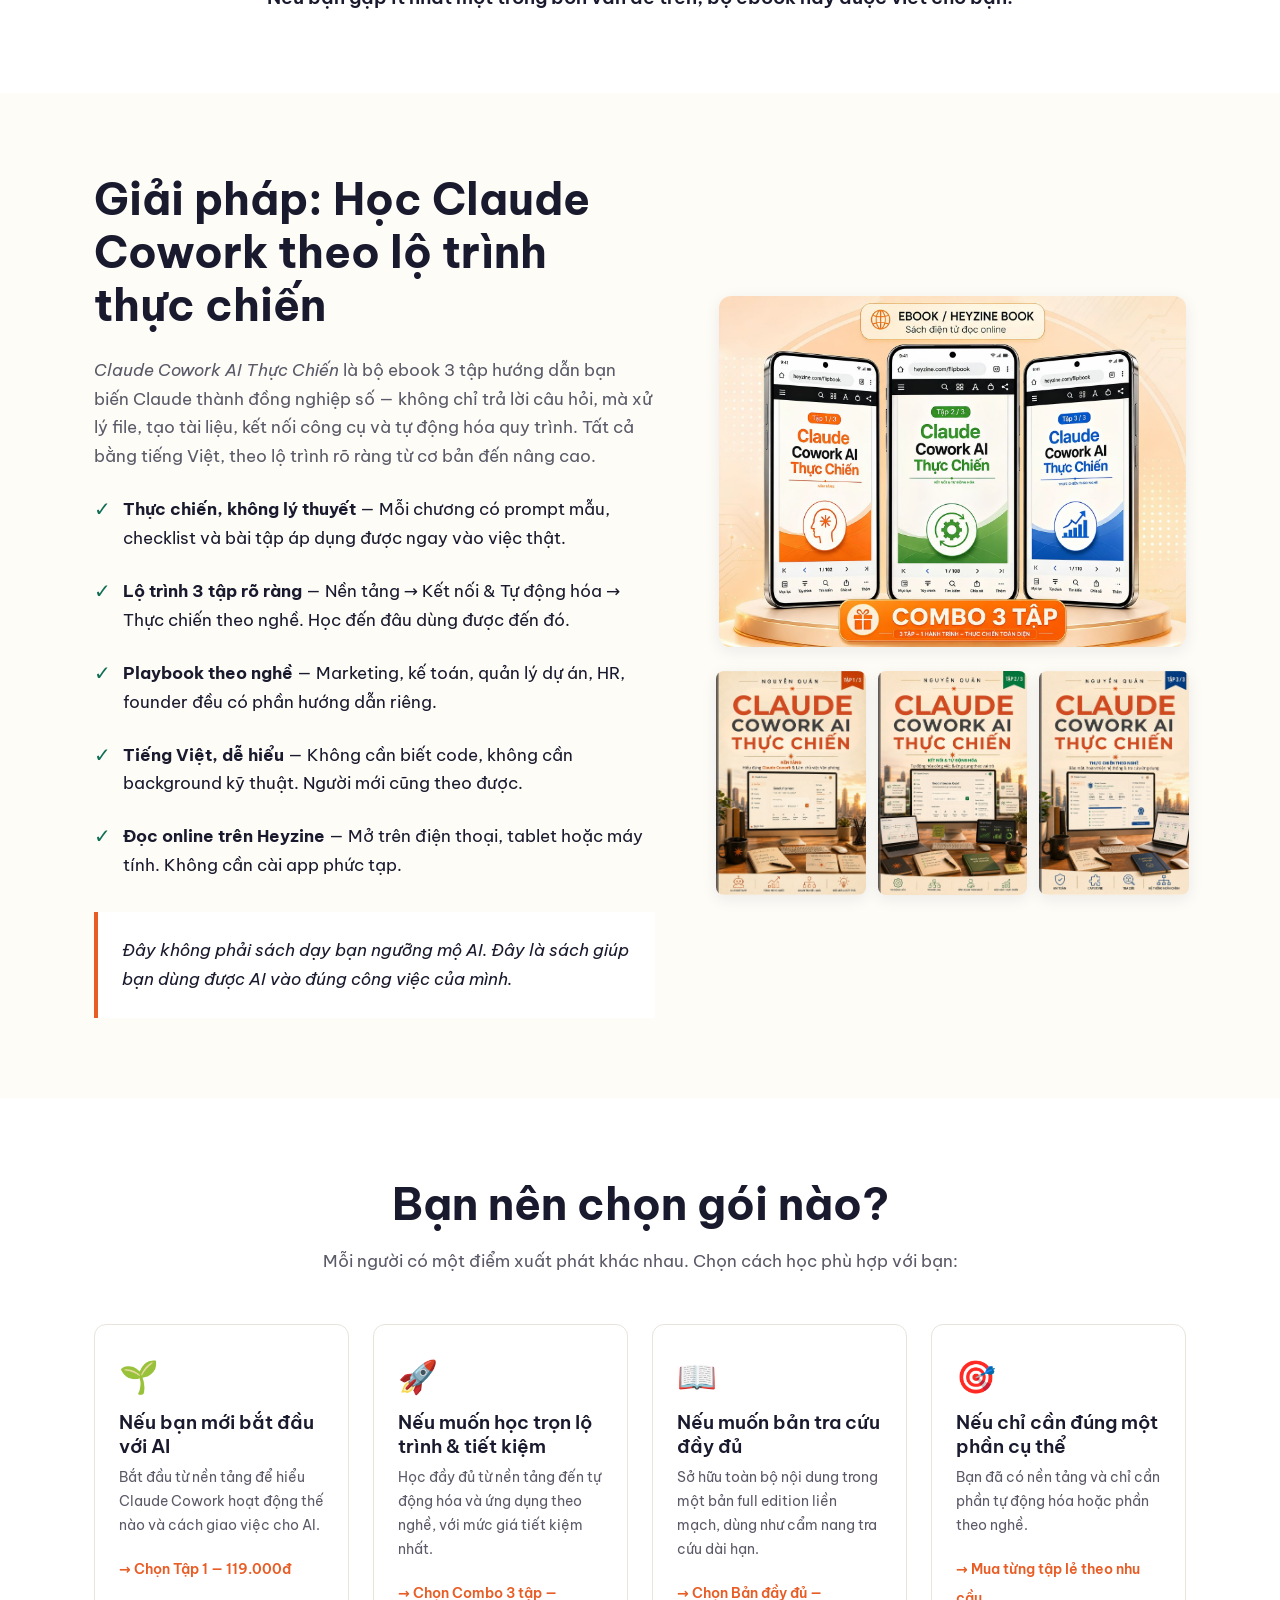
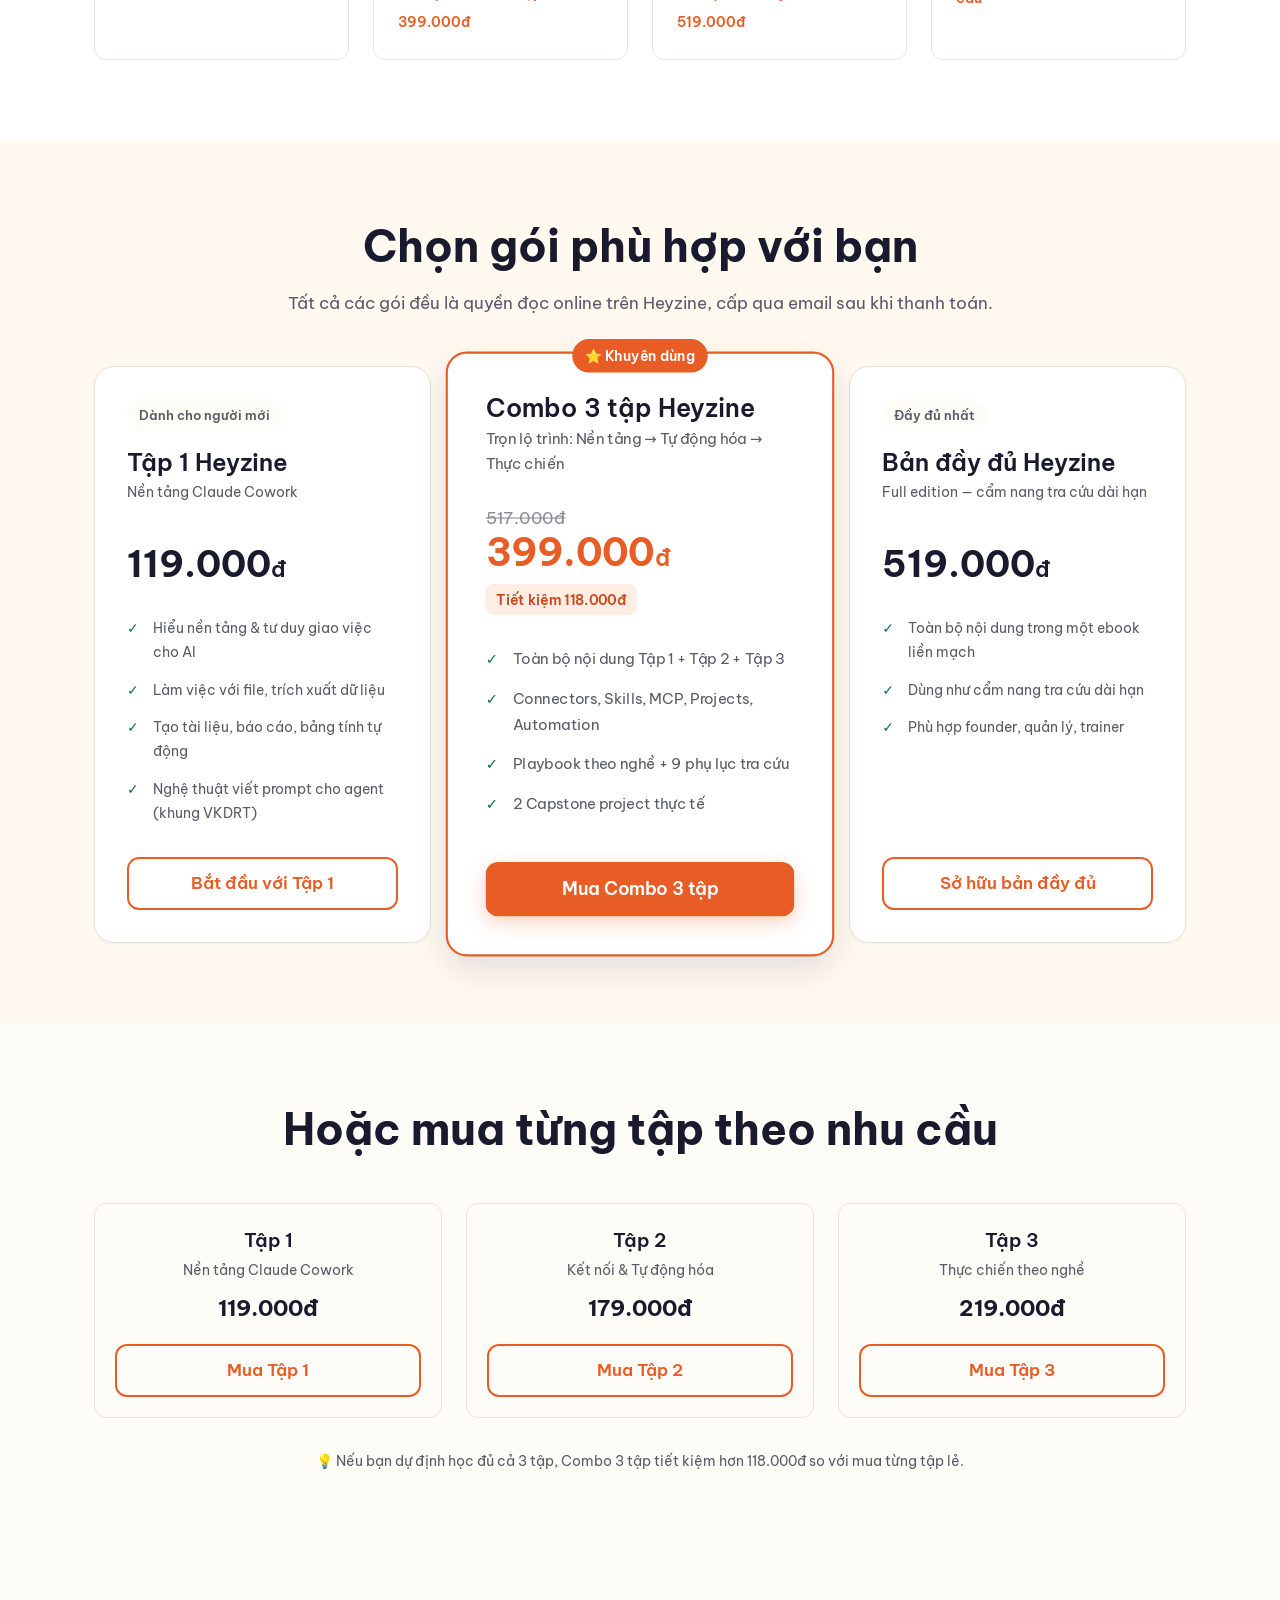
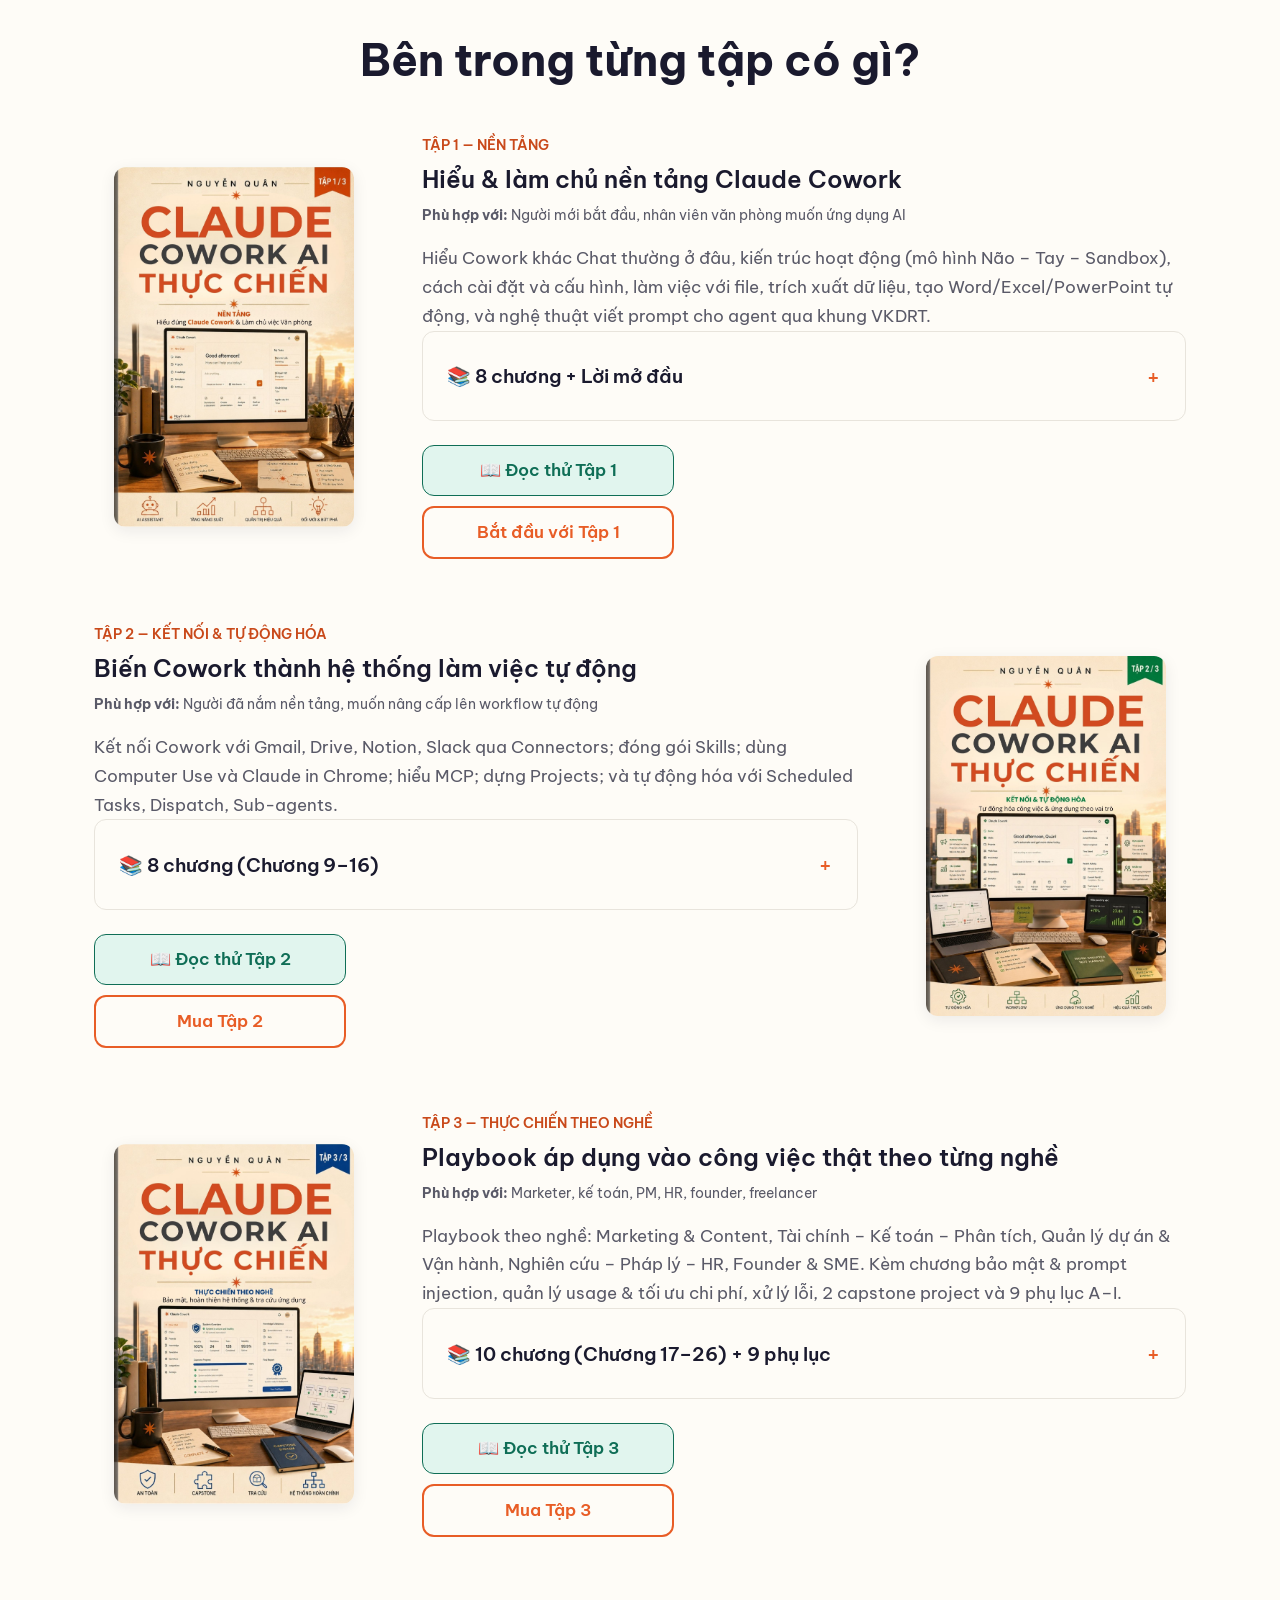
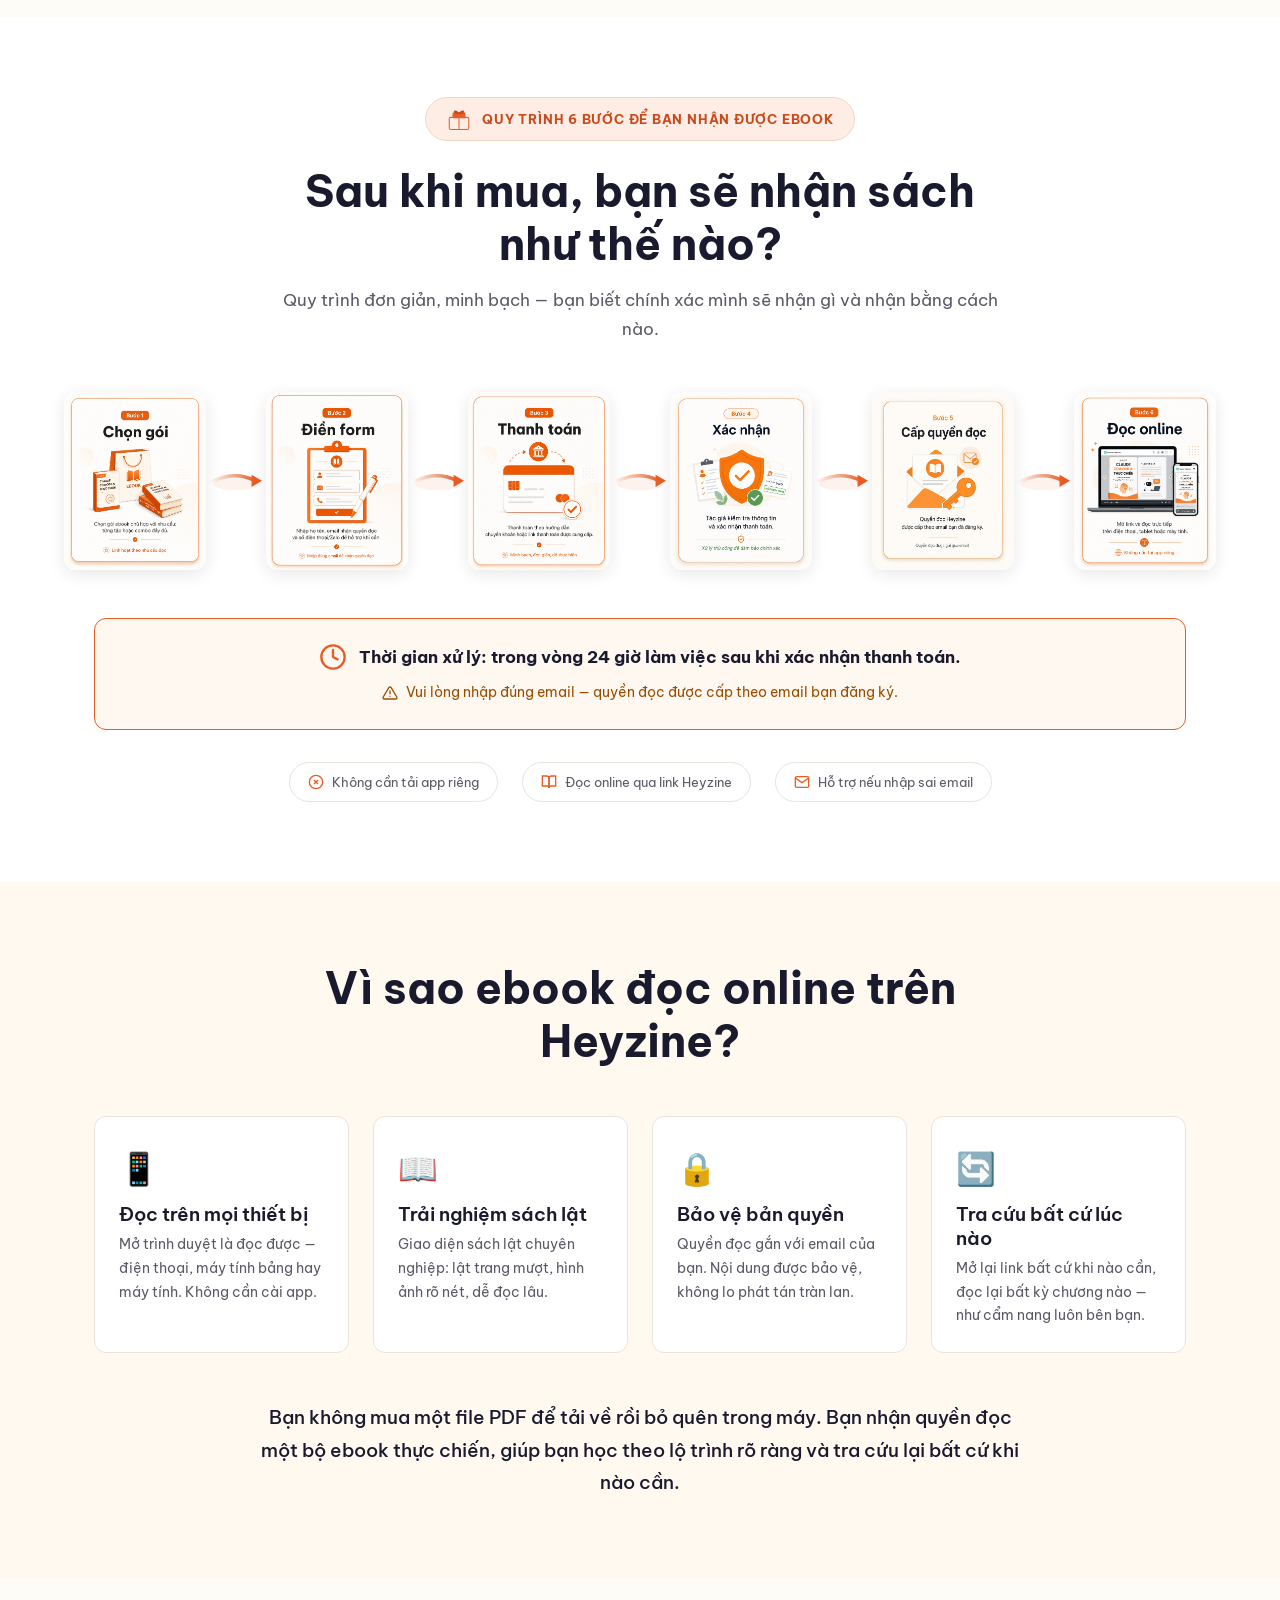
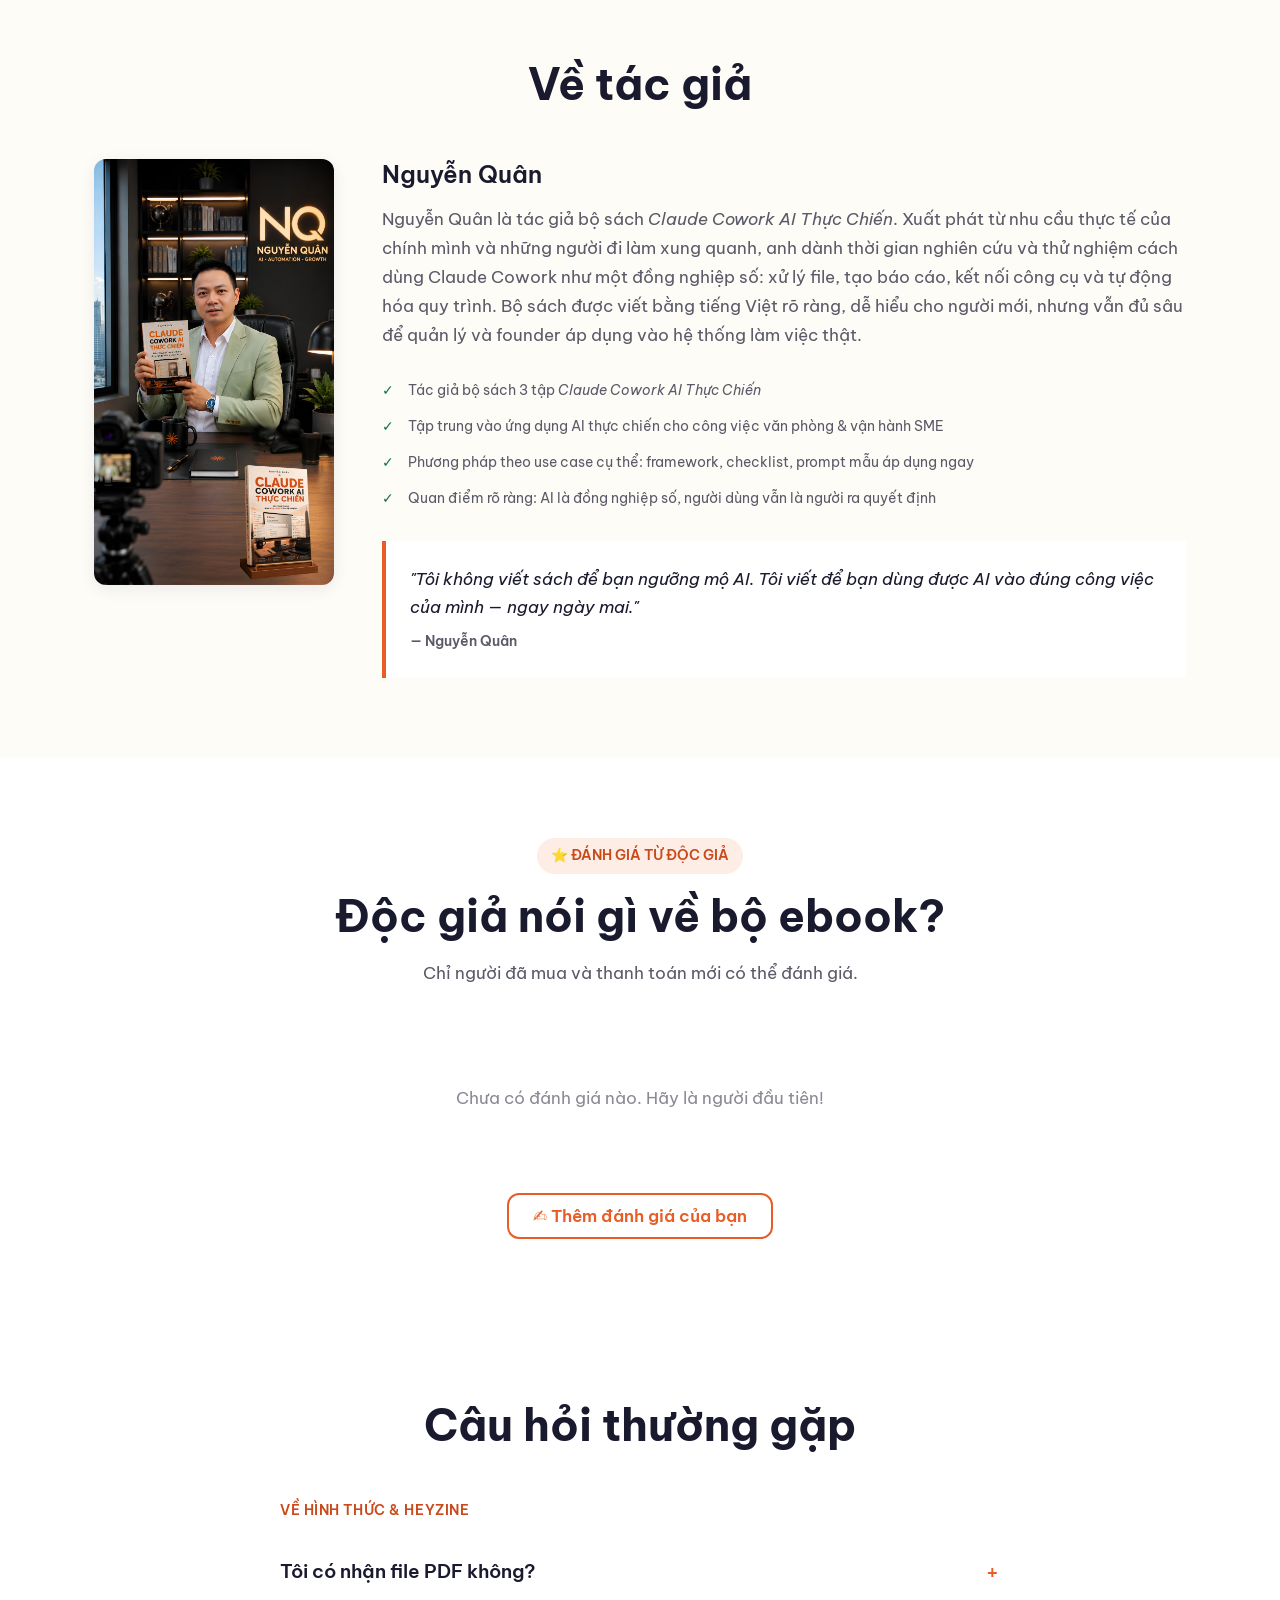
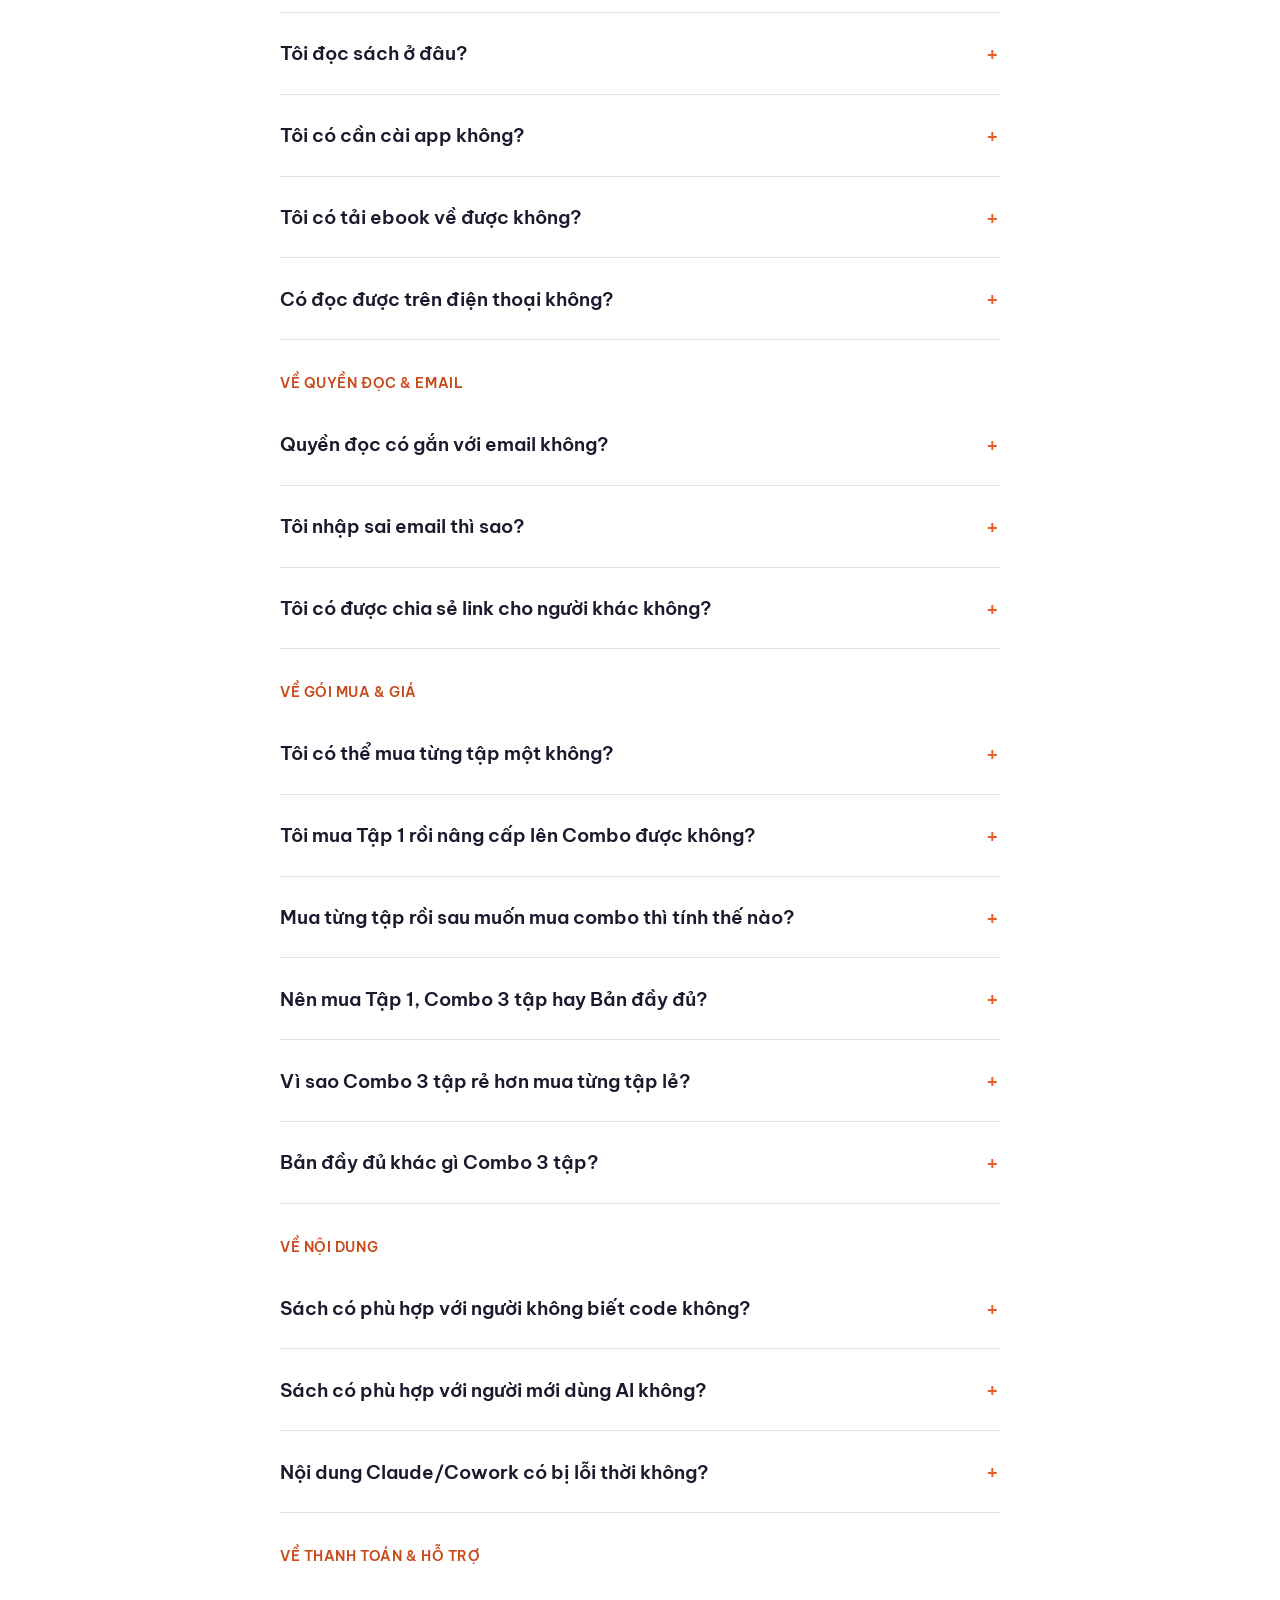
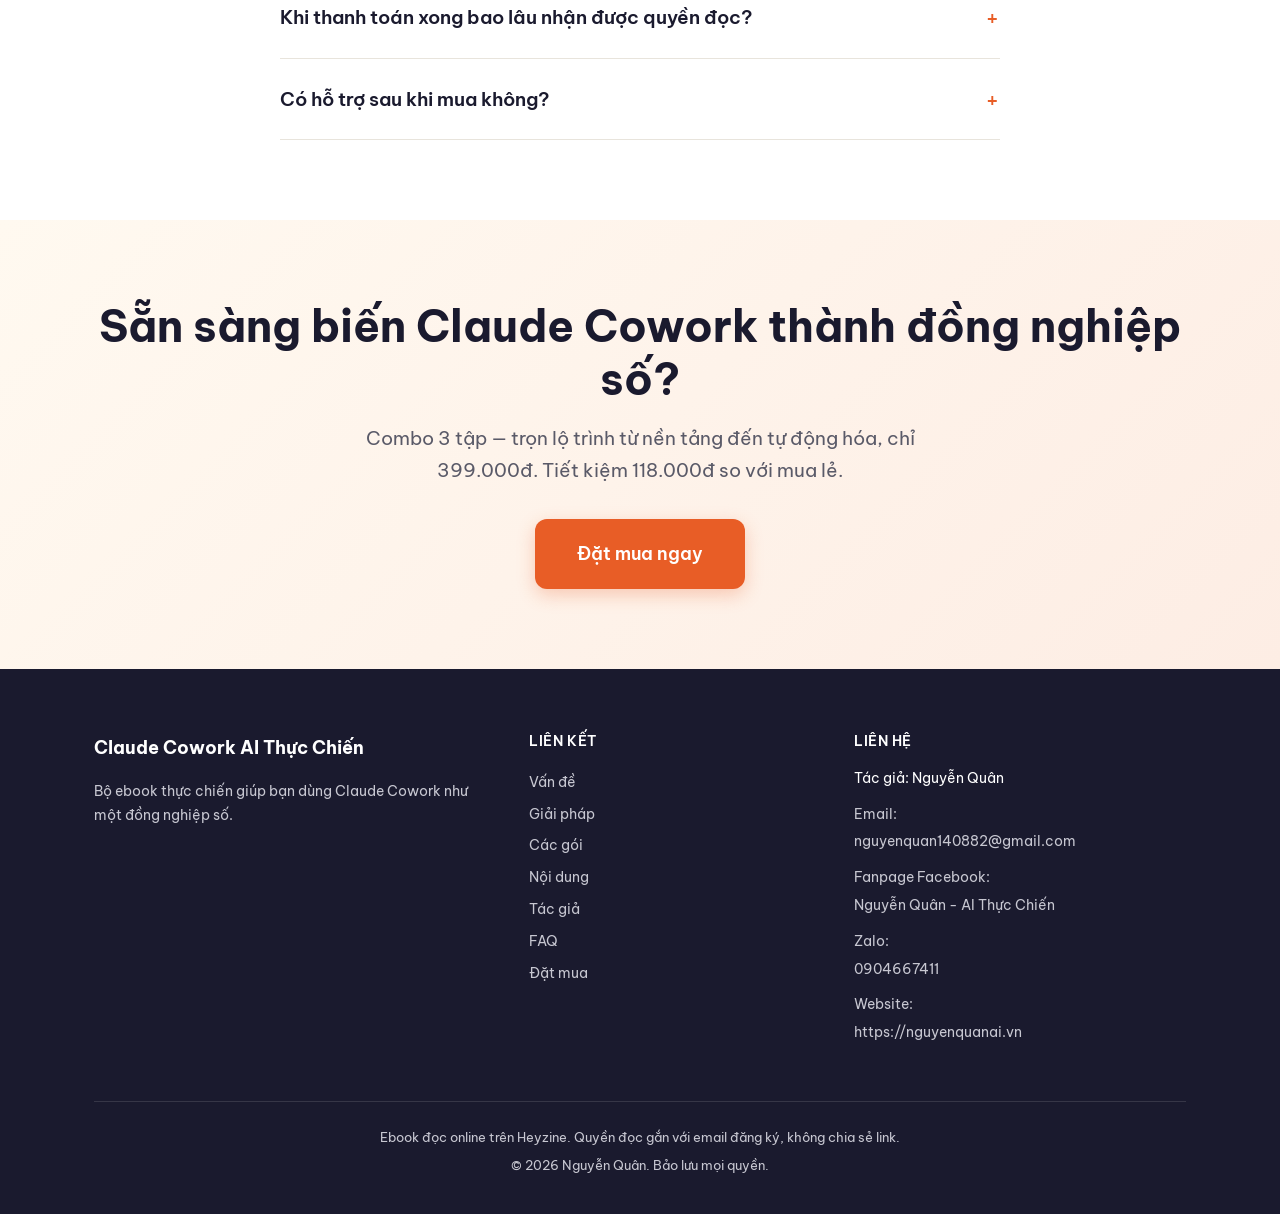
==== commit 573bbb5c: "Thêm tab Giới thiệu vào nav" ====
--- a/index.html
+++ b/index.html
@@ -946,6 +946,7 @@
       <a href="#chi-tiet">Nội dung</a>
       <a href="#tac-gia">Tác giả</a>
       <a href="#danh-gia">Đánh giá</a>
+      <a href="gioi-thieu.html">Giới thiệu</a>
       <a href="#faq">FAQ</a>
     </nav>
     <div class="header__actions">
@@ -966,6 +967,7 @@
   <a href="#chi-tiet">Nội dung</a>
   <a href="#tac-gia">Tác giả</a>
   <a href="#danh-gia">Đánh giá</a>
+  <a href="gioi-thieu.html">Giới thiệu</a>
   <a href="#faq">FAQ</a>
   <a href="#dat-mua" style="color:var(--c-accent);font-weight:600">Đặt mua ngay</a>
 </nav>
@@ -1232,7 +1234,7 @@
           </ul>
         </details>
         <div class="vol-cta">
-          <a href="https://heyzine.com/flip-book/3e6cb79c47.html" target="_blank" rel="noopener" class="btn btn--tryread">📖 Đọc thử Tập 1</a>
+          <a href="https://heyzine.com/flip-book/3e6cb79c47.html" target="_blank" rel="noopener" onclick="gtag('event','read_sample_click',{'label':'Tap_1'});" class="btn btn--tryread">📖 Đọc thử Tập 1</a>
           <a href="#dat-mua" class="btn btn--outline" data-pkg="tap1">Bắt đầu với Tập 1</a>
         </div>
       </div>
@@ -1258,7 +1260,7 @@
           </ul>
         </details>
         <div class="vol-cta">
-          <a href="https://heyzine.com/flip-book/e60f0ac79f.html" target="_blank" rel="noopener" class="btn btn--tryread">📖 Đọc thử Tập 2</a>
+          <a href="https://heyzine.com/flip-book/e60f0ac79f.html" target="_blank" rel="noopener" onclick="gtag('event','read_sample_click',{'label':'Tap_2'});" class="btn btn--tryread">📖 Đọc thử Tập 2</a>
           <a href="#dat-mua" class="btn btn--outline" data-pkg="tap2">Mua Tập 2</a>
         </div>
       </div>
@@ -1286,7 +1288,7 @@
           </ul>
         </details>
         <div class="vol-cta">
-          <a href="https://heyzine.com/flip-book/7fe10026cc.html" target="_blank" rel="noopener" class="btn btn--tryread">📖 Đọc thử Tập 3</a>
+          <a href="https://heyzine.com/flip-book/7fe10026cc.html" target="_blank" rel="noopener" onclick="gtag('event','read_sample_click',{'label':'Tap_3'});" class="btn btn--tryread">📖 Đọc thử Tập 3</a>
           <a href="#dat-mua" class="btn btn--outline" data-pkg="tap3">Mua Tập 3</a>
         </div>
       </div>
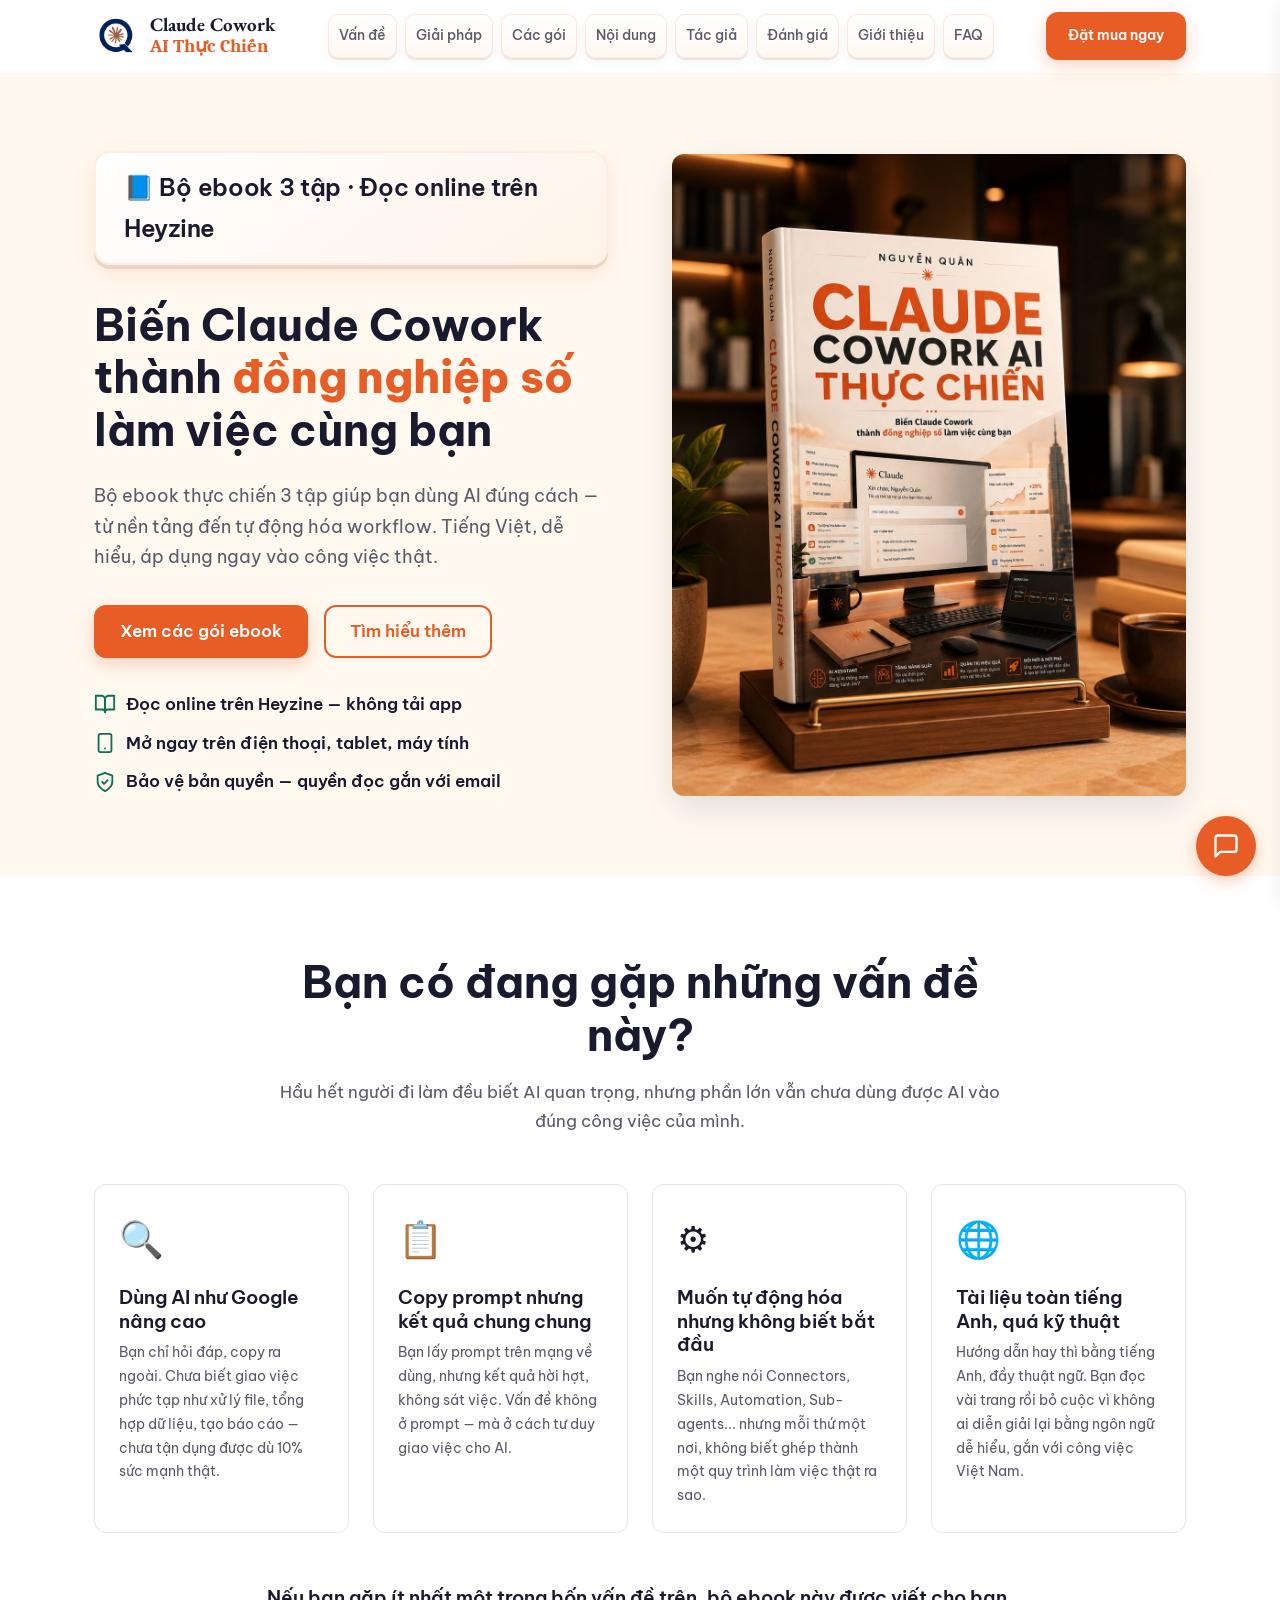
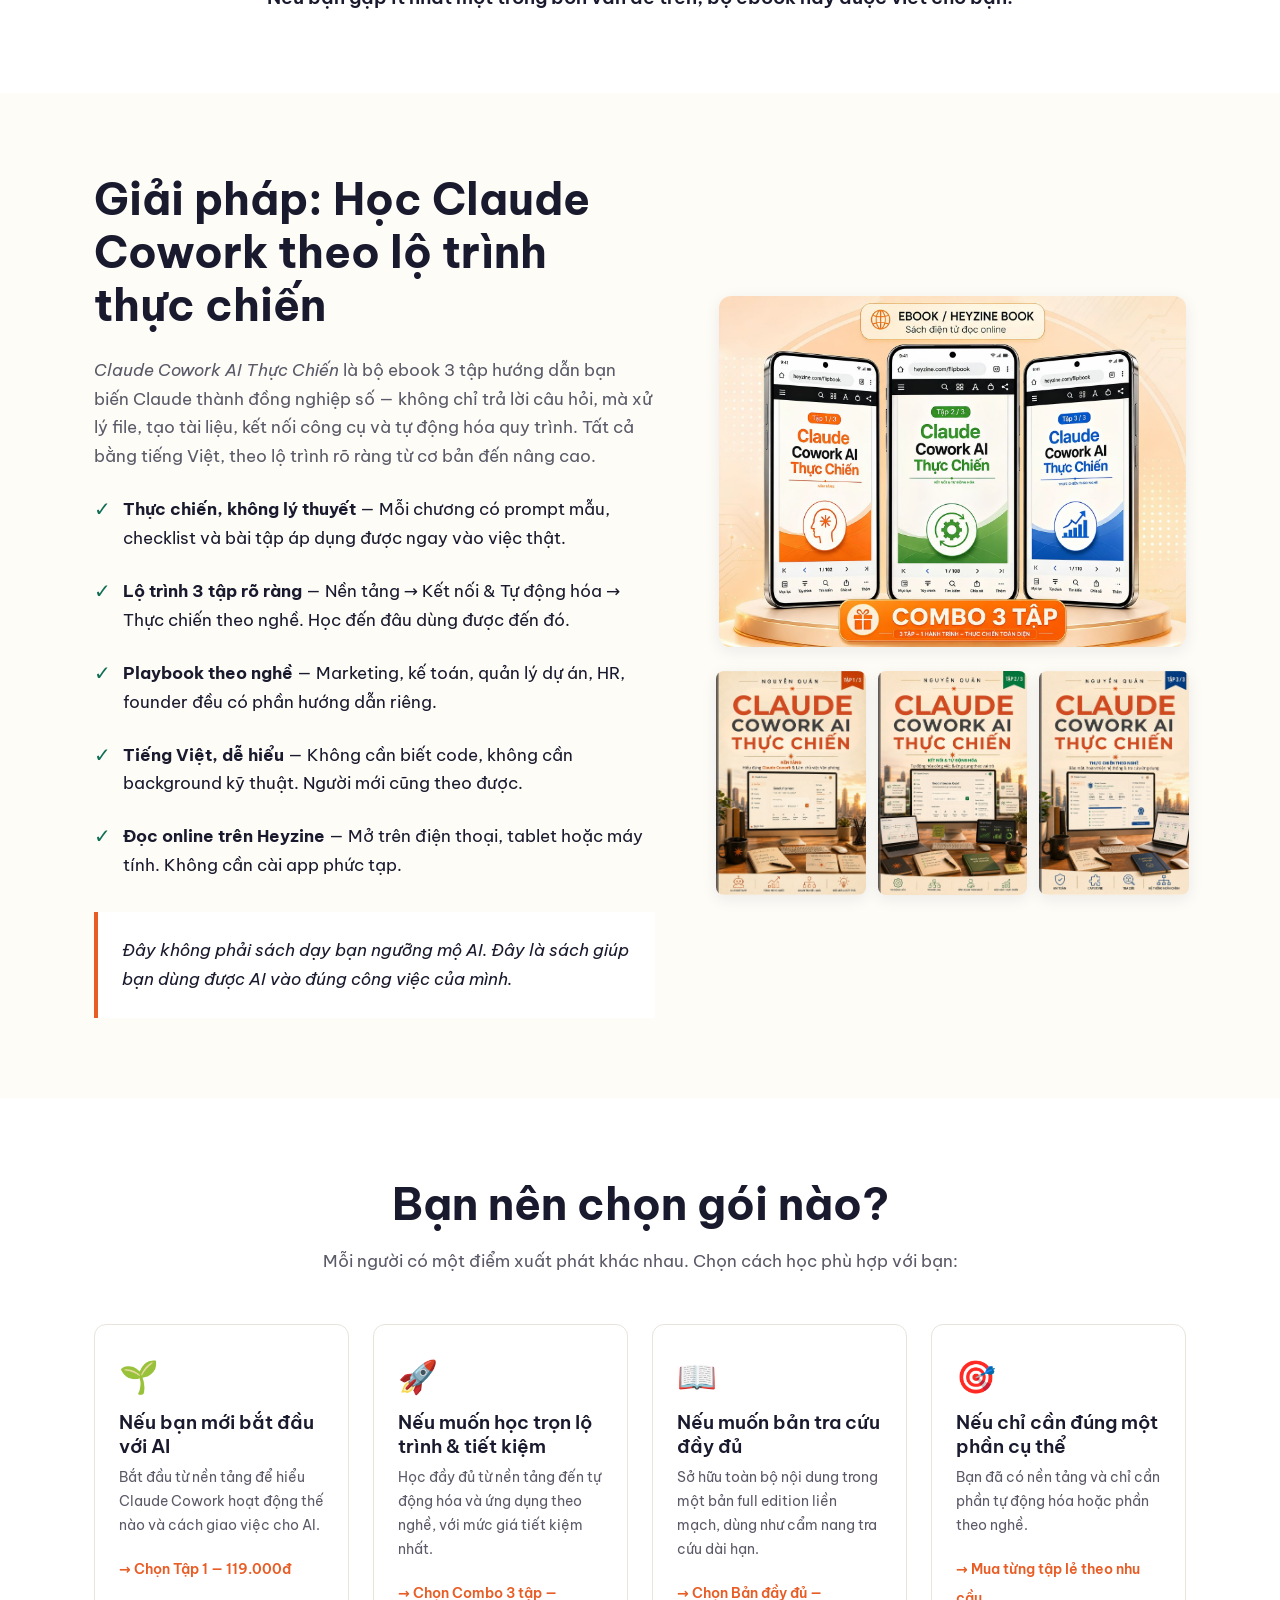
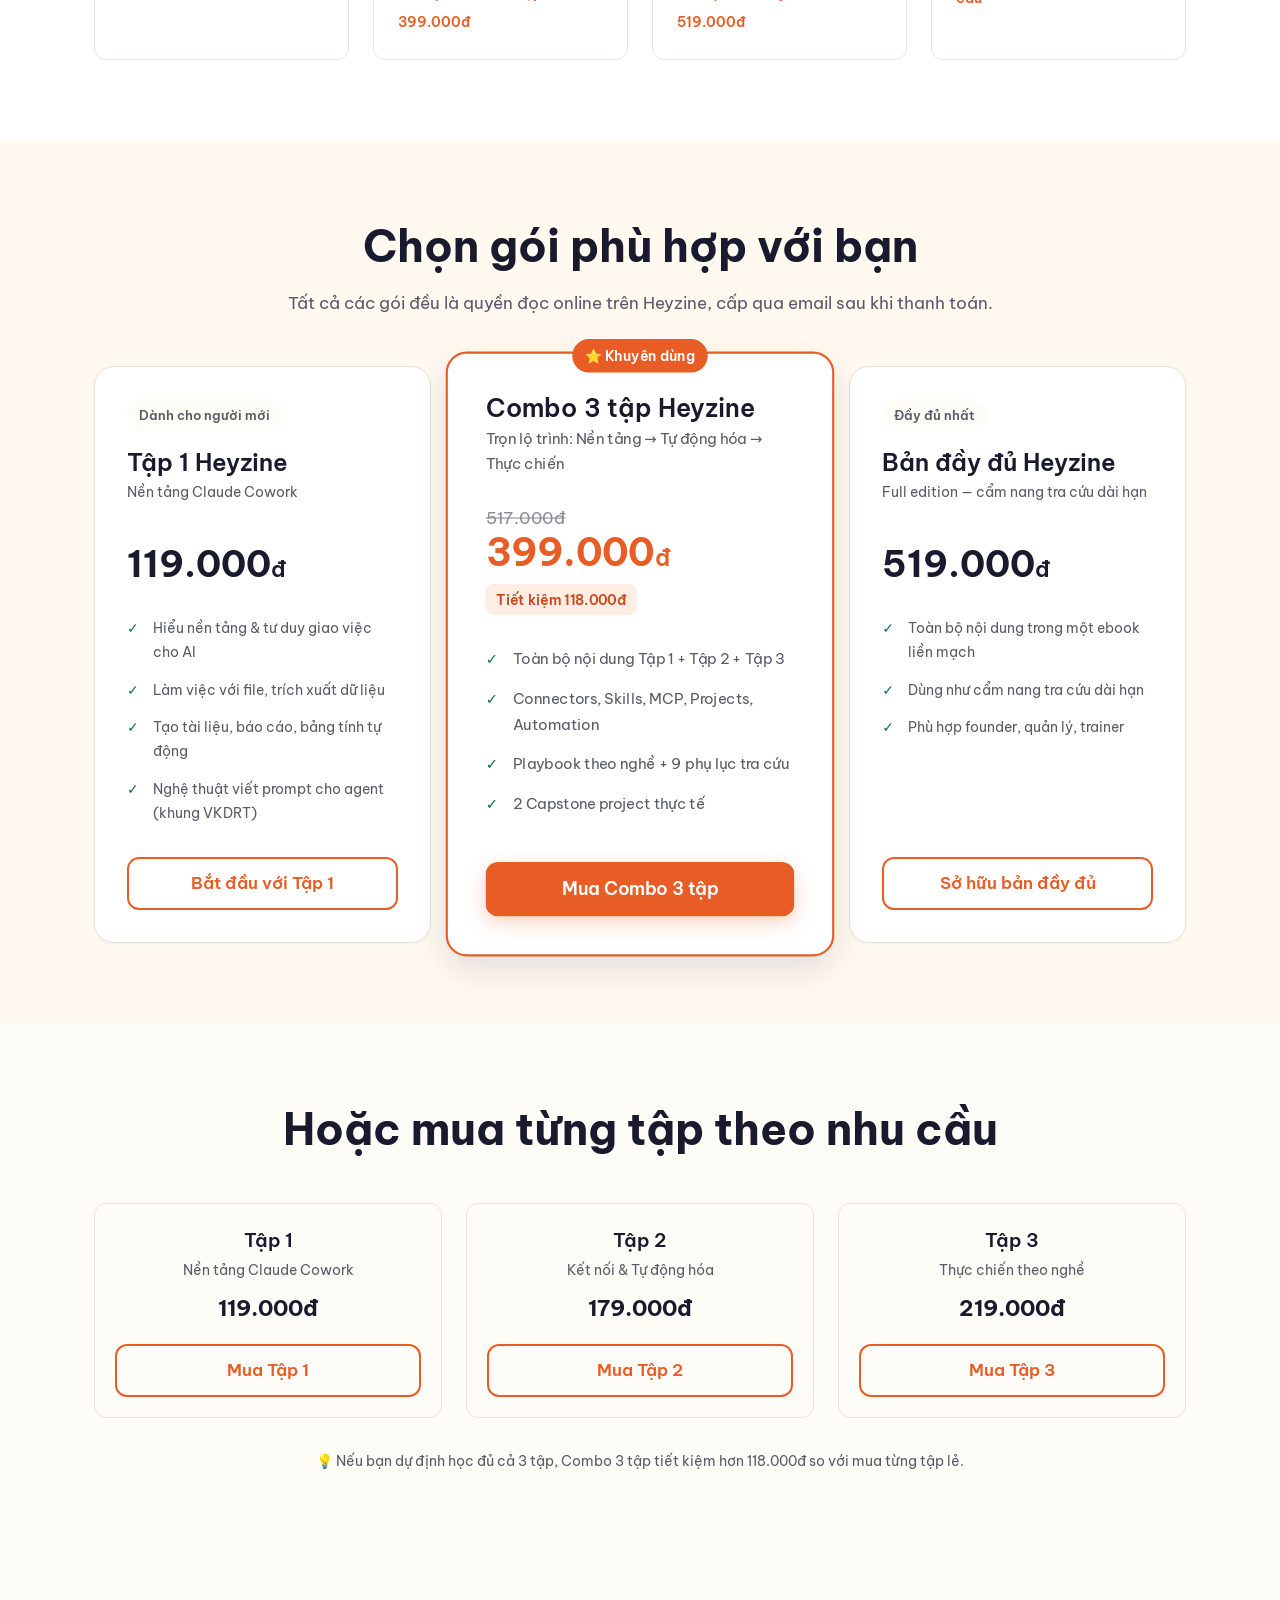
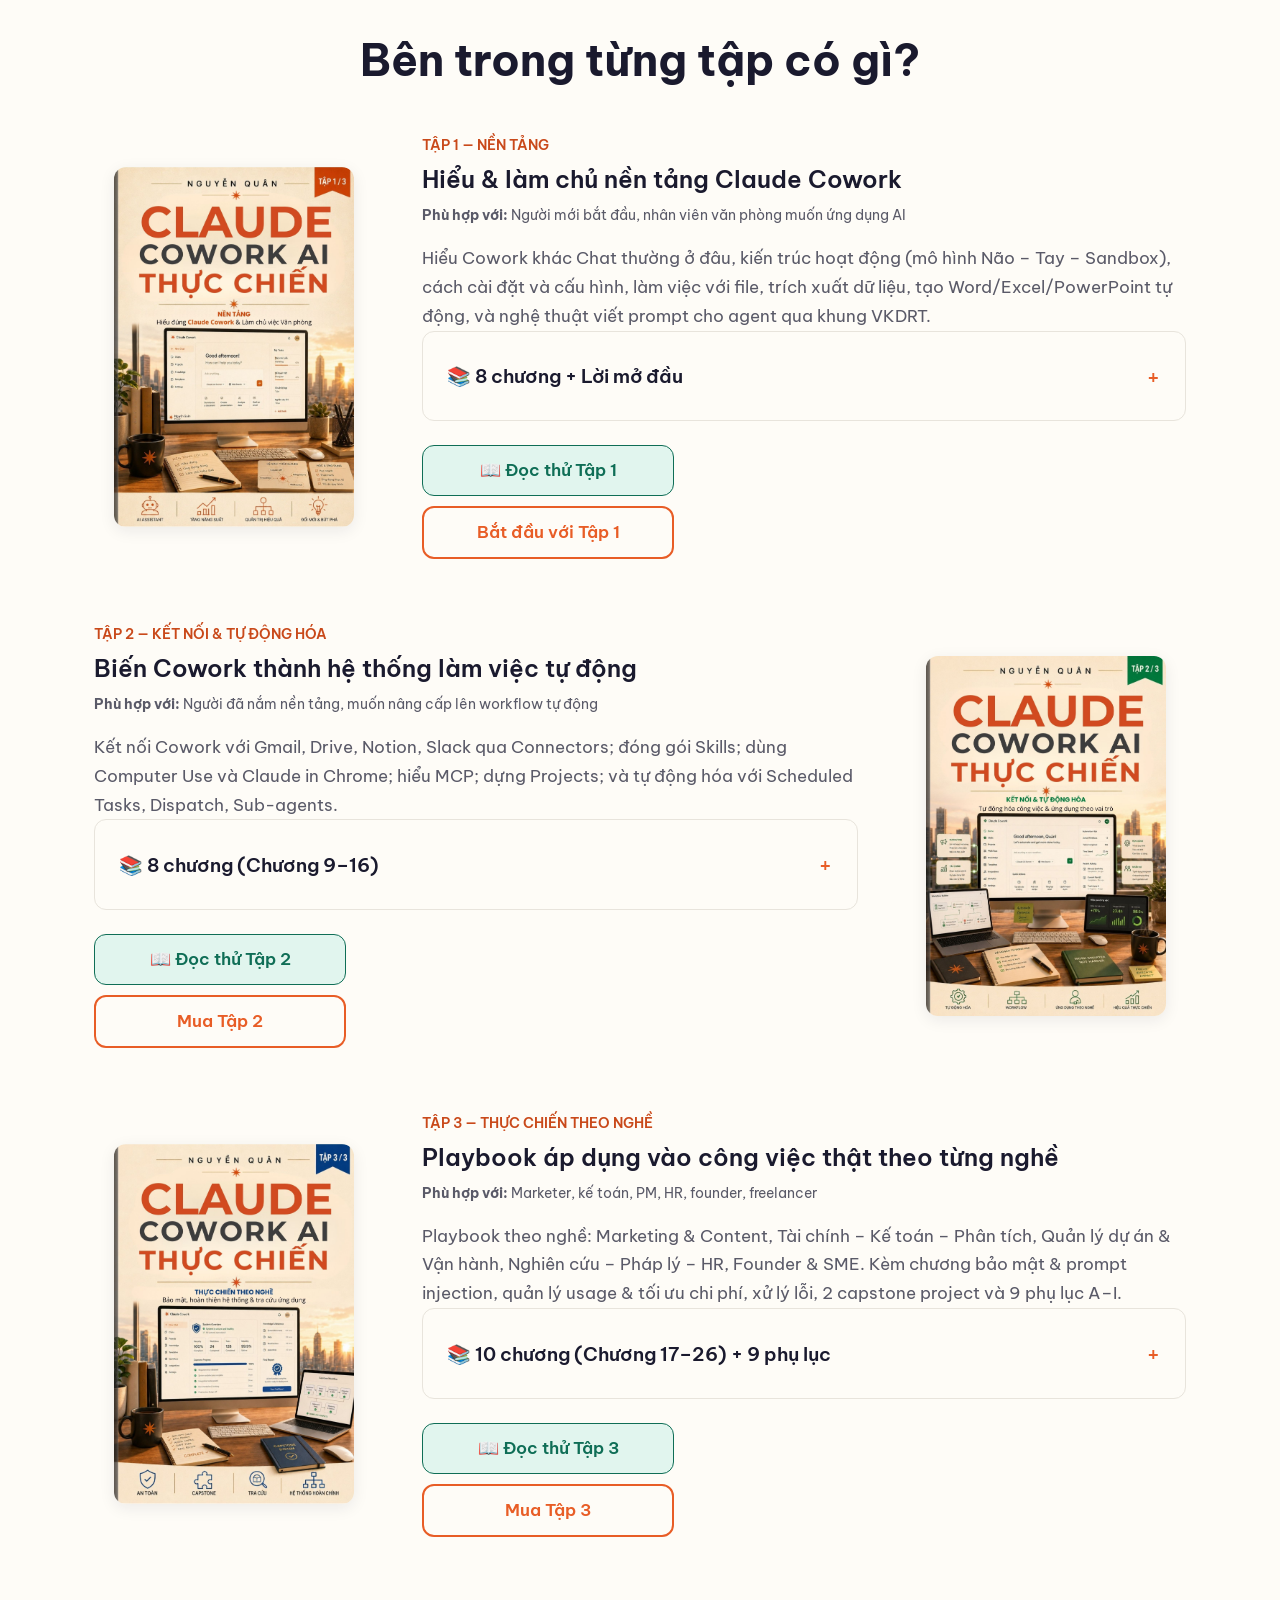
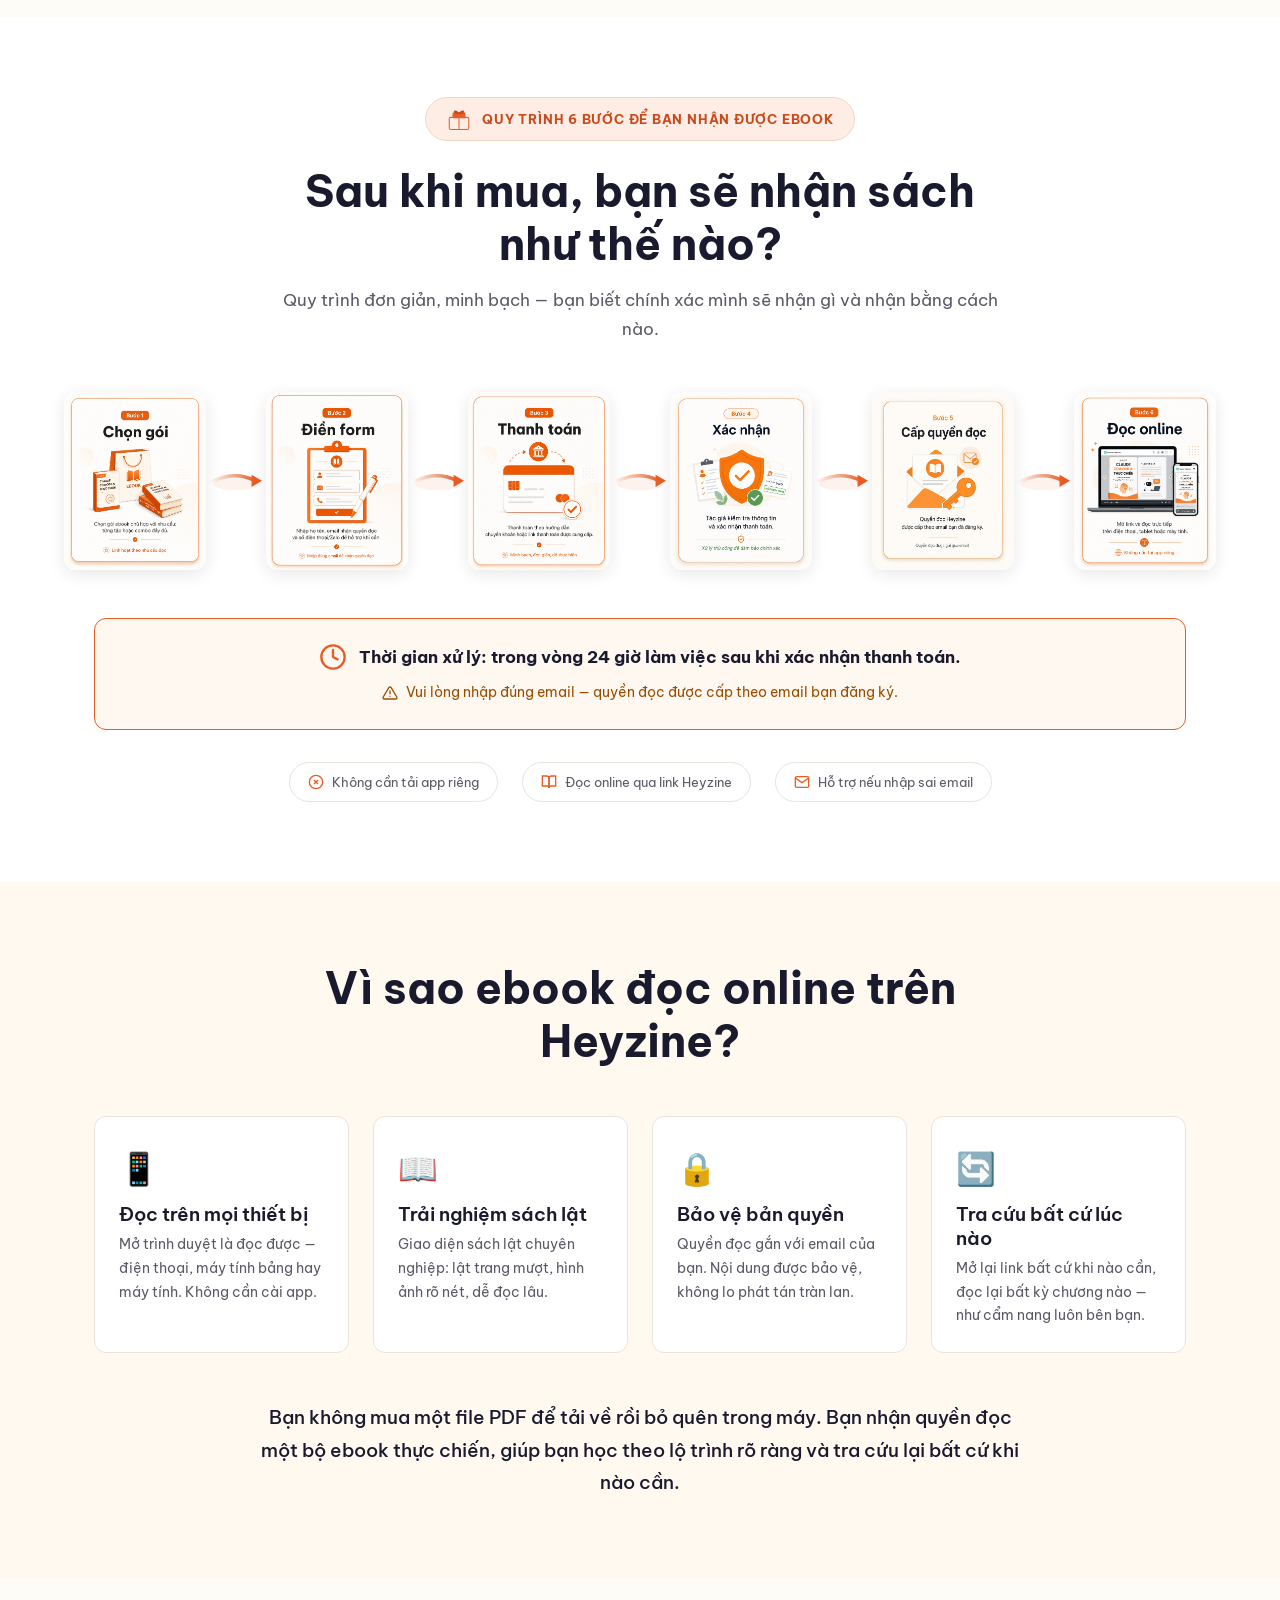
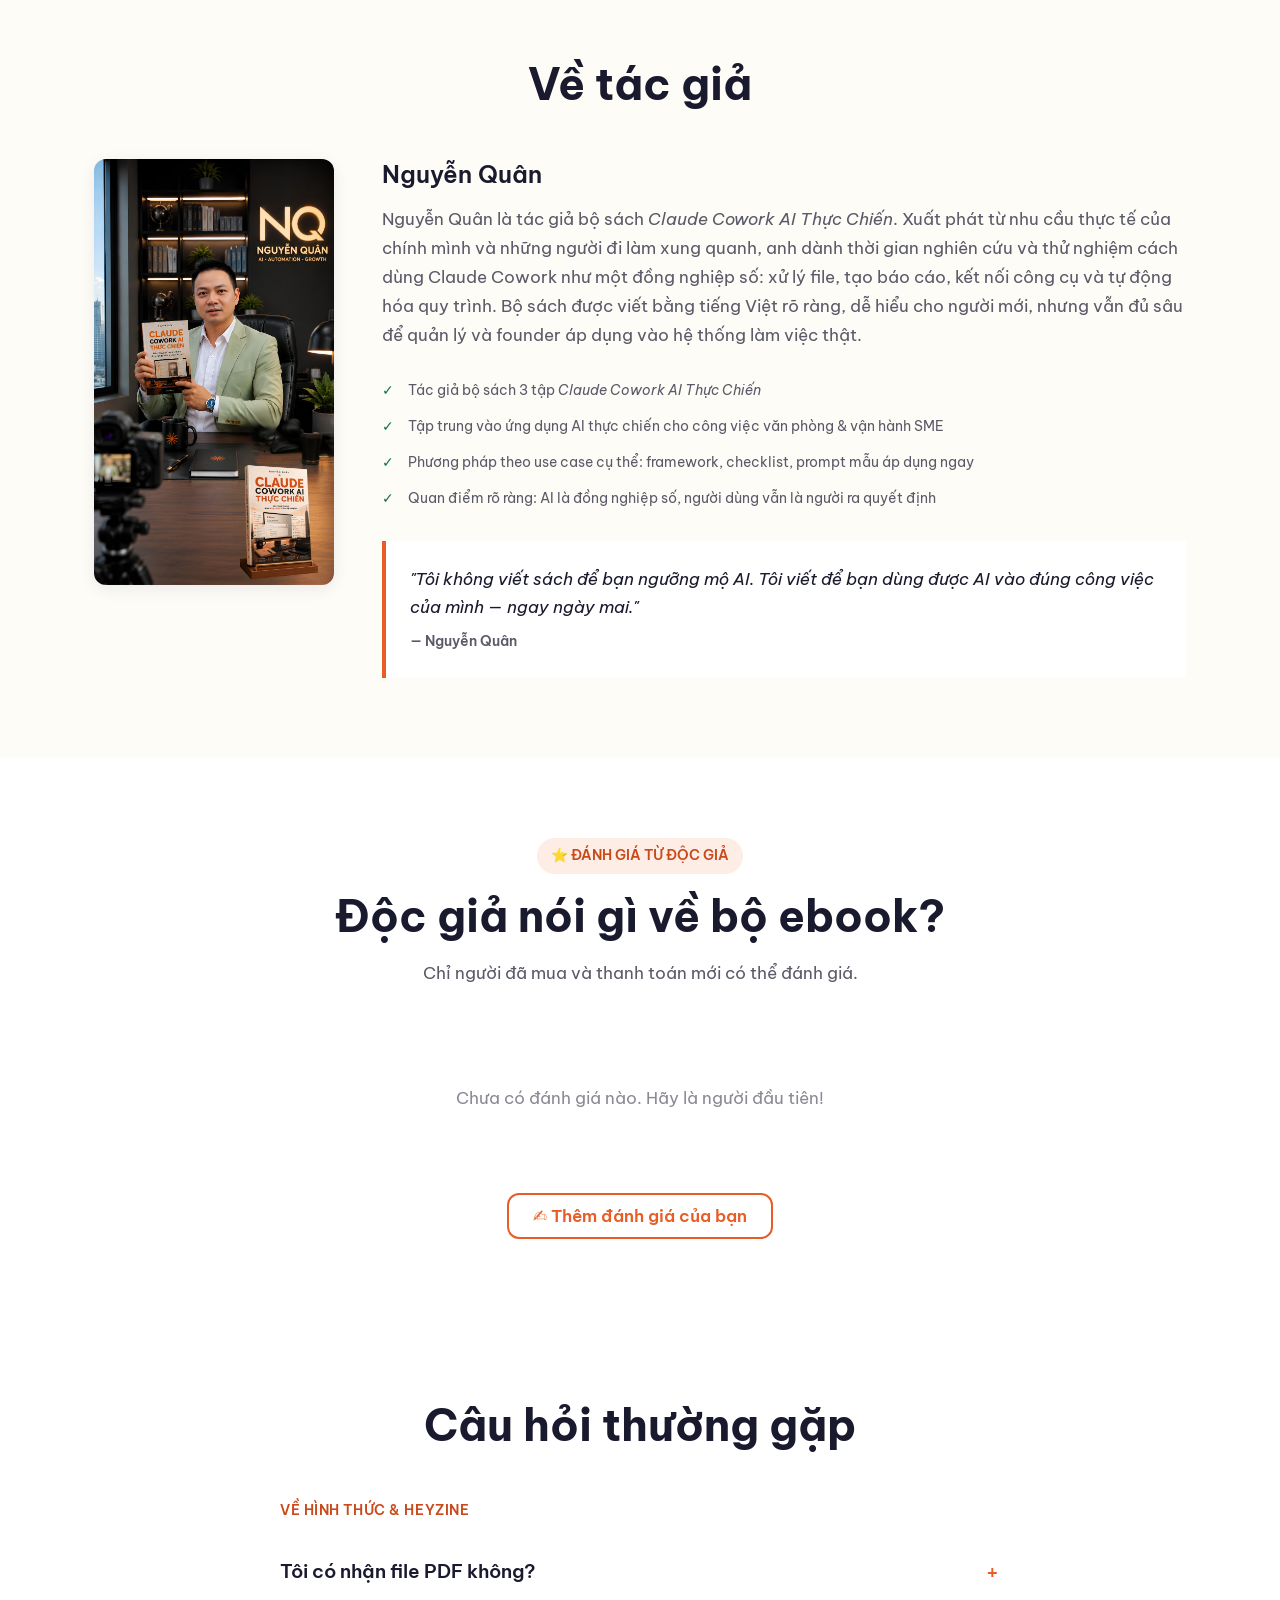
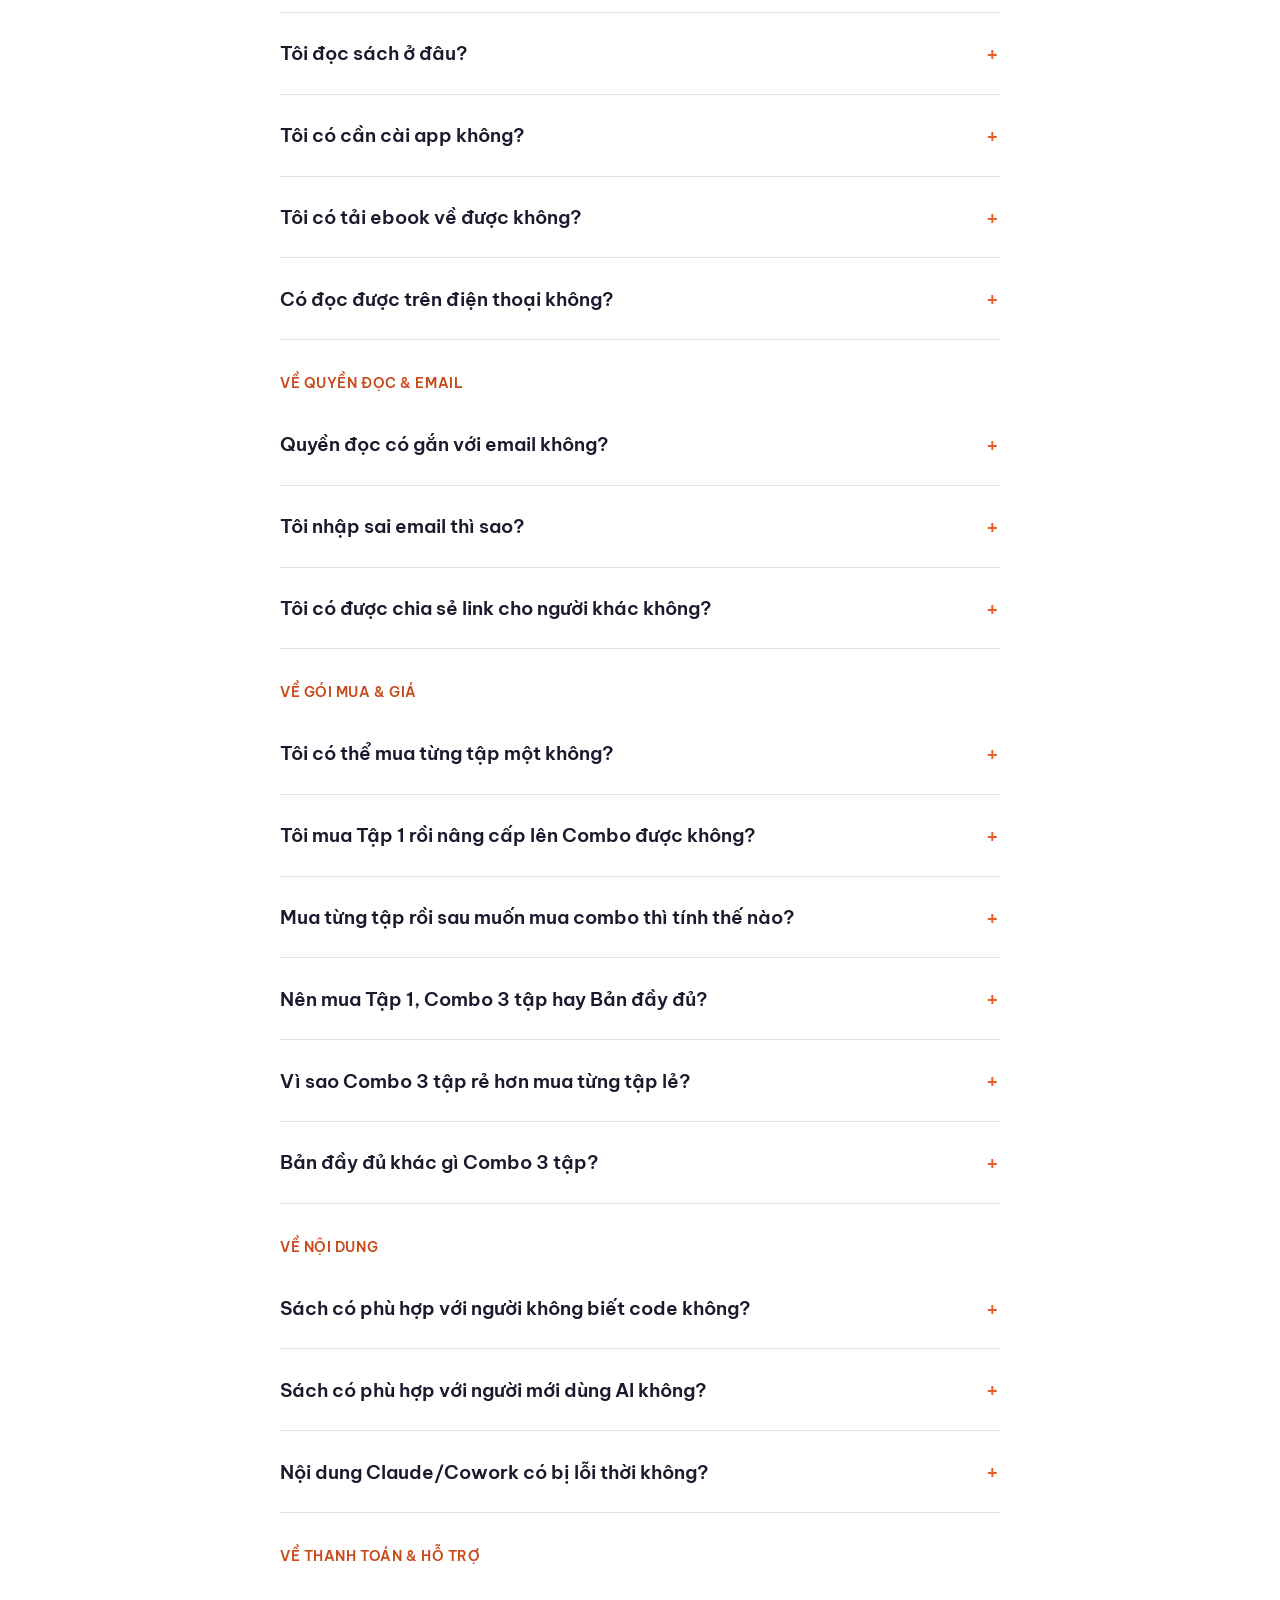
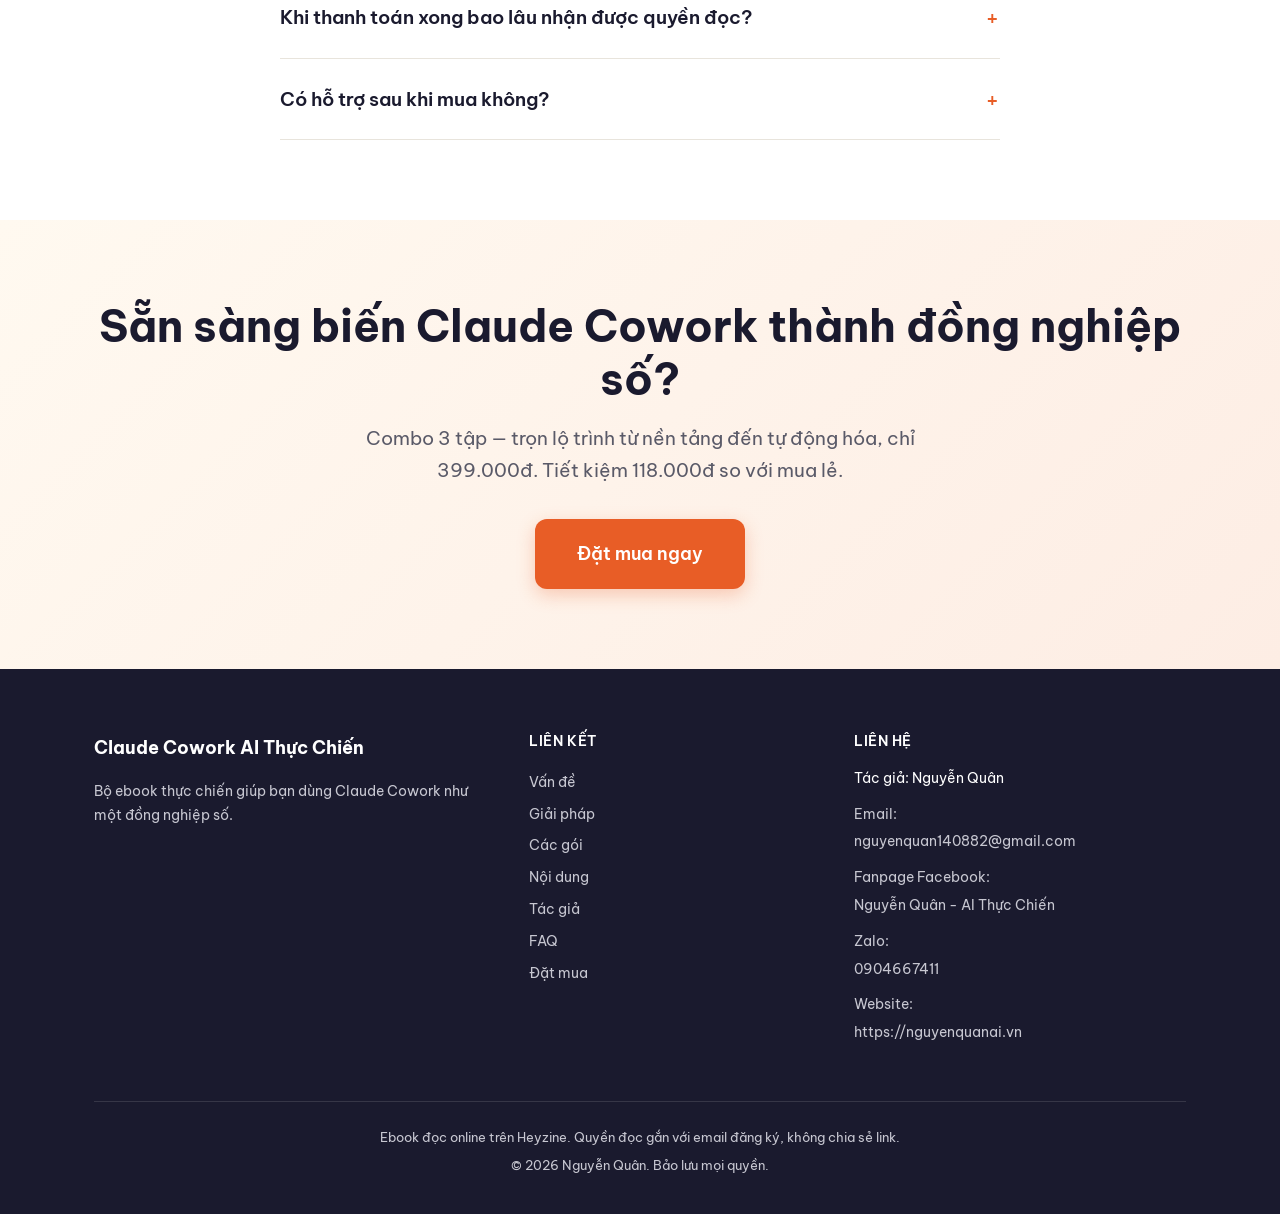
==== commit 49b8ee3c: "Style main navigation as subtly raised buttons" ====
--- a/index.html
+++ b/index.html
@@ -244,12 +244,28 @@
 .header__brand-text { line-height: 1.15; }
 .header__brand-line1 { font-family: 'EB Garamond', serif; font-size: 19px; font-weight: 700; color: var(--c-ink); white-space: nowrap; }
 .header__brand-line2 { font-family: 'Caladea', serif; font-size: 19px; font-weight: 700; color: var(--c-accent); white-space: nowrap; }
-.header__nav { display: flex; gap: var(--space-md); align-items: center; }
+.header__nav { display: flex; gap: 8px; align-items: center; }
 .header__nav a {
+  display: inline-flex; align-items: center; justify-content: center;
+  padding: 9px 10px; border-radius: 10px;
+  border: 1px solid rgba(232, 93, 38, 0.12);
+  background: linear-gradient(180deg, #fff 0%, #fff8f2 100%);
+  box-shadow: 0 2px 0 rgba(166, 91, 47, 0.12), 0 4px 10px rgba(80, 45, 20, 0.06);
   font-size: var(--fs-small); font-weight: 500; color: var(--c-ink-soft);
-  transition: var(--transition);
-}
-.header__nav a:hover { color: var(--c-accent); }
+  white-space: nowrap; text-decoration: none;
+  transition: color 180ms ease, border-color 180ms ease, box-shadow 180ms ease, transform 180ms ease;
+}
+.header__nav a:hover, .header__nav a.active {
+  color: var(--c-accent); border-color: rgba(232, 93, 38, 0.3);
+  box-shadow: 0 3px 0 rgba(166, 91, 47, 0.14), 0 6px 14px rgba(232, 93, 38, 0.12);
+  transform: translateY(-2px);
+}
+.header__nav a:active { transform: translateY(1px); box-shadow: 0 1px 2px rgba(80, 45, 20, 0.1); }
+.header__nav a:focus-visible { outline: 2px solid var(--c-accent); outline-offset: 3px; }
+@media (prefers-reduced-motion: reduce) {
+  .header__nav a { transition: none; }
+  .header__nav a:hover, .header__nav a.active, .header__nav a:active { transform: none; }
+}
 .header__actions { display: flex; align-items: center; gap: var(--space-sm); }
 .header__cta { min-height: 44px; padding: 10px 20px; font-size: var(--fs-small); }
 .hamburger {
@@ -327,7 +343,7 @@
   transform: translateY(-6px);
   box-shadow: var(--shadow-lg);
   border-color: var(--c-accent);
-  background: var(--c-accent-soft);
+  background: #FDF6F1;
 }
 .pain-card .icon { font-size: 36px; margin-bottom: var(--space-sm); }
 .pain-card h4 { margin-bottom: 8px; }
@@ -408,7 +424,9 @@
 .single-item {
   background: var(--c-bg-alt); border: 1px solid var(--c-border);
   border-radius: var(--radius-md); padding: 20px; text-align: center;
-}
+  transition: transform 0.2s ease, box-shadow 0.2s ease, background 0.2s ease;
+}
+.single-item:hover { background: #FDF6F1; transform: translateY(-4px); box-shadow: var(--shadow-hover); }
 .single-item .vol { font-weight: 600; font-size: var(--fs-h4); margin-bottom: 2px; }
 .single-item .desc { font-size: var(--fs-small); color: var(--c-ink-soft); margin-bottom: 8px; }
 .single-item .price { font-size: 22px; font-weight: 700; margin-bottom: var(--space-sm); }
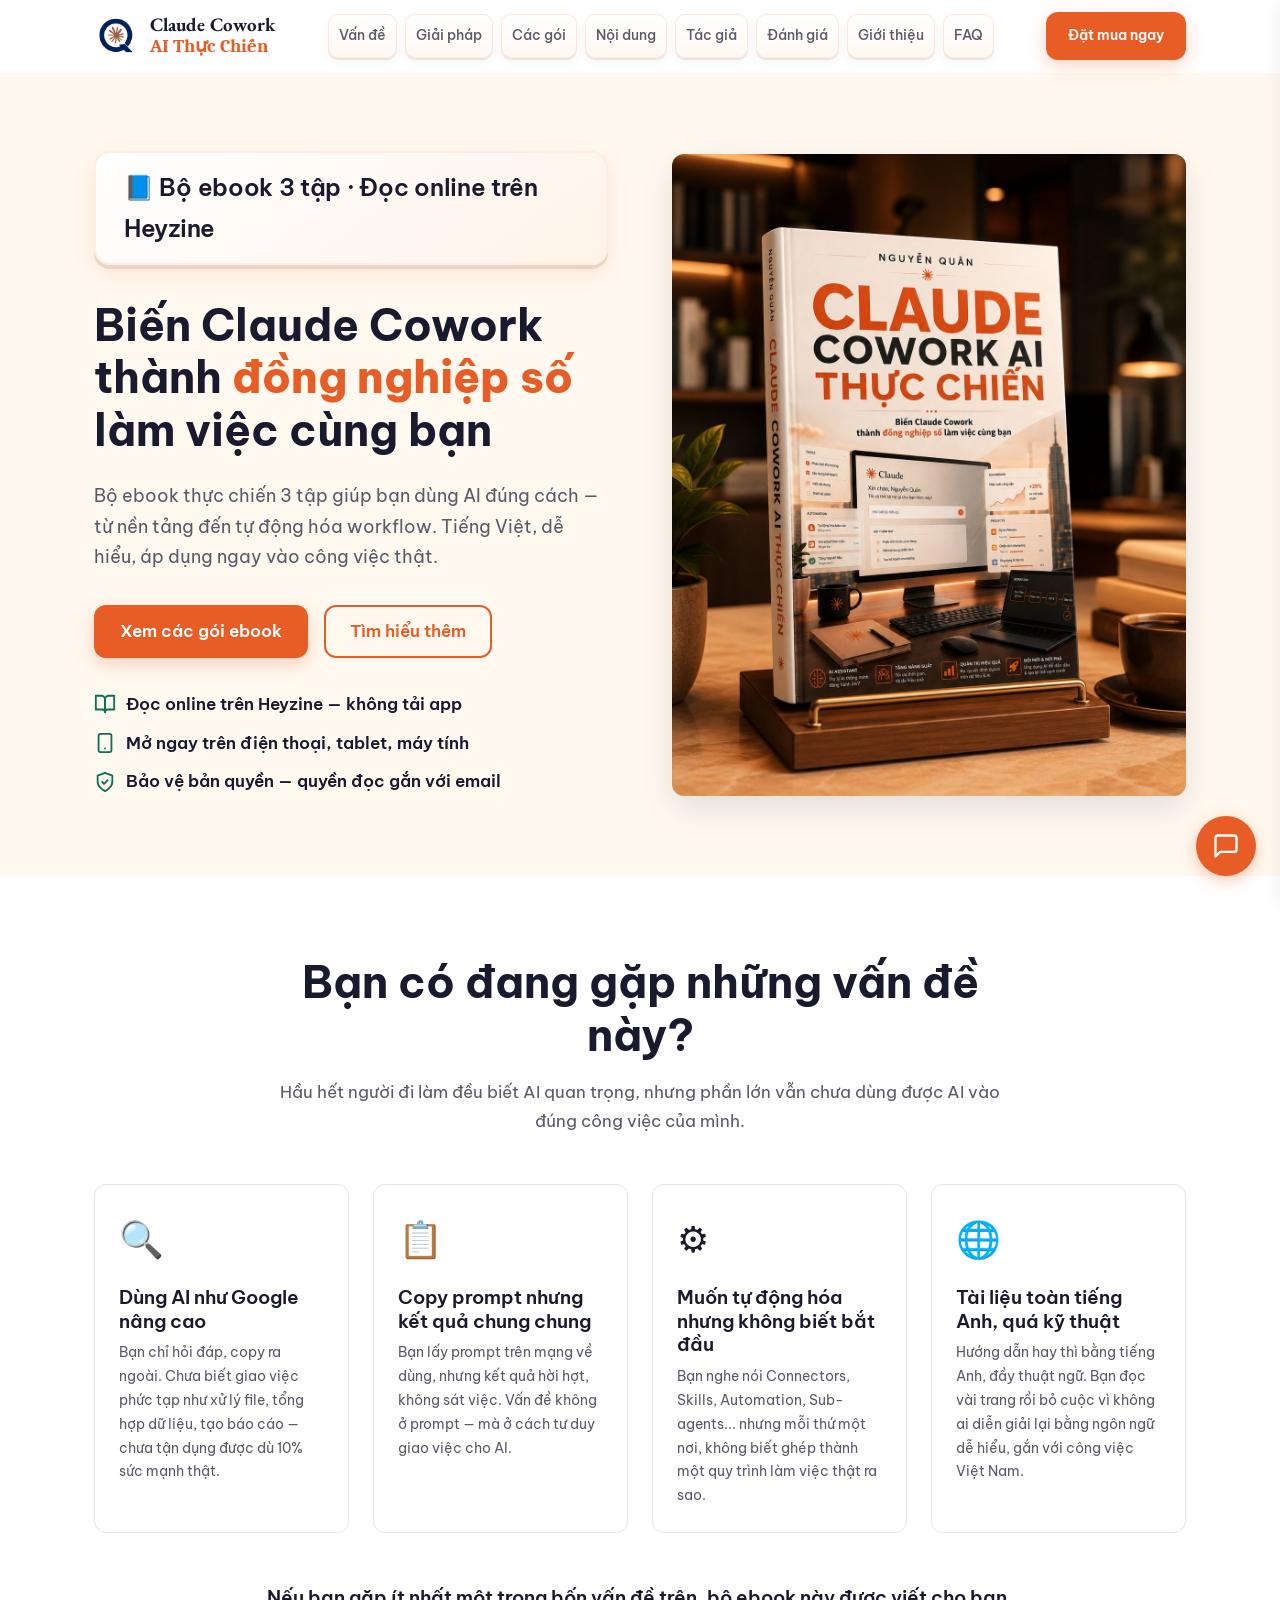
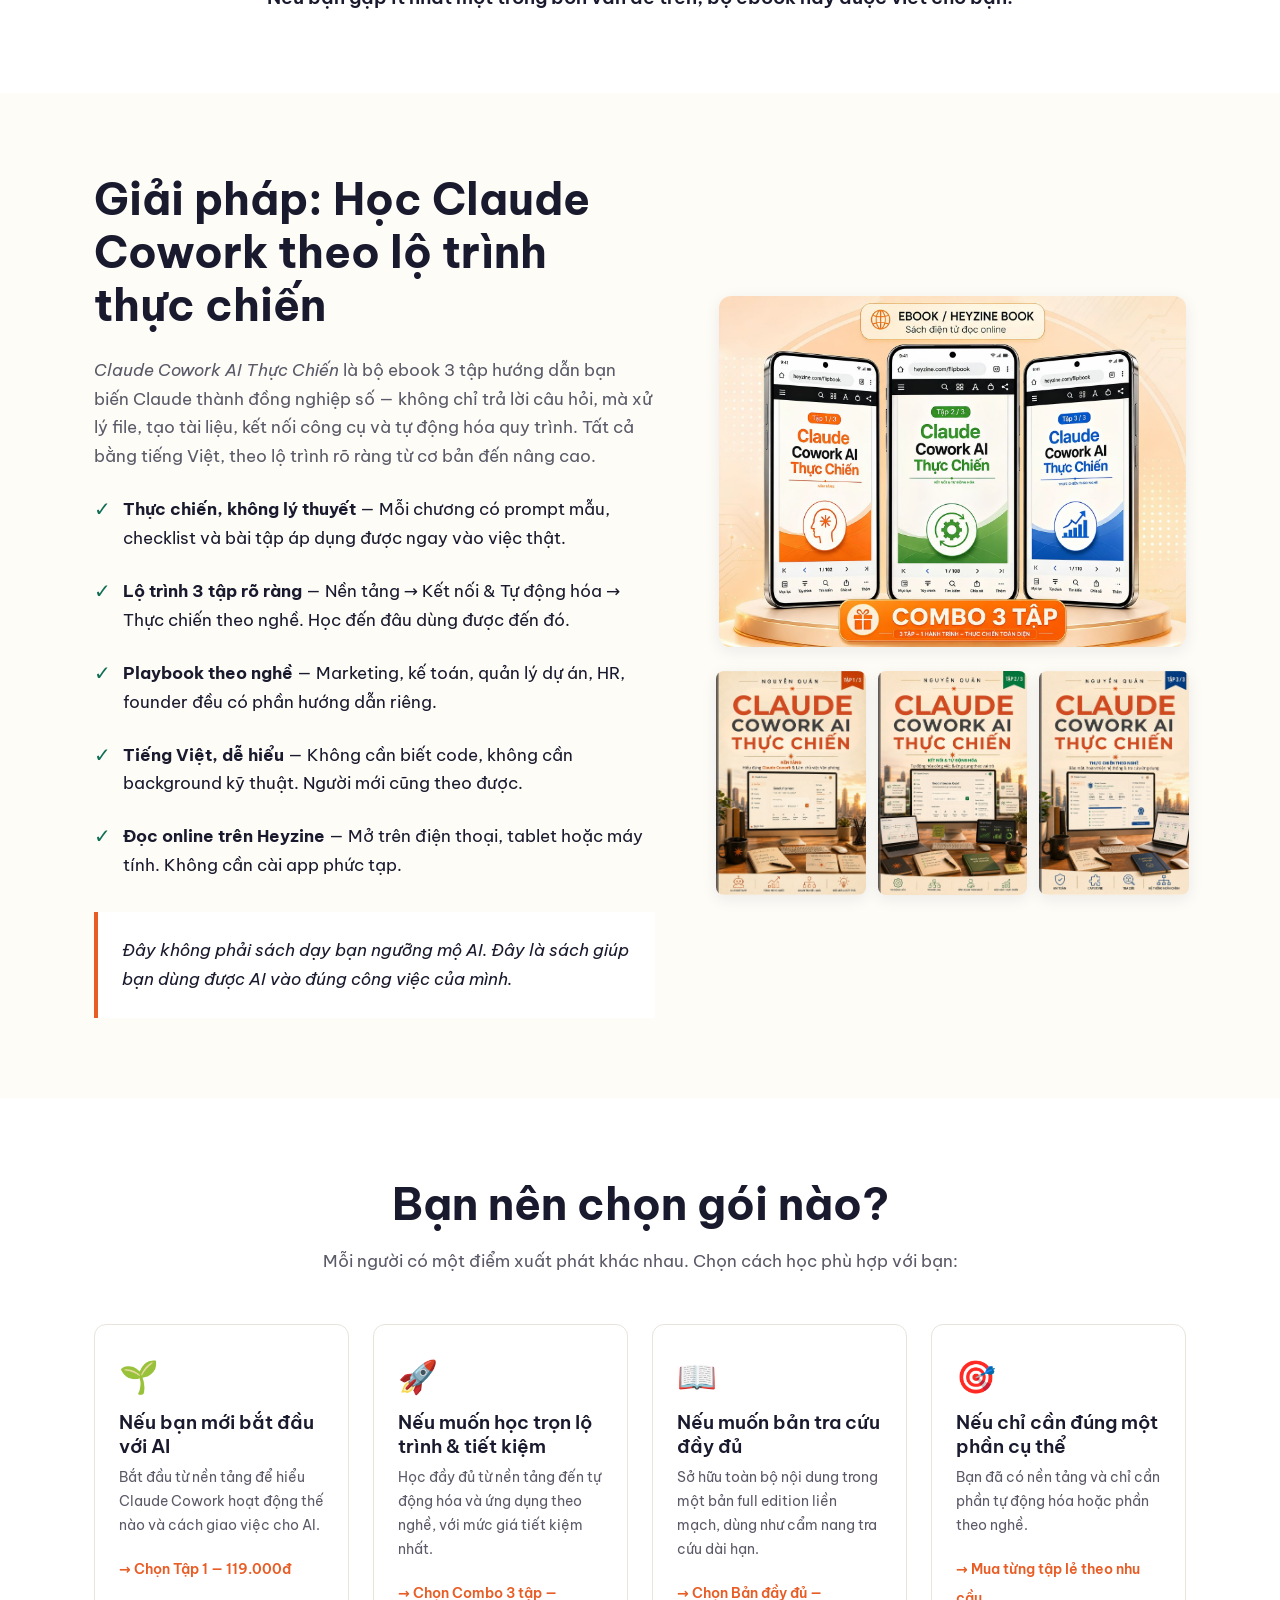
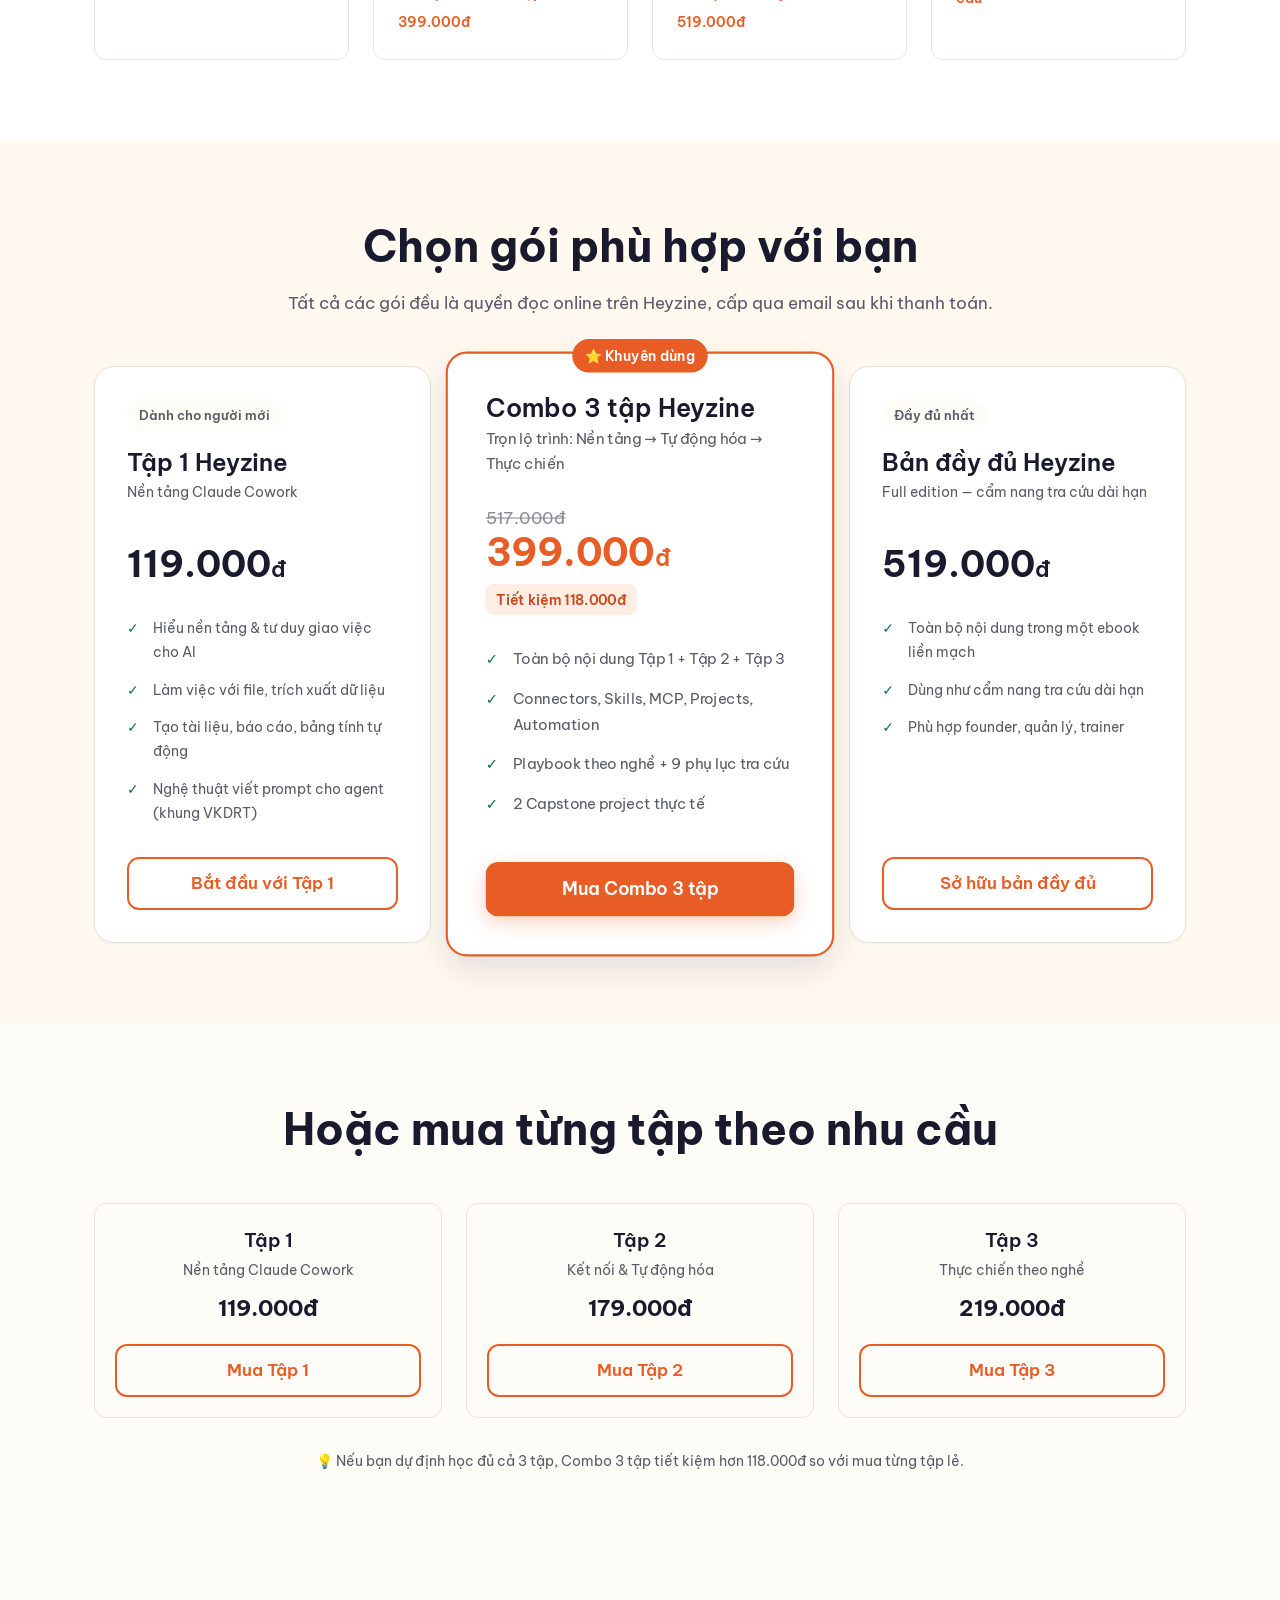
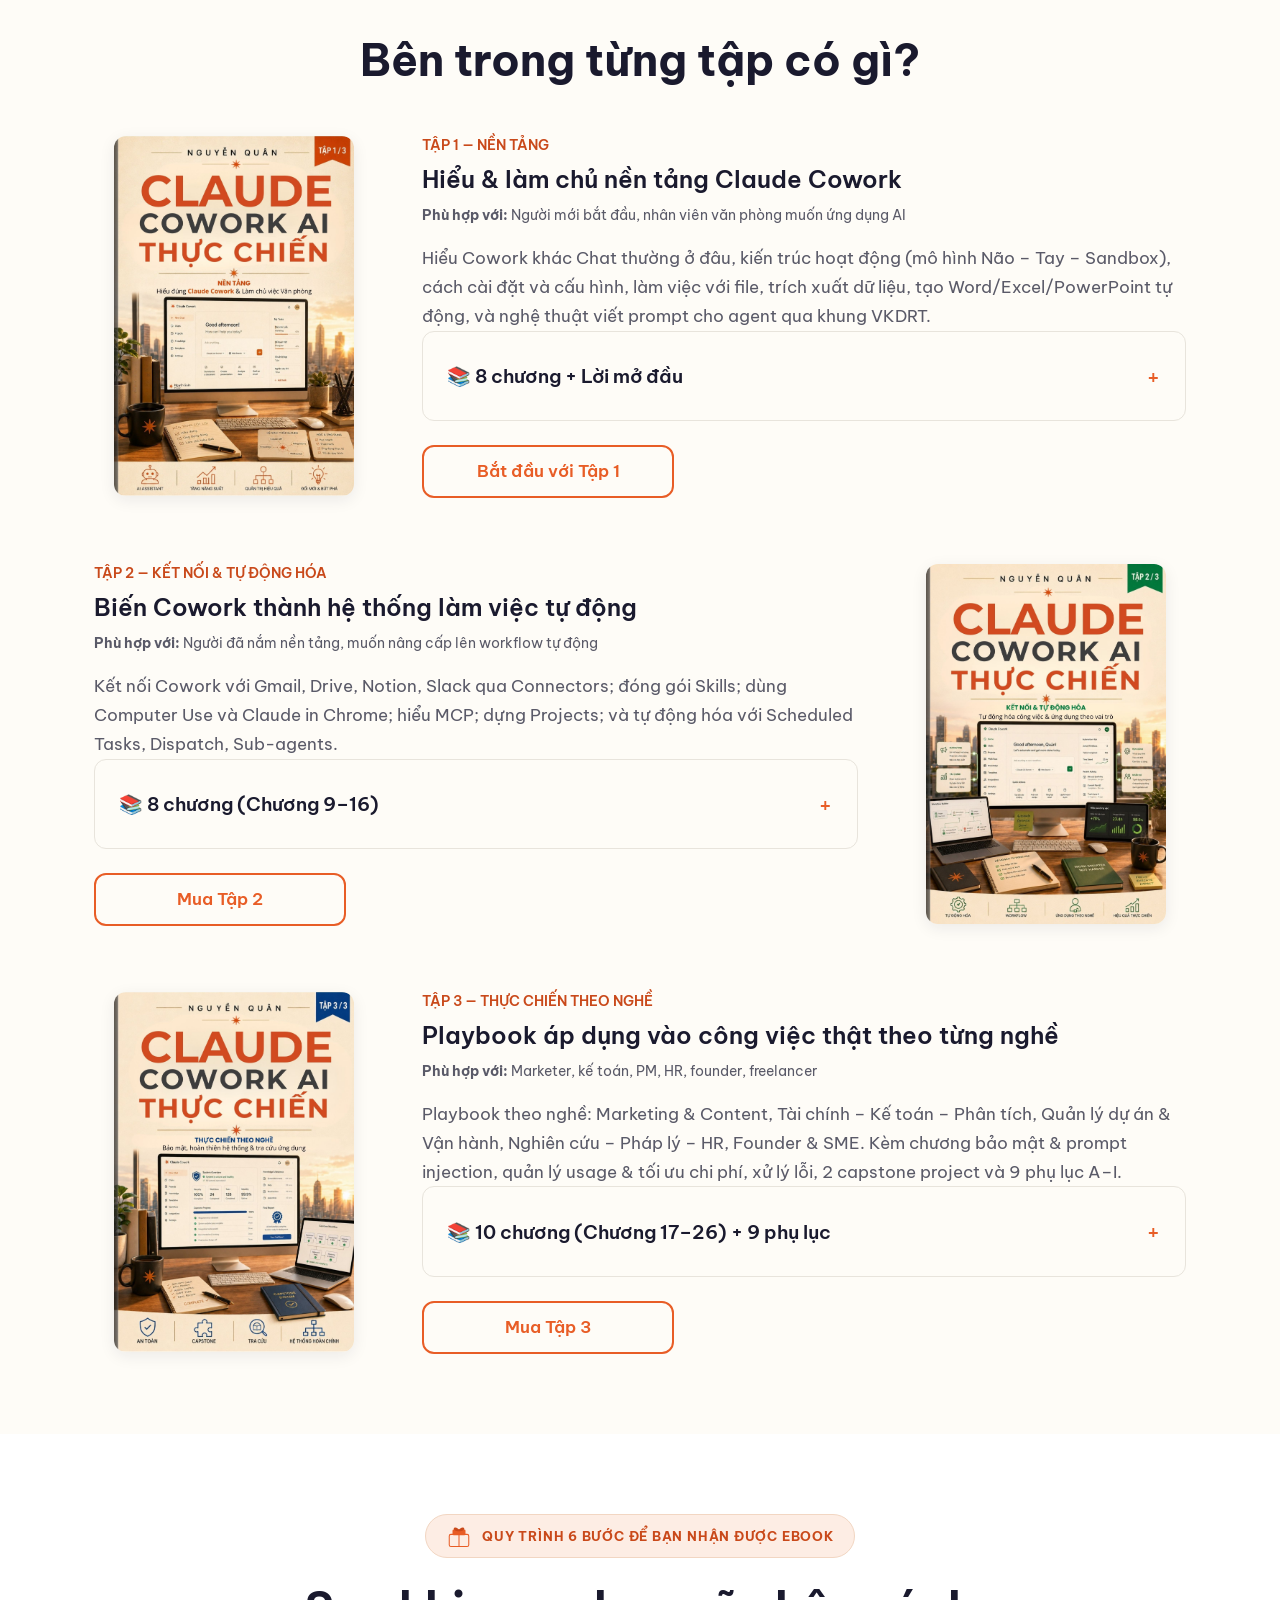
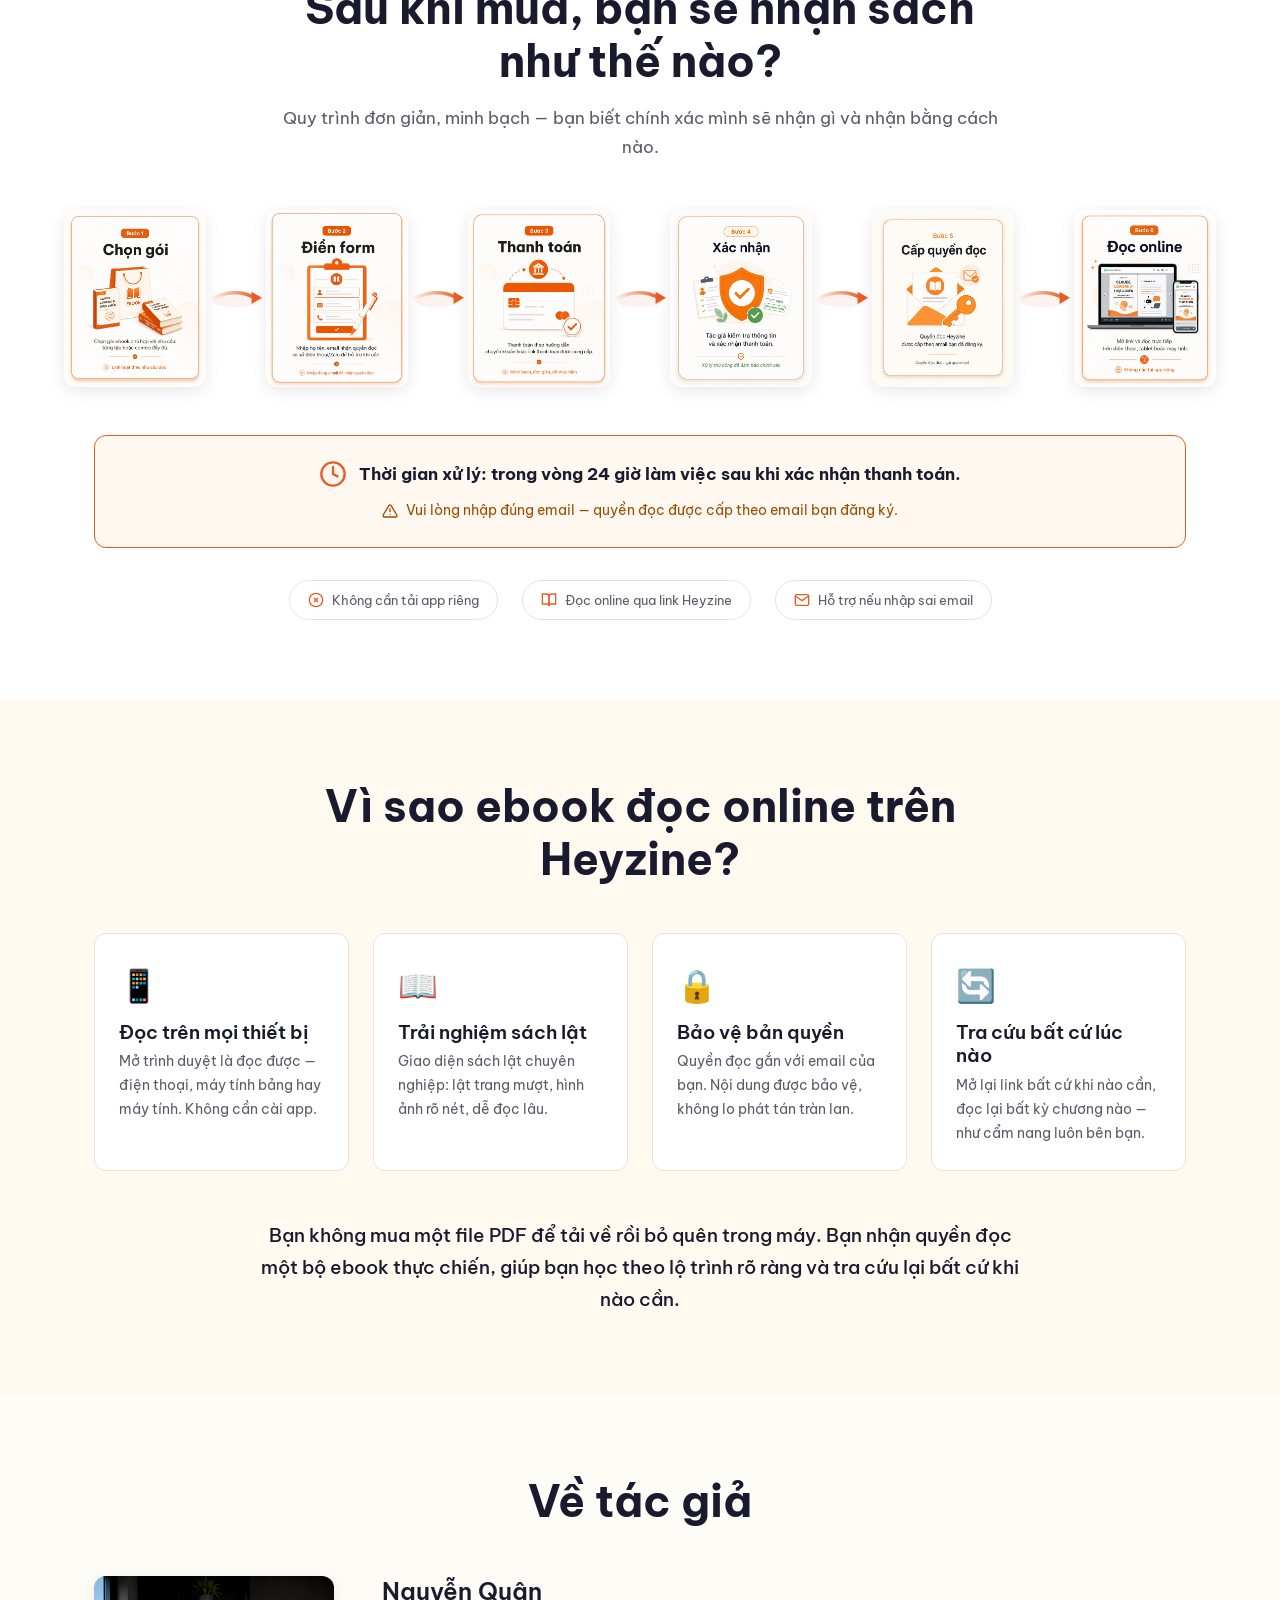
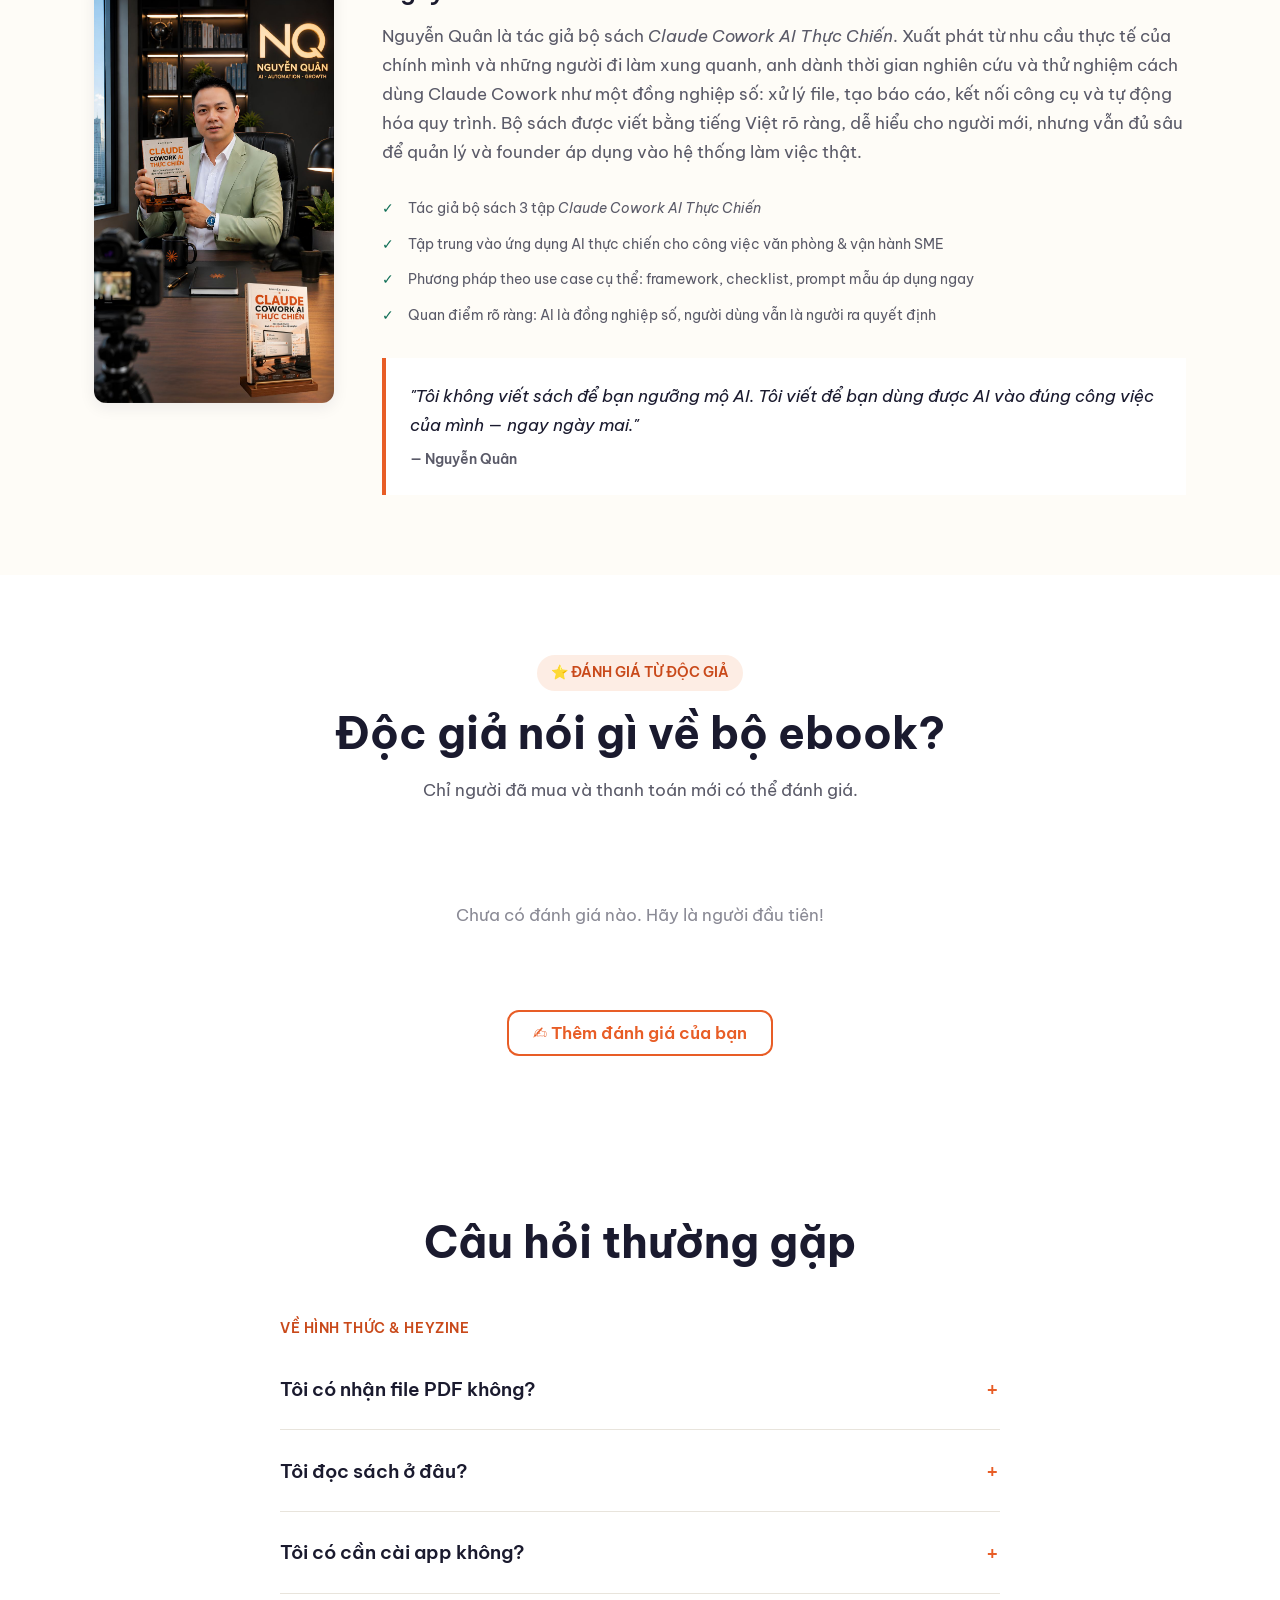
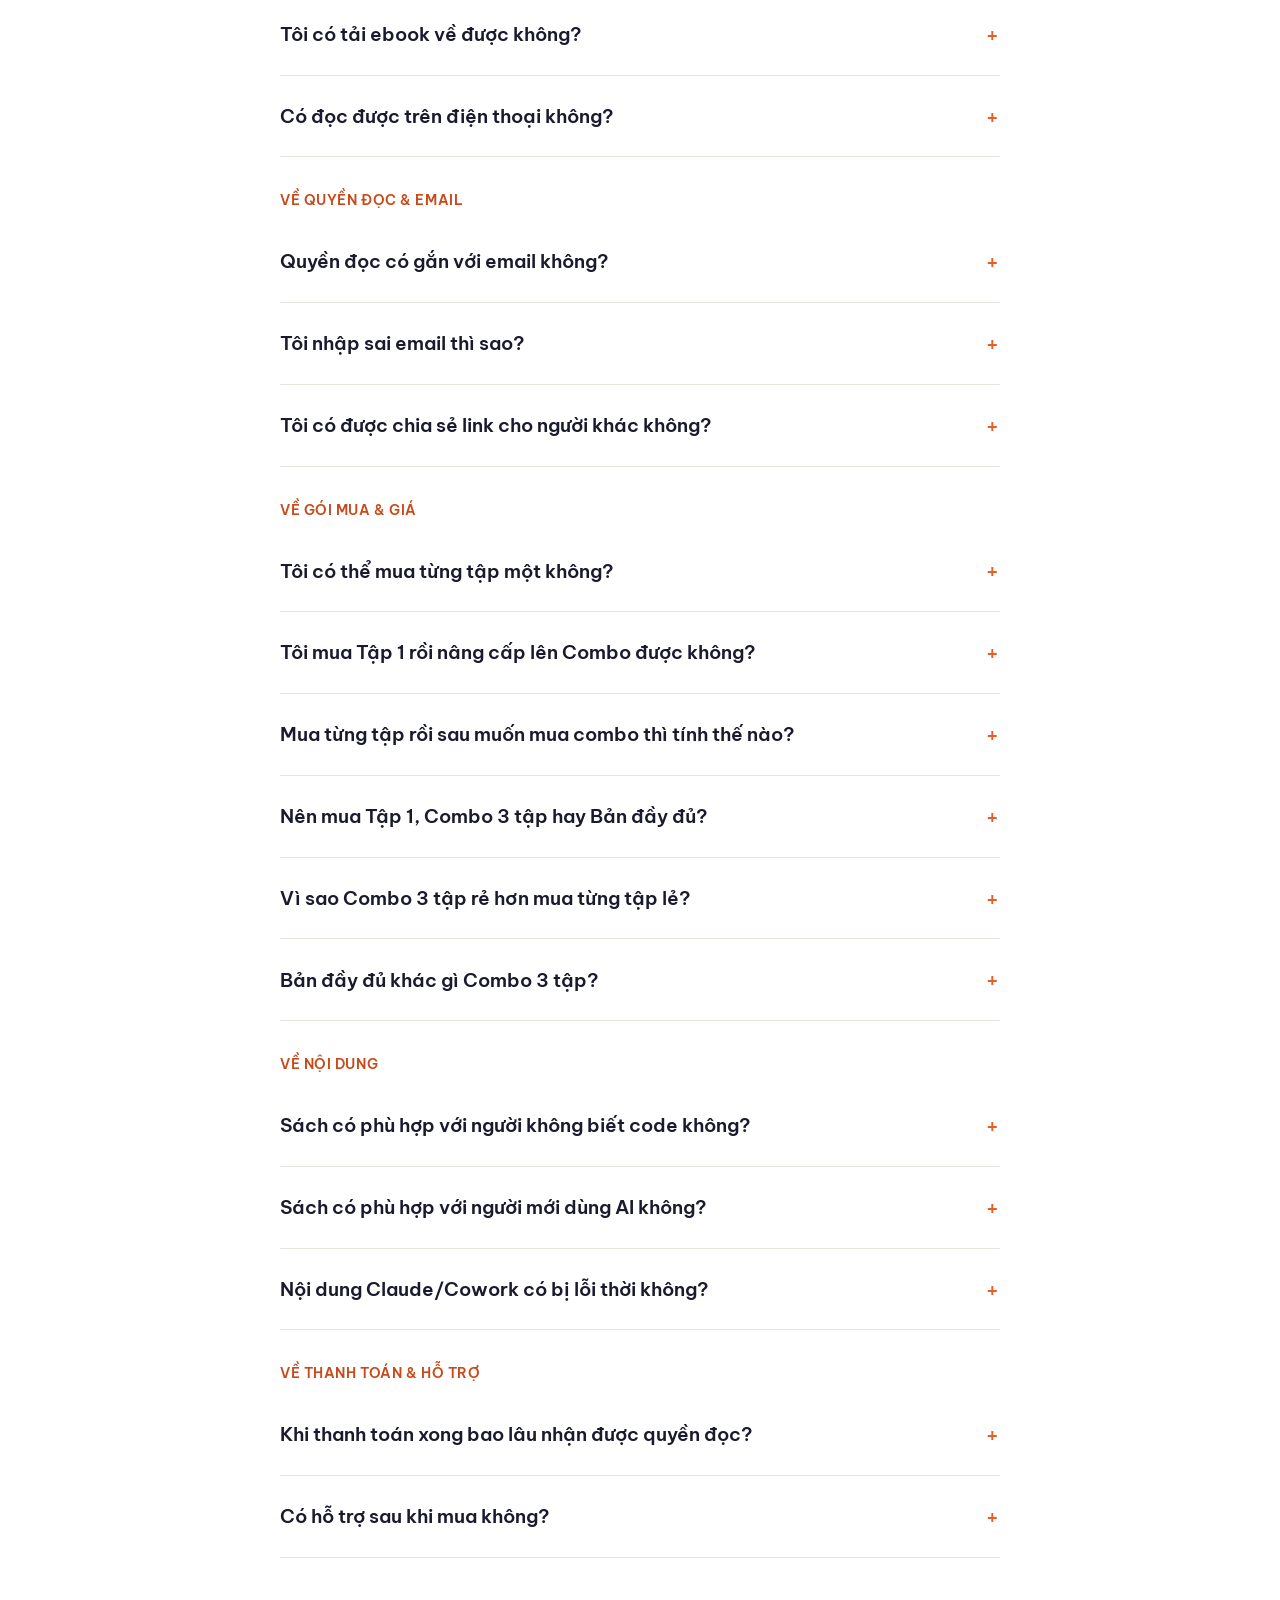
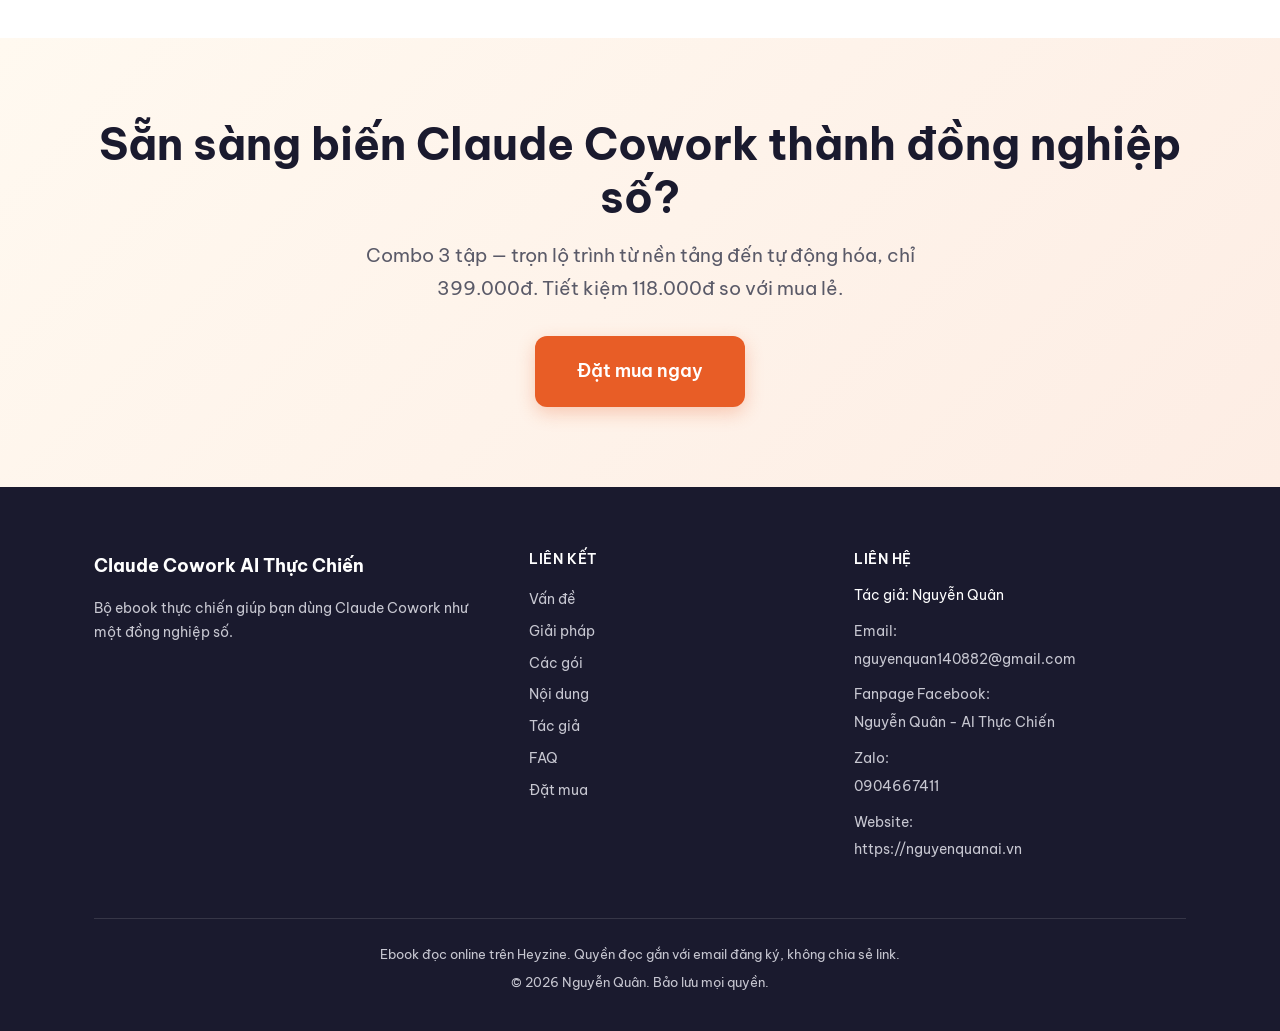
==== commit 541b3ac6: "Remove obsolete sample reading buttons for all three volumes" ====
--- a/index.html
+++ b/index.html
@@ -18,6 +18,7 @@
 
 <!-- ===== Font: Be Vietnam Pro ===== -->
 <link rel="icon" href="assets/favicon.ico" type="image/x-icon">
+<link rel="stylesheet" href="assets/free-campaign.css">
 <link rel="preconnect" href="https://fonts.googleapis.com">
 <link rel="preconnect" href="https://fonts.gstatic.com" crossorigin>
 <link href="https://fonts.googleapis.com/css2?family=Be+Vietnam+Pro:wght@400;500;600;700&family=EB+Garamond:wght@700&family=Caladea:wght@700&display=swap" rel="stylesheet">
@@ -214,15 +215,9 @@
 .btn--outline:hover { background: var(--c-accent-soft); color: var(--c-accent-dark); }
 .btn--ghost { background: transparent; color: var(--c-ink); border-color: transparent; min-height: auto; padding: 8px 12px; }
 .btn--block { width: 100%; }
-/* Nhóm nút Đọc thử + Mua trong section "Bên trong từng tập có gì?" */
+/* Nút Mua trong section "Bên trong từng tập có gì?" */
 .vol-cta { display: flex; flex-direction: column; gap: 10px; align-items: stretch; margin-top: var(--space-md); }
 .vol-cta .btn { width: 33%; min-width: 190px; }
-.btn--tryread {
-  background: var(--c-trust-soft, #E1F5EE); color: var(--c-trust, #0F6E56);
-  border: 1px solid var(--c-trust, #0F6E56);
-  display: inline-flex; align-items: center; gap: 8px;
-}
-.btn--tryread:hover { background: var(--c-trust, #0F6E56); color: #fff; }
 .btn--lg { min-height: 58px; padding: 18px 40px; font-size: 18px; }
 
 /* ============================================================
@@ -1000,6 +995,7 @@
       <h1>Biến Claude Cowork thành <span class="hl-accent">đồng nghiệp số</span> làm việc cùng bạn</h1>
       <p class="hero__sub">Bộ ebook thực chiến 3 tập giúp bạn dùng AI đúng cách — từ nền tảng đến tự động hóa workflow. Tiếng Việt, dễ hiểu, áp dụng ngay vào công việc thật.</p>
       <div class="hero__cta">
+        <a href="#free-reading" id="free-reading-cta" class="btn btn--primary" hidden>Nhận quyền đọc miễn phí 3 tập</a>
         <a href="#bang-gia" class="btn btn--primary">Xem các gói ebook</a>
         <a href="#giai-phap" class="btn btn--outline">Tìm hiểu thêm</a>
       </div>
@@ -1130,6 +1126,41 @@
 <!-- ============================================================
      SECTION 6 — PRICING
      ============================================================ -->
+<!-- Chỉ hiện khi backend xác nhận chương trình miễn phí đang mở. -->
+<section class="section free-reading" id="free-reading" aria-labelledby="free-reading-title" hidden>
+  <div class="container free-reading__grid">
+    <div>
+      <span class="free-reading__badge">Chương trình đọc miễn phí</span>
+      <h2 id="free-reading-title">Đọc miễn phí bộ 3 tập</h2>
+      <p>Nhận link và mã truy cập riêng cho cả 3 tập qua email, đọc online trên Heyzine.</p>
+      <p id="free-reading-dates" class="free-reading__dates"></p>
+      <p>Chương trình không yêu cầu thanh toán. Nếu có ngày kết thúc, mốc đó áp dụng chung cho mọi người đăng ký.</p>
+      <p class="free-reading__note">Bạn đã mua sách? Tiếp tục dùng link và mã truy cập đã nhận khi mua. Chương trình này dùng bản đọc riêng.</p>
+    </div>
+    <form id="free-reading-form" class="free-reading__form">
+      <label for="free-fullname">Họ và tên
+        <input id="free-fullname" name="fullname" autocomplete="name" maxlength="100" required>
+      </label>
+      <label for="free-email">Email nhận sách
+        <input id="free-email" name="email" type="email" autocomplete="email" maxlength="254" required>
+      </label>
+      <label for="free-phone">Số điện thoại (bắt buộc)
+        <input id="free-phone" name="phone" type="tel" autocomplete="tel" maxlength="30" required>
+      </label>
+      <label class="free-reading__trap" aria-hidden="true">Để trống ô này
+        <input name="website" tabindex="-1" autocomplete="off">
+      </label>
+      <label class="free-reading__consent" for="free-consent">
+        <input id="free-consent" name="consent" type="checkbox" required>
+        <span>Tôi đồng ý để Nguyễn Quân lưu thông tin đăng ký và dùng email để gửi link đọc, hỗ trợ chương trình miễn phí.</span>
+      </label>
+      <button id="free-reading-submit" class="btn btn--primary btn--block" type="submit" disabled>Nhận link đọc miễn phí 3 tập</button>
+      <p class="free-reading__note">Hãy nhập đúng email và kiểm tra cả mục Spam. Thông tin đăng ký được lưu để hỗ trợ cấp quyền đọc.</p>
+      <p id="free-reading-status" class="free-reading__status" role="status" aria-live="polite"></p>
+    </form>
+  </div>
+</section>
+
 <section class="section section--bg" id="bang-gia">
   <div class="container">
     <div class="section-head">
@@ -1252,7 +1283,6 @@
           </ul>
         </details>
         <div class="vol-cta">
-          <a href="https://heyzine.com/flip-book/3e6cb79c47.html" target="_blank" rel="noopener" onclick="gtag('event','read_sample_click',{'label':'Tap_1'});" class="btn btn--tryread">📖 Đọc thử Tập 1</a>
           <a href="#dat-mua" class="btn btn--outline" data-pkg="tap1">Bắt đầu với Tập 1</a>
         </div>
       </div>
@@ -1278,7 +1308,6 @@
           </ul>
         </details>
         <div class="vol-cta">
-          <a href="https://heyzine.com/flip-book/e60f0ac79f.html" target="_blank" rel="noopener" onclick="gtag('event','read_sample_click',{'label':'Tap_2'});" class="btn btn--tryread">📖 Đọc thử Tập 2</a>
           <a href="#dat-mua" class="btn btn--outline" data-pkg="tap2">Mua Tập 2</a>
         </div>
       </div>
@@ -1306,7 +1335,6 @@
           </ul>
         </details>
         <div class="vol-cta">
-          <a href="https://heyzine.com/flip-book/7fe10026cc.html" target="_blank" rel="noopener" onclick="gtag('event','read_sample_click',{'label':'Tap_3'});" class="btn btn--tryread">📖 Đọc thử Tập 3</a>
           <a href="#dat-mua" class="btn btn--outline" data-pkg="tap3">Mua Tập 3</a>
         </div>
       </div>
@@ -2587,5 +2615,7 @@
 <!-- === HẾT FAQ CHAT WIDGET === -->
 
 
+<script src="assets/page-views.js" defer></script>
+<script src="assets/free-campaign.js" defer></script>
 </body>
 </html>
--- a/assets/free-campaign.css
+++ b/assets/free-campaign.css
@@ -0,0 +1,48 @@
+/* Scoped to the free reading program; purchase controls keep their own styles. */
+#free-reading[hidden], #free-reading-cta[hidden] { display: none !important; }
+/* Green distinguishes free reading from the orange purchase buttons. */
+#free-reading-cta, #free-reading-submit {
+  background: #15803d;
+  color: #fff;
+  box-shadow: 0 4px 14px rgba(21, 128, 61, .25);
+}
+#free-reading-cta:hover, #free-reading-submit:not(:disabled):hover {
+  background: #166534;
+  color: #fff;
+  box-shadow: 0 6px 18px rgba(21, 128, 61, .32);
+}
+#free-reading-cta:focus-visible, #free-reading-submit:focus-visible {
+  outline: 3px solid #166534;
+  outline-offset: 4px;
+}
+.free-reading { background: #fff7ed; border-block: 1px solid #f0d5c2; }
+.free-reading__grid { display: grid; grid-template-columns: 1fr 1fr; gap: 40px; align-items: start; }
+.free-reading__badge { display: inline-block; color: var(--c-accent); font-weight: 700; margin-bottom: 12px; }
+.free-reading h2 { margin-bottom: 16px; }
+.free-reading__dates {
+  margin: 16px 0;
+  padding: 14px 16px;
+  color: #9a3412;
+  background: #ffedd5;
+  border-left: 4px solid #ea580c;
+  border-radius: 8px;
+  font-size: 18px;
+  font-weight: 700;
+  line-height: 1.6;
+}
+.free-reading__note { font-size: 14px; color: var(--c-ink-soft); margin-top: 16px; }
+.free-reading__form { padding: 28px; background: #fff; border: 1px solid #edd9ca; border-radius: 16px; box-shadow: 0 6px 18px rgba(80, 45, 20, .06); }
+.free-reading__form label { display: block; margin-bottom: 16px; font-weight: 500; }
+.free-reading__form input:not([type=checkbox]) { display: block; width: 100%; margin-top: 6px; padding: 12px; min-height: 44px; border: 1px solid #b8aaa0; border-radius: 8px; font: inherit; }
+.free-reading__form input:focus-visible { outline: 2px solid var(--c-accent); outline-offset: 2px; }
+.free-reading__consent { display: flex !important; gap: 10px; align-items: start; font-size: 14px; }
+.free-reading__consent input { flex-shrink: 0; width: 18px; height: 18px; margin-top: 3px; }
+.free-reading__form button:disabled { opacity: .65; cursor: wait; }
+.free-reading__status { margin-top: 16px; min-height: 24px; overflow-wrap: anywhere; }
+.free-reading__status[data-state=error] { color: #a52d20; }
+.free-reading__status[data-state=success] { color: #22613c; }
+.free-reading__trap { position: absolute; width: 1px; height: 1px; overflow: hidden; clip-path: inset(50%); }
+@media (max-width: 760px) {
+  .free-reading__grid { grid-template-columns: 1fr; gap: 24px; }
+  .free-reading__form { padding: 20px; }
+}
